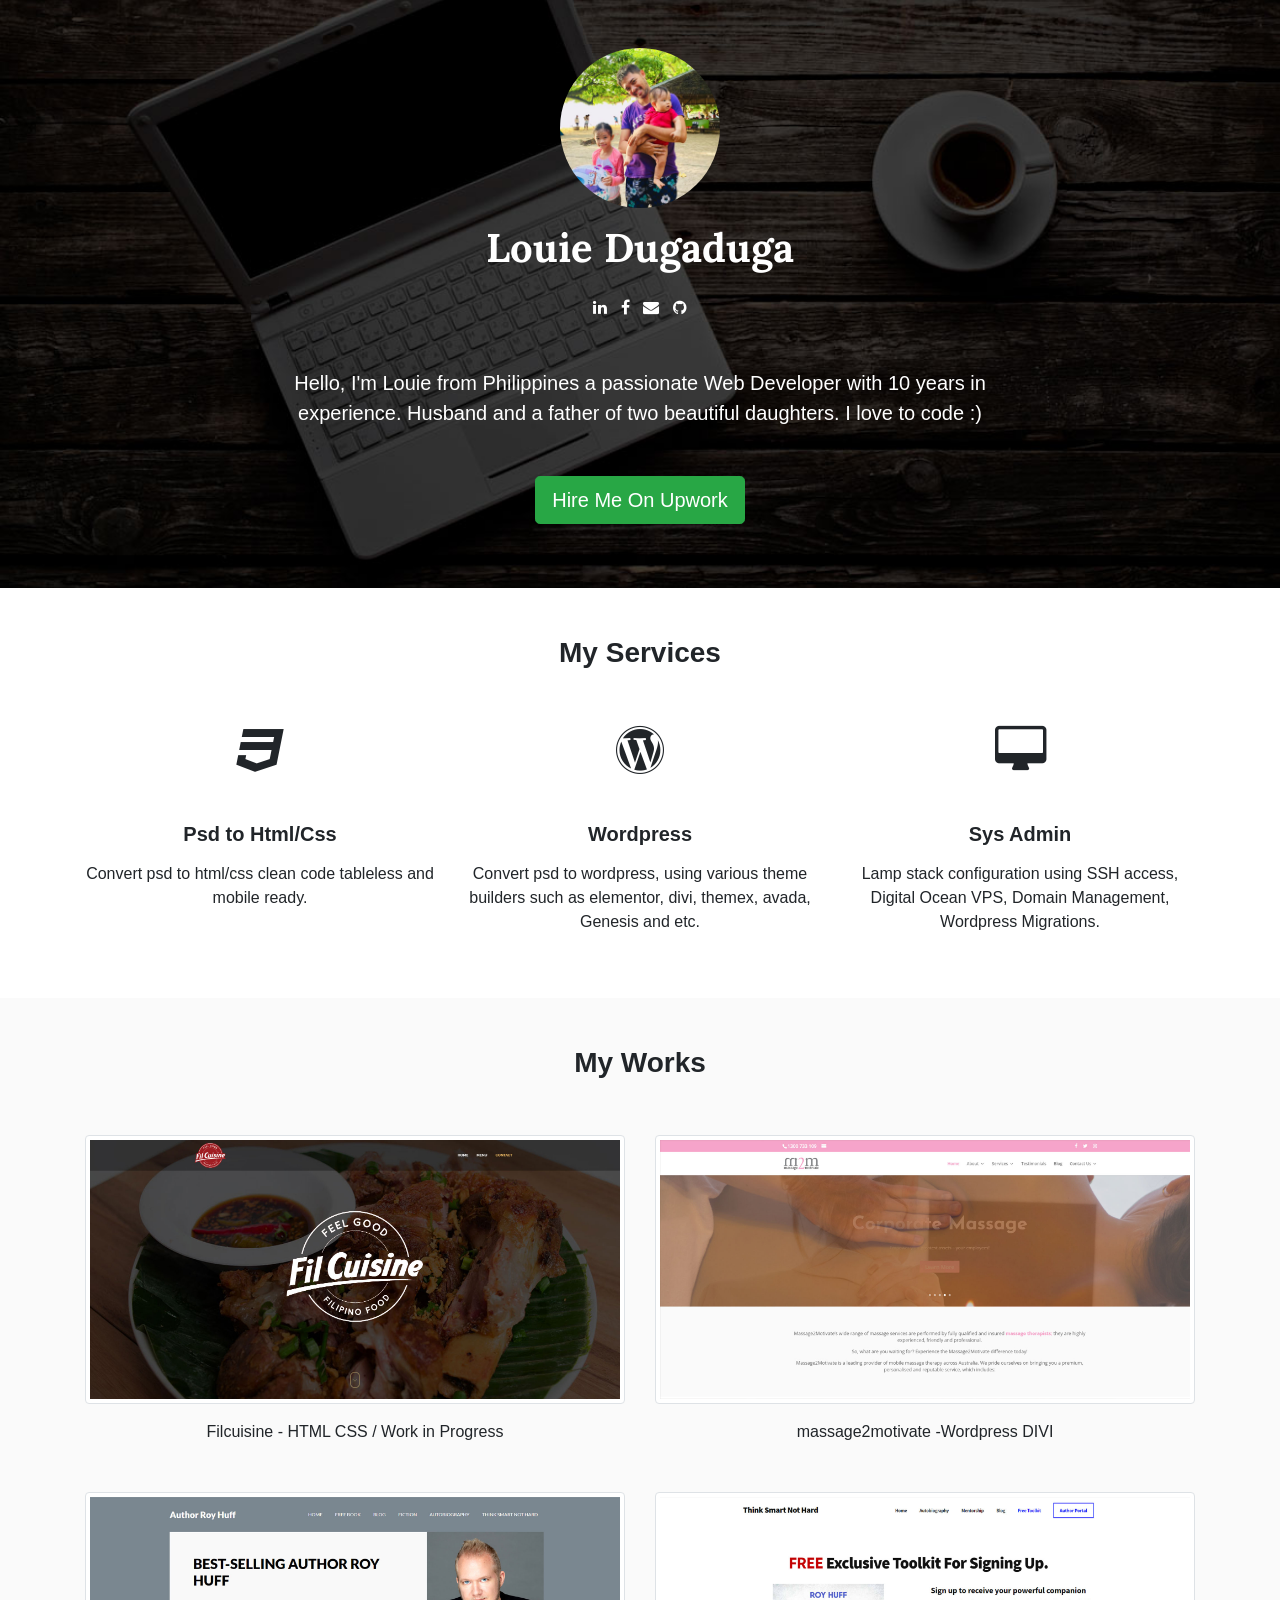
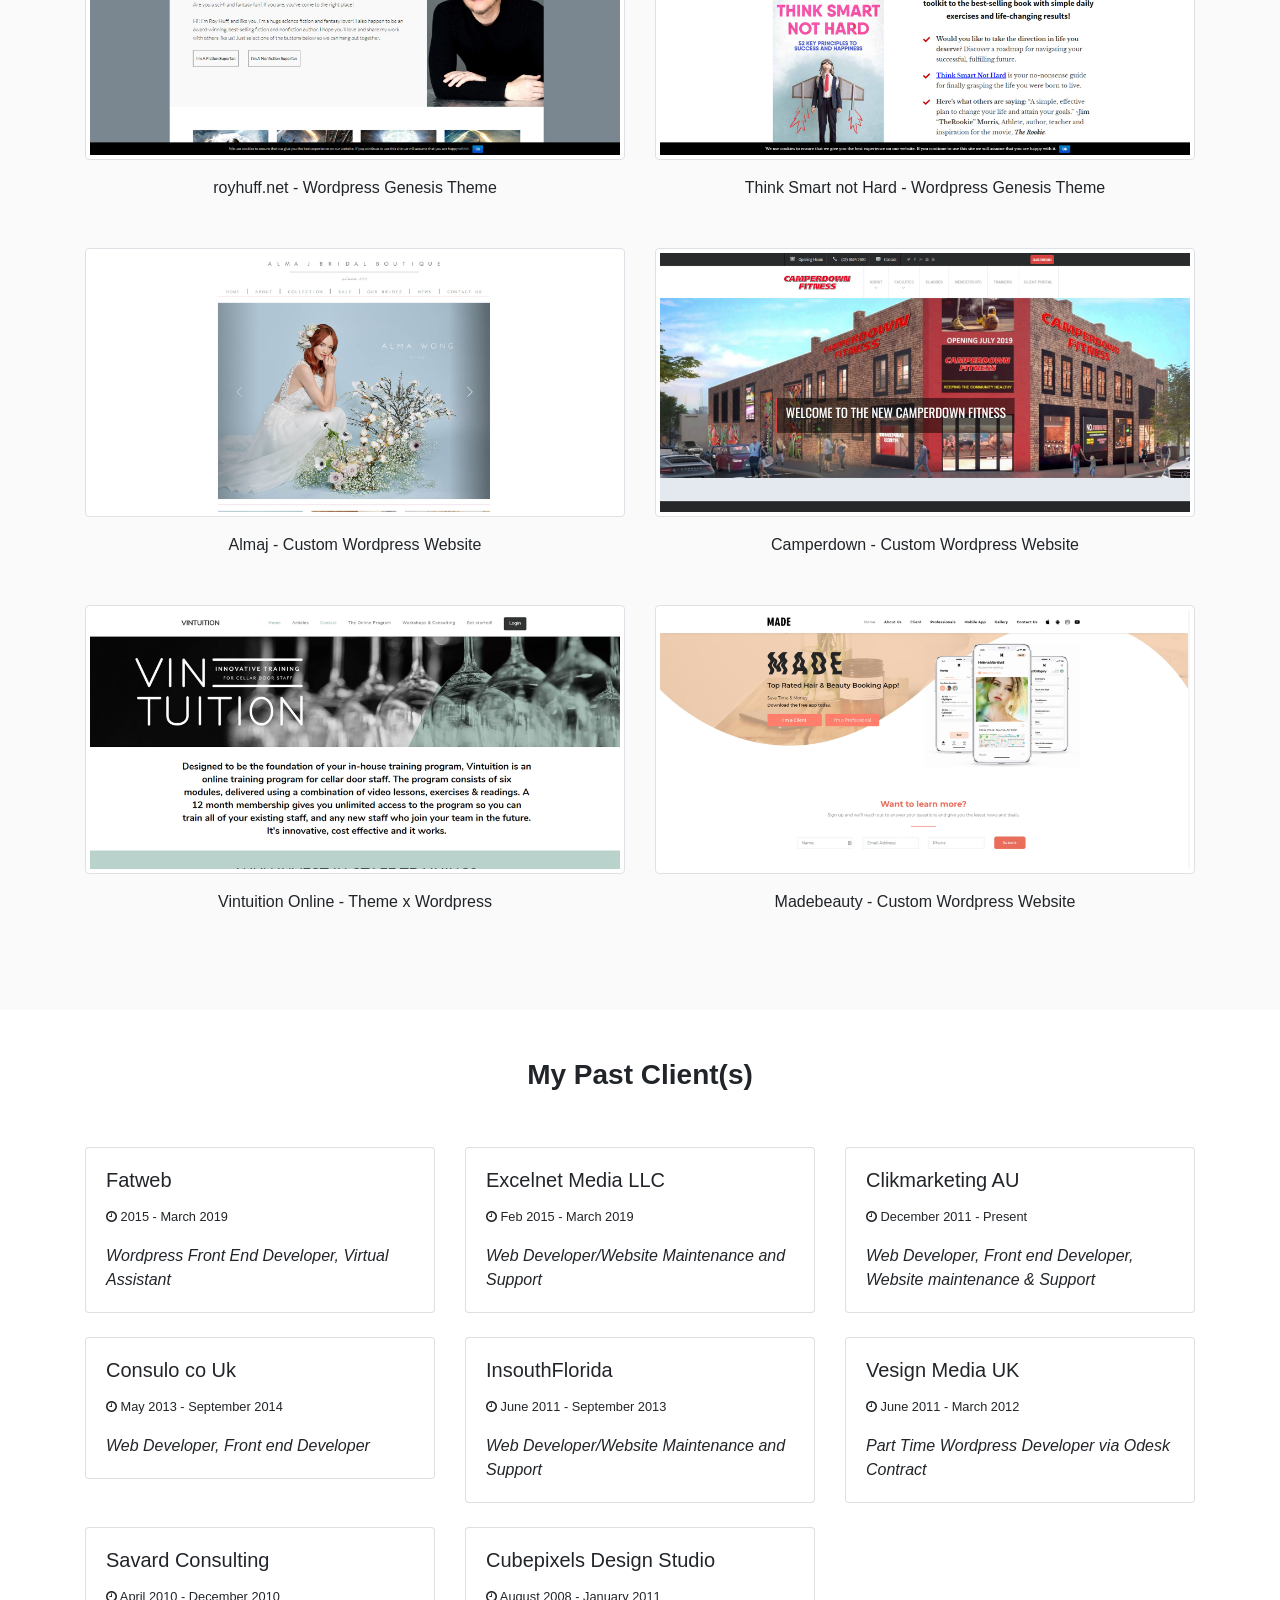
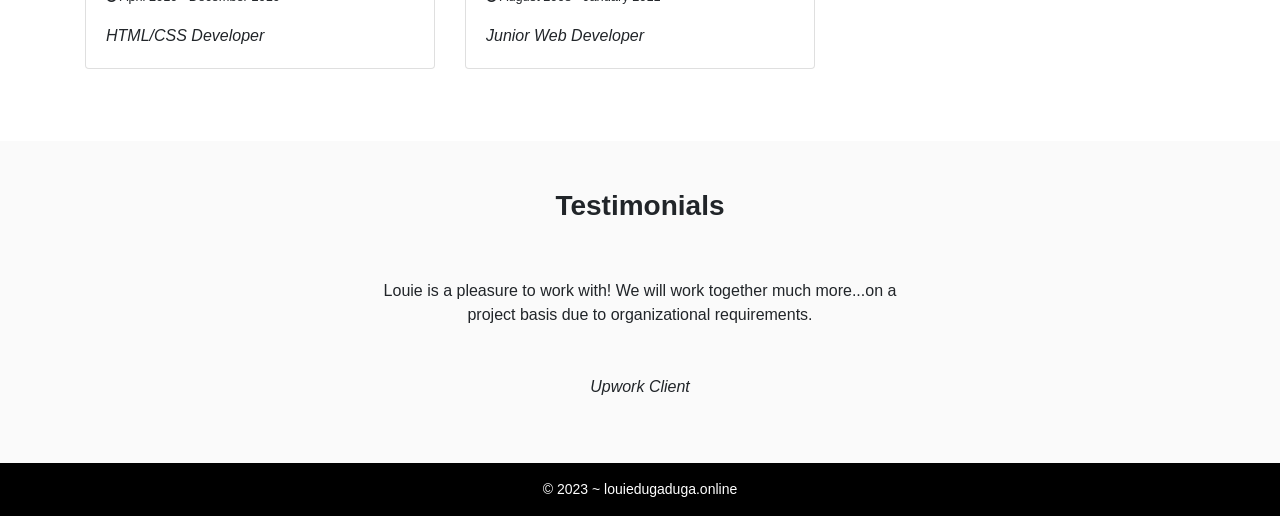
==== index.html @ a5d1d2fe "modify to new domain" ====
<!DOCTYPE html>
<html lang="en">
  <head>
    <!-- Google tag (gtag.js) -->
<script async src="https://www.googletagmanager.com/gtag/js?id=G-VMQP5VEE18"></script>
<script>
  window.dataLayer = window.dataLayer || [];
  function gtag(){dataLayer.push(arguments);}
  gtag('js', new Date());

  gtag('config', 'G-VMQP5VEE18');
</script>


    <!-- Required meta tags -->
    <meta charset="utf-8" />
    <meta
      name="viewport"
      content="width=device-width, initial-scale=1, shrink-to-fit=no"
    />
    <link rel="shortcut icon" href="img/favicon.png" type="image/x-icon">
    <link
      href="https://fonts.googleapis.com/css?family=Lora|Raleway&display=swap"
      rel="stylesheet"
    />

    <link
      href="https://stackpath.bootstrapcdn.com/font-awesome/4.7.0/css/font-awesome.min.css"
      rel="stylesheet"
      integrity="sha384-wvfXpqpZZVQGK6TAh5PVlGOfQNHSoD2xbE+QkPxCAFlNEevoEH3Sl0sibVcOQVnN"
      crossorigin="anonymous"
    />
    <!-- Bootstrap CSS -->
    <link
      rel="stylesheet"
      href="https://stackpath.bootstrapcdn.com/bootstrap/4.3.1/css/bootstrap.min.css"
      integrity="sha384-ggOyR0iXCbMQv3Xipma34MD+dH/1fQ784/j6cY/iJTQUOhcWr7x9JvoRxT2MZw1T"
      crossorigin="anonymous"
    />
    <link rel="stylesheet" href="style.css">
    <title>Louie Dugaduga ~ Front End Web Developer</title>
  </head>

  <body>
    <section id="header" class="pt-5 pb-5">
      <div class="container">
        <p class="text-center">
          <img
            src="img/me-ako.jpg"
            class="rounded-circle"
            style="width:160px"
            alt=""
          />
        </p>
        <h1 class="text-center"><b>Louie Dugaduga</b></h1>
        <p class="text-center mt-4">
          <a
            href="https://www.linkedin.com/in/louie-dugaduga-514a8912/"
            target="_blank"
            ><i class="fa fa-linkedin"></i
          ></a>
          &nbsp;
          <a href="https://www.facebook.com/louiemd1218" target="_blank"
            ><i class="fa fa-facebook"></i
          ></a>
          &nbsp;
          <a href="mailto:hello@louiedugaduga.com"><i class="fa fa-envelope"></i
          ></a>
          &nbsp;
          <a href="https://github.com/ldugaduga/" target="_blank"
            ><i class="fa fa-github"></i
          ></a>
        </p>
        <p class="text-center mt-5 mb-0 col-md-8 ml-auto mr-auto myintro">
          <span
            >Hello, I'm Louie from Philippines a passionate Web Developer with
            10 years in experience. Husband and a father of two beautiful
            daughters. I love to code :)</span
          >
        </p>
        <p class="text-center mt-5">
          <a
            href="https://www.upwork.com/freelancers/~01a9b9d3c52f9eeb7e"
            class="btn btn-success btn-lg"
            >Hire Me On Upwork</a
          >
        </p>
      </div>
    </section>

    <section id="services" class="pt-5 pb-5">
      <div class="container">
        <h3 class="text-center pb-5"><b>My Services</b></h3>
        <div class="row">
          <div class="col-md-4 text-center">
            <p><i class="fa fa-css3 fa-3x"></i></p>
            <h5 class="mb-3 mt-5"><b>Psd to Html/Css</b></h5>
            <p>
              Convert psd to html/css clean code tableless and mobile ready.
            </p>
          </div>
          <div class="col-md-4 text-center">
            <p><i class="fa fa-wordpress fa-3x"></i></p>
            <h5 class="mb-3 mt-5"><b>Wordpress</b></h5>
            <p>
              Convert psd to wordpress, using various theme builders such as
              elementor, divi, themex, avada, Genesis and etc.
            </p>
          </div>
          <div class="col-md-4 text-center">
            <p><i class="fa fa-desktop fa-3x"></i></p>
            <h5 class="mb-3 mt-5"><b>Sys Admin</b></h5>
            <p>
              Lamp stack configuration using SSH access, Digital Ocean VPS,
              Domain Management, Wordpress Migrations.
            </p>
          </div>
        </div>
      </div>
    </section>

    <section id="work" class="pt-5 pb-5">
      <div class="container">
        <h3 class="text-center pb-5"><b>My Works</b></h3>
        <div class="row">
          <div class="col-md-6">
            <p>
              <img
                src="img/dev.filcuisine.jpg"
                alt=""
                class="img-fluid img-thumbnail"
              />
            </p>
            <p class="text-center">Filcuisine - HTML CSS / Work in Progress</p>
          </div>
          <div class="col-md-6">
            <p>
              <img
                src="img/massage2motivate.com.jpg"
                alt=""
                class="img-fluid img-thumbnail"
              />
            </p>
            <p class="text-center mb-5">massage2motivate -Wordpress DIVI</p>
          </div>
          <div class="col-md-6">
            <p>
              <img
                src="img/royhuff.jpg"
                alt=""
                class="img-fluid img-thumbnail"
              />
            </p>
            <p class="text-center">royhuff.net - Wordpress Genesis Theme</p>
          </div>
          <div class="col-md-6">
            <p>
              <img src="img/tsnh.jpg" alt="" class="img-fluid img-thumbnail" />
            </p>
            <p class="text-center mb-5">
              Think Smart not Hard - Wordpress Genesis Theme
            </p>
          </div>
          <div class="col-md-6">
            <p>
              <img
                src="img/almaj.com.jpg"
                alt=""
                class="img-fluid img-thumbnail"
              />
            </p>
            <p class="text-center">Almaj - Custom Wordpress Website</p>
          </div>
          <div class="col-md-6">
            <p>
              <img
                src="img/camperdown.jpg"
                alt=""
                class="img-fluid img-thumbnail"
              />
            </p>
            <p class="text-center mb-5">
              Camperdown - Custom Wordpress Website
            </p>
          </div>
          <div class="col-md-6">
            <p>
              <img
                src="img/vintuition.jpg"
                alt=""
                class="img-fluid img-thumbnail"
              />
            </p>
            <p class="text-center">Vintuition Online - Theme x Wordpress</p>
          </div>
          <div class="col-md-6">
            <p>
              <img
                src="img/madebeauty.com.jpg"
                alt=""
                class="img-fluid img-thumbnail"
              />
            </p>
            <p class="text-center mb-5">
              Madebeauty - Custom Wordpress Website
            </p>
          </div>

         
        </div>
      </div>
    </section>

    <section id="clients" class="pt-5 pb-5">
      <div class="container">
        <h3 class="text-center pb-5"><b>My Past Client(s)</b></h3>
        <div class="row">
          <div class="col-sm-4 mb-4">
            <div class="card">
              <div class="card-body">
                <h5 class="card-title">Fatweb</h5>
                <p class="card-text">
                  <small><i class="fa fa-clock-o"></i> 2015 - March 2019</small>
                </p>
                <p class="card-text">
                  <em>Wordpress Front End Developer, Virtual Assistant</em>
                </p>
              </div>
            </div>
          </div>
          <div class="col-sm-4 mb-4">
            <div class="card">
              <div class="card-body">
                <h5 class="card-title">Excelnet Media LLC</h5>
                <p class="card-text">
                  <small>
                    <i class="fa fa-clock-o"></i> Feb 2015 - March 2019</small
                  >
                </p>
                <p class="card-text">
                  <em>Web Developer/Website Maintenance and Support</em>
                </p>
              </div>
            </div>
          </div>
          <div class="col-sm-4 mb-4">
            <div class="card">
              <div class="card-body">
                <h5 class="card-title">Clikmarketing AU</h5>
                <p class="card-text">
                  <small>
                    <i class="fa fa-clock-o"></i> December 2011 - Present</small
                  >
                </p>
                <p class="card-text">
                  <em
                    >Web Developer, Front end Developer, Website maintenance &
                    Support</em
                  >
                </p>
              </div>
            </div>
          </div>
        </div>

        <div class="row">
          <div class="col-sm-4 mb-4">
            <div class="card">
              <div class="card-body">
                <h5 class="card-title">Consulo co Uk</h5>
                <p class="card-text">
                  <small
                    ><i class="fa fa-clock-o"></i> May 2013 - September
                    2014</small
                  >
                </p>
                <p class="card-text">
                  <em>Web Developer, Front end Developer</em>
                </p>
              </div>
            </div>
          </div>
          <div class="col-sm-4 mb-4">
            <div class="card">
              <div class="card-body">
                <h5 class="card-title">InsouthFlorida</h5>
                <p class="card-text">
                  <small>
                    <i class="fa fa-clock-o"></i> June 2011 - September
                    2013</small
                  >
                </p>
                <p class="card-text">
                  <em>Web Developer/Website Maintenance and Support</em>
                </p>
              </div>
            </div>
          </div>
          <div class="col-sm-4 mb-4">
            <div class="card">
              <div class="card-body">
                <h5 class="card-title">Vesign Media UK</h5>
                <p class="card-text">
                  <small>
                    <i class="fa fa-clock-o"></i> June 2011 - March 2012</small
                  >
                </p>
                <p class="card-text">
                  <em>Part Time Wordpress Developer via Odesk Contract</em>
                </p>
              </div>
            </div>
          </div>
        </div>

        <div class="row">
          <div class="col-sm-4 mb-4">
            <div class="card">
              <div class="card-body">
                <h5 class="card-title">Savard Consulting</h5>
                <p class="card-text">
                  <small
                    ><i class="fa fa-clock-o"></i> April 2010 - December 2010</small
                  >
                </p>
                <p class="card-text">
                  <em>HTML/CSS Developer</em>
                </p>
              </div>
            </div>
          </div>
          <div class="col-sm-4 mb-4">
            <div class="card">
              <div class="card-body">
                <h5 class="card-title">Cubepixels Design Studio</h5>
                <p class="card-text">
                  <small>
                    <i class="fa fa-clock-o"></i> August 2008 - January 2011</small
                  >
                </p>
                <p class="card-text">
                  <em>Junior Web Developer</em>
                </p>
              </div>
            </div>
          </div>
          
        </div>
      </div>
    </section>

    <section id="testimonies" class="pb-5 pt-5">
      <div class="container">
          <h3 class="text-center pb-5"><b>Testimonials</b></h3>
        <div id="carouselExampleFade" class="carousel slide carousel-fade col-md-6 ml-auto mr-auto" data-ride="carousel">
          <div class="carousel-inner text-center">
            <div class="carousel-item active">
              <p>
                  Louie is a pleasure to work with! We will work together much more...on a project basis due to organizational requirements.

              </p>
              <p class="mt-5"><em>Upwork Client</em></p>
            </div>
            <div class="carousel-item">
                <p>
                    Louie is a fantastic worker! Quick and accurate work. Job went as smooth as butter! Looking forward to working with him again should the need arise.

  
                </p>
                <p class="mt-5"><em>Upwork Client</em></p>
            </div>
            <div class="carousel-item">
                <p>
                    Amazing work! He quickly responds and gets the job done quick going above and beyond. I have hired him multiple times and he is now my go-to when it comes to Wordpress & solving Wordpress issues.
                </p>
                <p class="mt-5"><em>Upwork Client</em></p>
            </div>

            <div class="carousel-item">
                <p>
                    I've hired Louie a few times now and he is always able to help, communicates well, and works quickly. Thanks for all of your great work!

                </p>
                <p class="mt-5"><em>Upwork Client</em></p>
            </div>

            <div class="carousel-item">
                <p>
                    Very skilled in Wordpress and troubleshooting. Quickly delivers, amazing work! Will be hiring again!


                </p>
                <p class="mt-5"><em>Upwork Client</em></p>
            </div>
          </div>
          
        </div>
      </div>
    </section>

    <div id="footer" class="pt-3 pb-3">
      <p class="text-center mb-0">
        &copy; 2023 ~ louiedugaduga.online
      </p>
    </div>

    <!-- Optional JavaScript -->
    <!-- jQuery first, then Popper.js, then Bootstrap JS -->
    <script
      src="https://code.jquery.com/jquery-3.3.1.slim.min.js"
      integrity="sha384-q8i/X+965DzO0rT7abK41JStQIAqVgRVzpbzo5smXKp4YfRvH+8abtTE1Pi6jizo"
      crossorigin="anonymous"
    ></script>
    <script
      src="https://cdnjs.cloudflare.com/ajax/libs/popper.js/1.14.7/umd/popper.min.js"
      integrity="sha384-UO2eT0CpHqdSJQ6hJty5KVphtPhzWj9WO1clHTMGa3JDZwrnQq4sF86dIHNDz0W1"
      crossorigin="anonymous"
    ></script>
    <script
      src="https://stackpath.bootstrapcdn.com/bootstrap/4.3.1/js/bootstrap.min.js"
      integrity="sha384-JjSmVgyd0p3pXB1rRibZUAYoIIy6OrQ6VrjIEaFf/nJGzIxFDsf4x0xIM+B07jRM"
      crossorigin="anonymous"
    ></script>
  </body>
</html>
---- style.css ----
h1,
h2 {
  font-family: "Lora", serif;
}

#header {
  background: url(img/1.jpg);
  background-size: cover;
  background-position: center;
}
.myintro {
  font-size: 20px;
}

#header h1,
#header p,
#header a {
  color: #fff;
}

#services {
  background: #fff;
}

#work {
  background: #fafafa;
}

#testimonies {
  background: #fafafa;
}


#footer {
  background: #000;
}

#footer p {
  color:#fff;
  font-size: 14px;
}
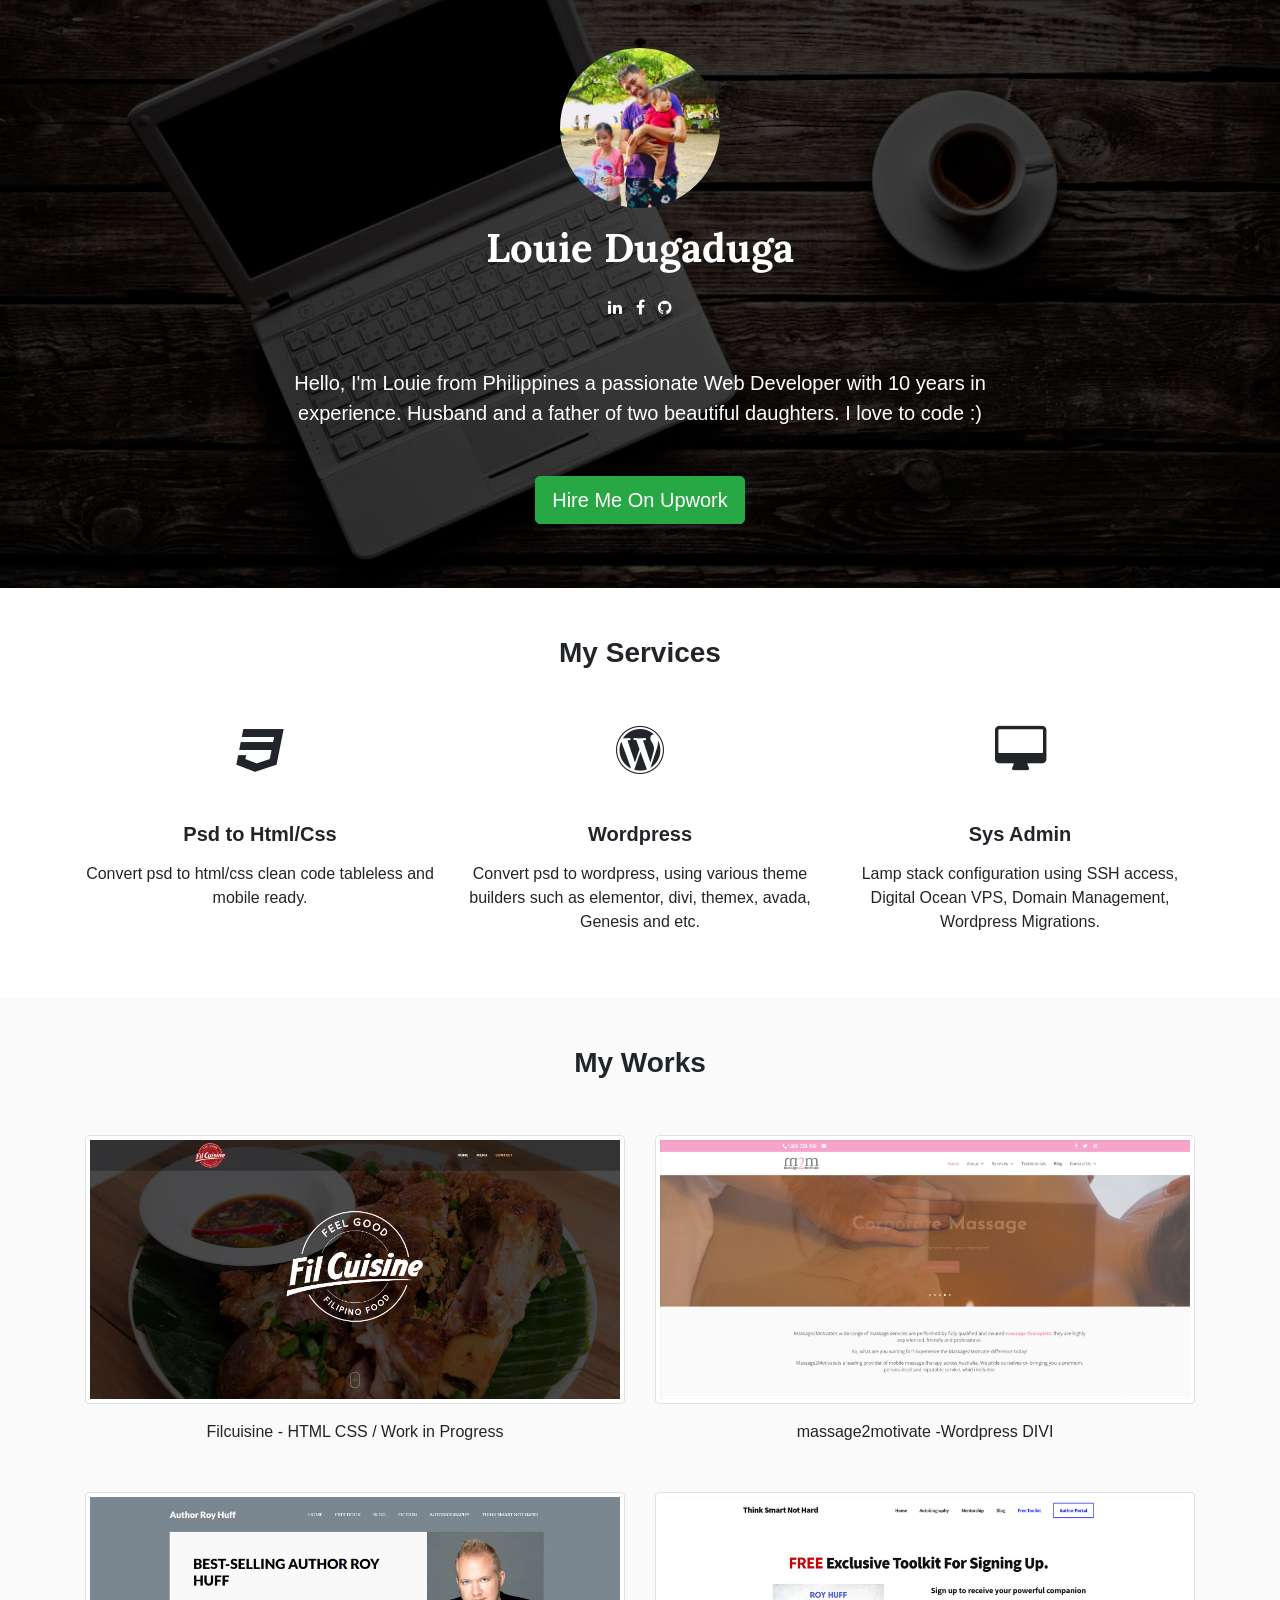
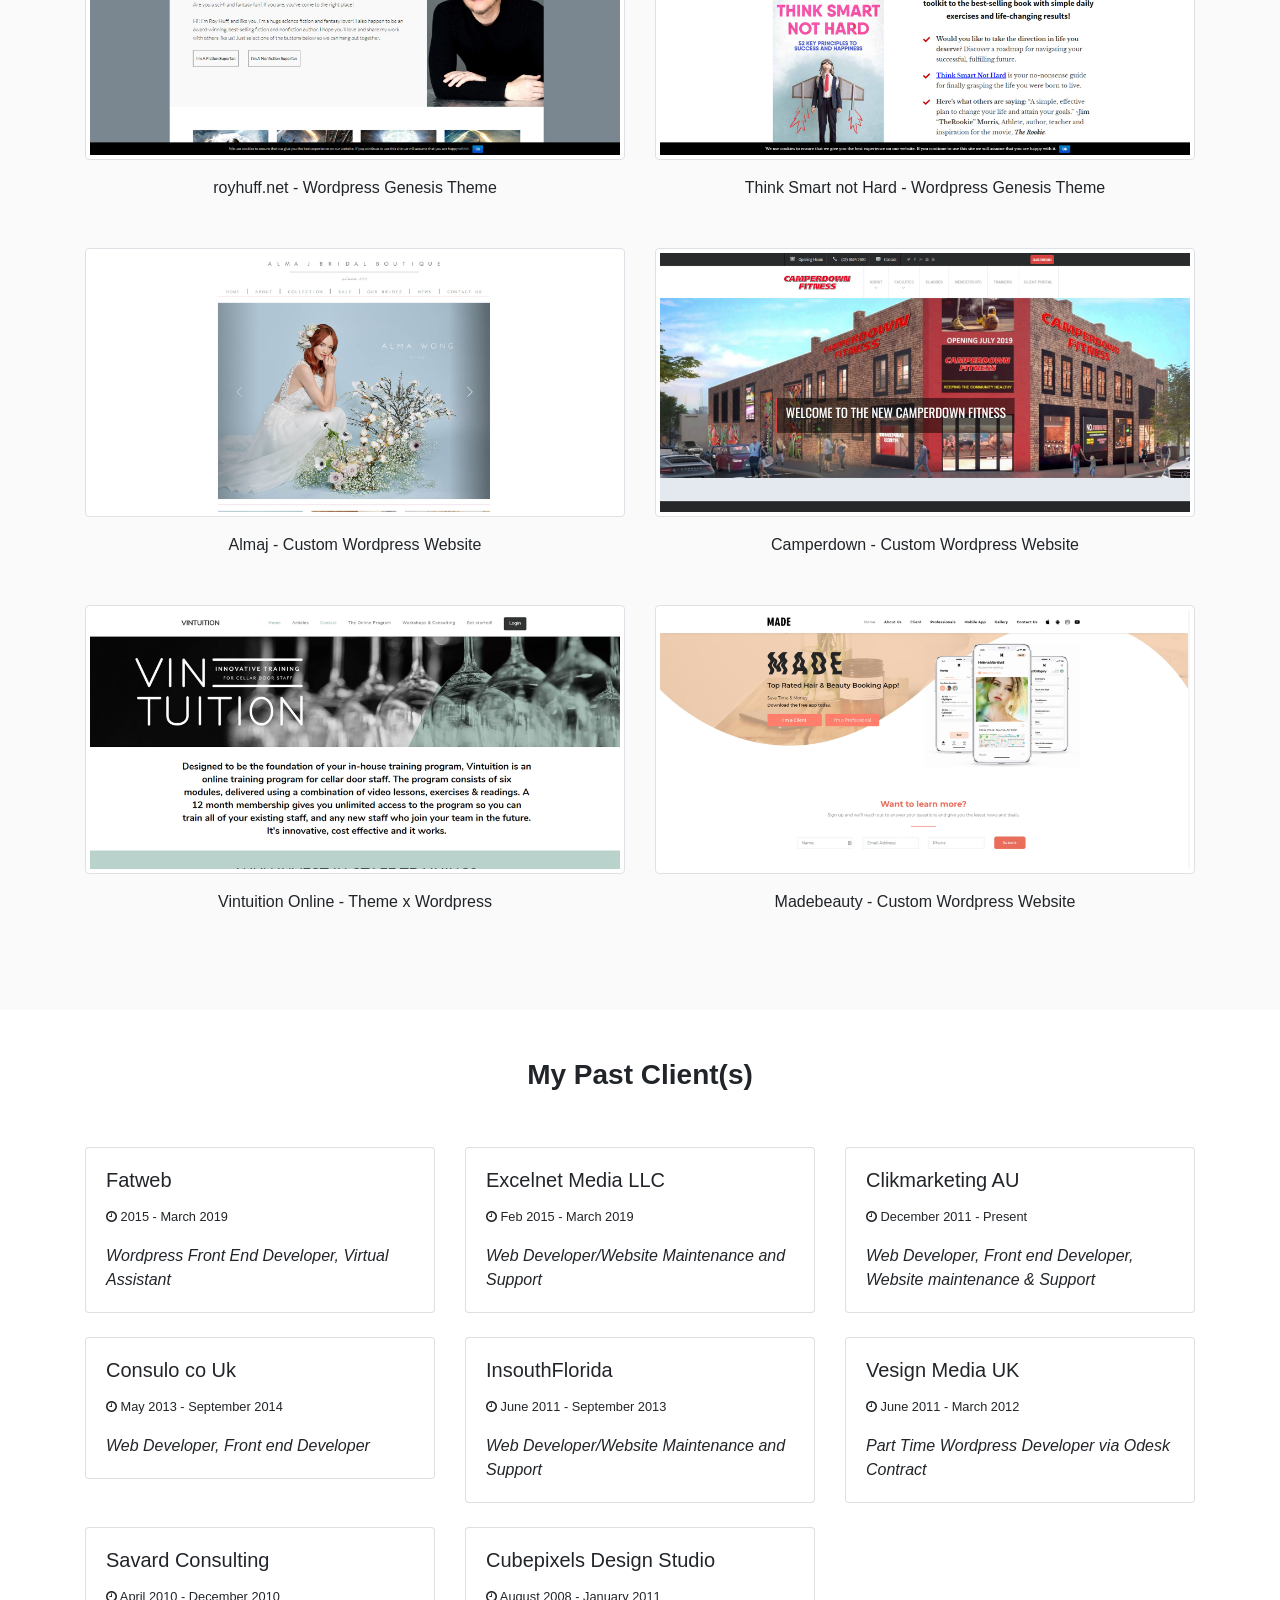
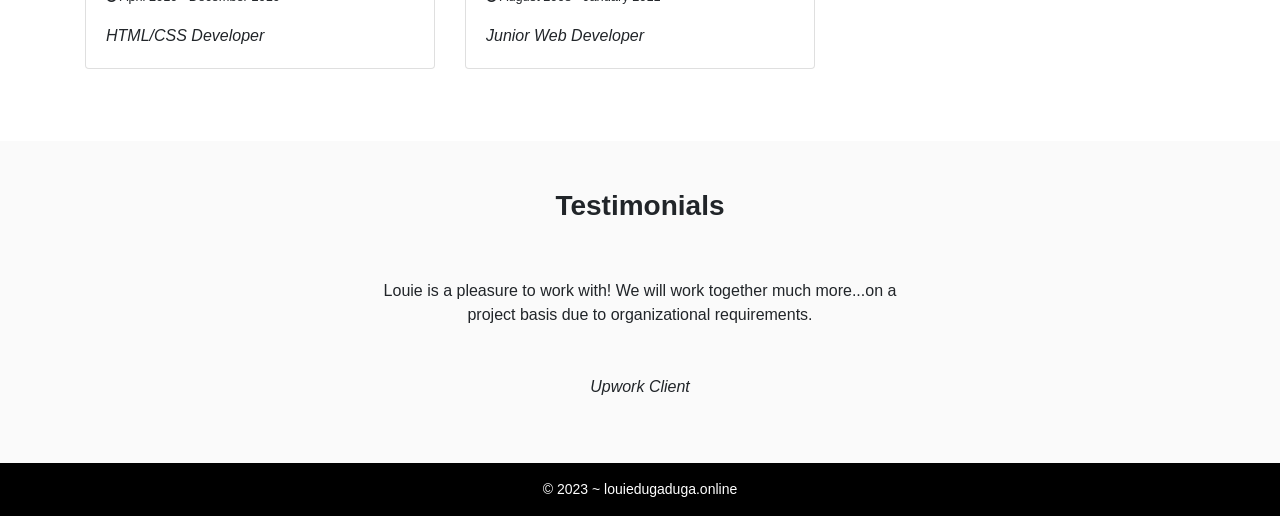
==== commit e9dcdc7d: "remove email" ====
--- a/index.html
+++ b/index.html
@@ -64,9 +64,6 @@
             ><i class="fa fa-facebook"></i
           ></a>
           &nbsp;
-          <a href="mailto:hello@louiedugaduga.com"><i class="fa fa-envelope"></i
-          ></a>
-          &nbsp;
           <a href="https://github.com/ldugaduga/" target="_blank"
             ><i class="fa fa-github"></i
           ></a>
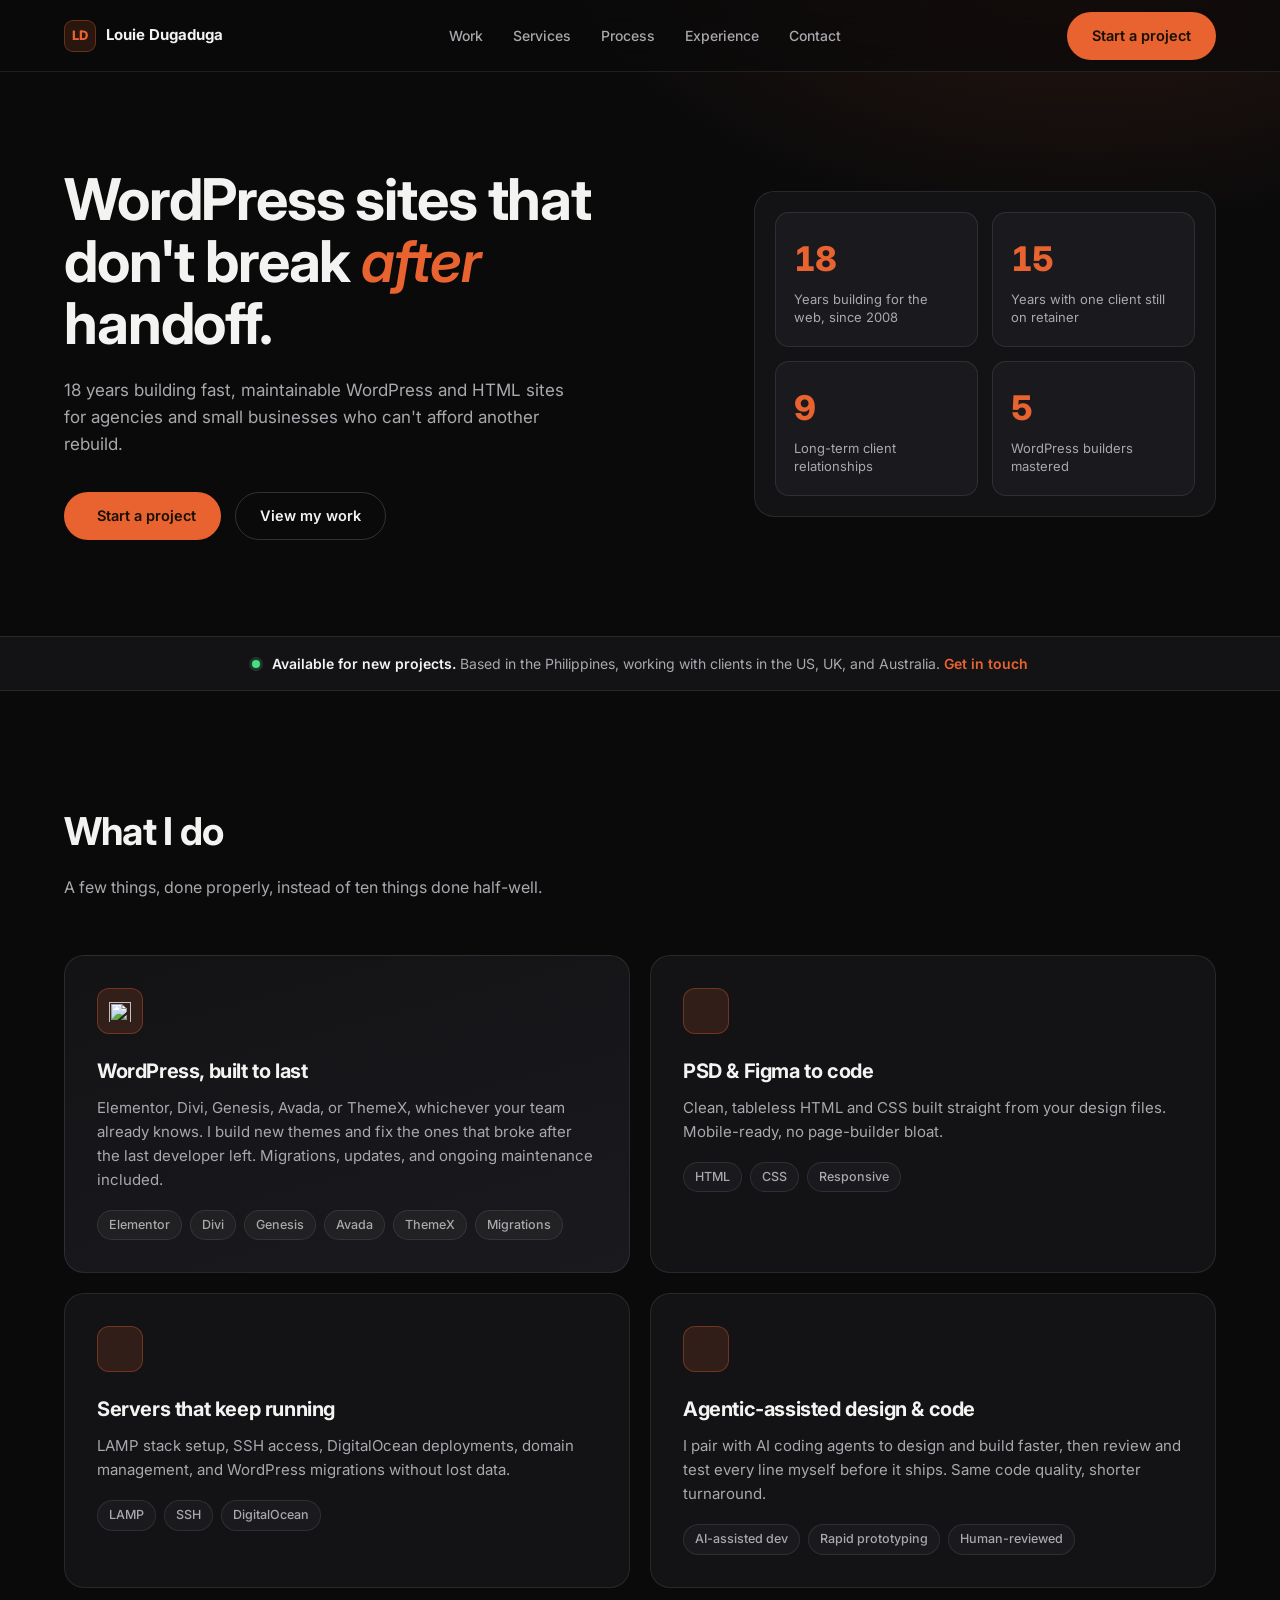
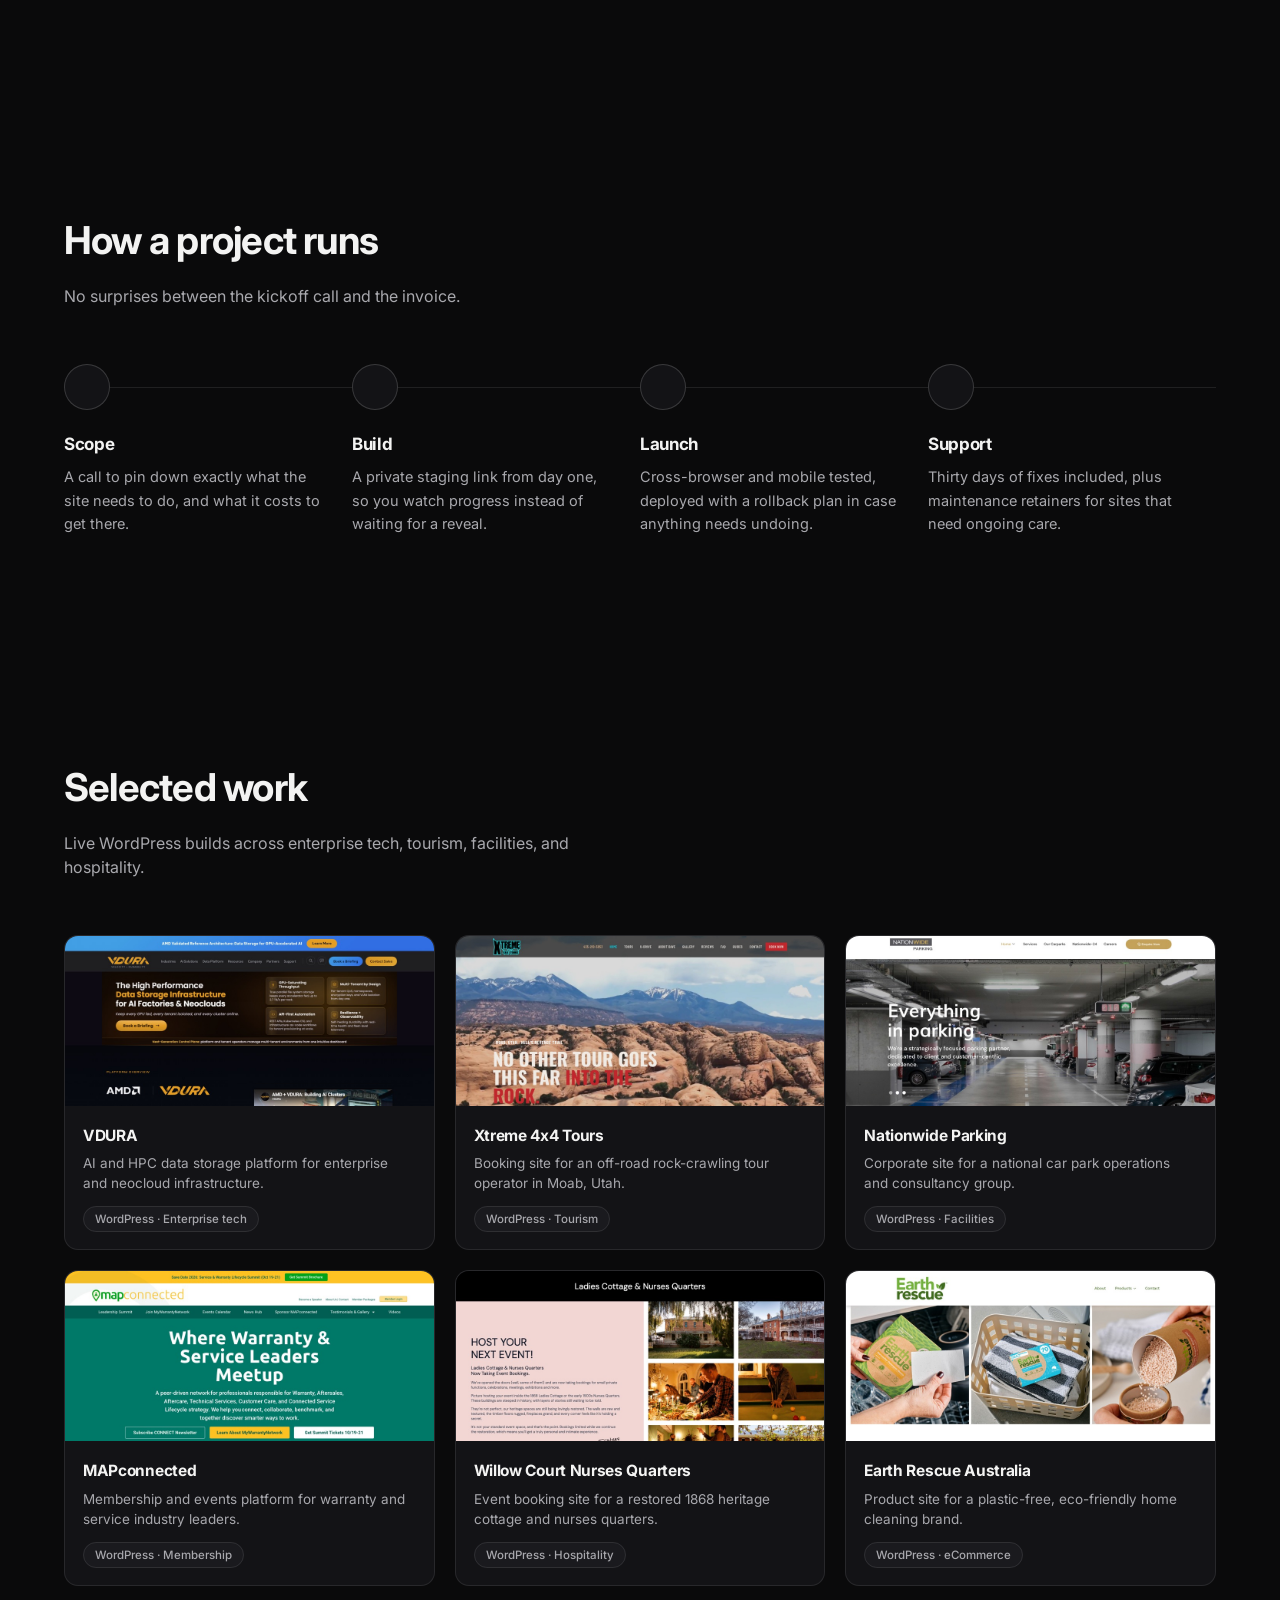
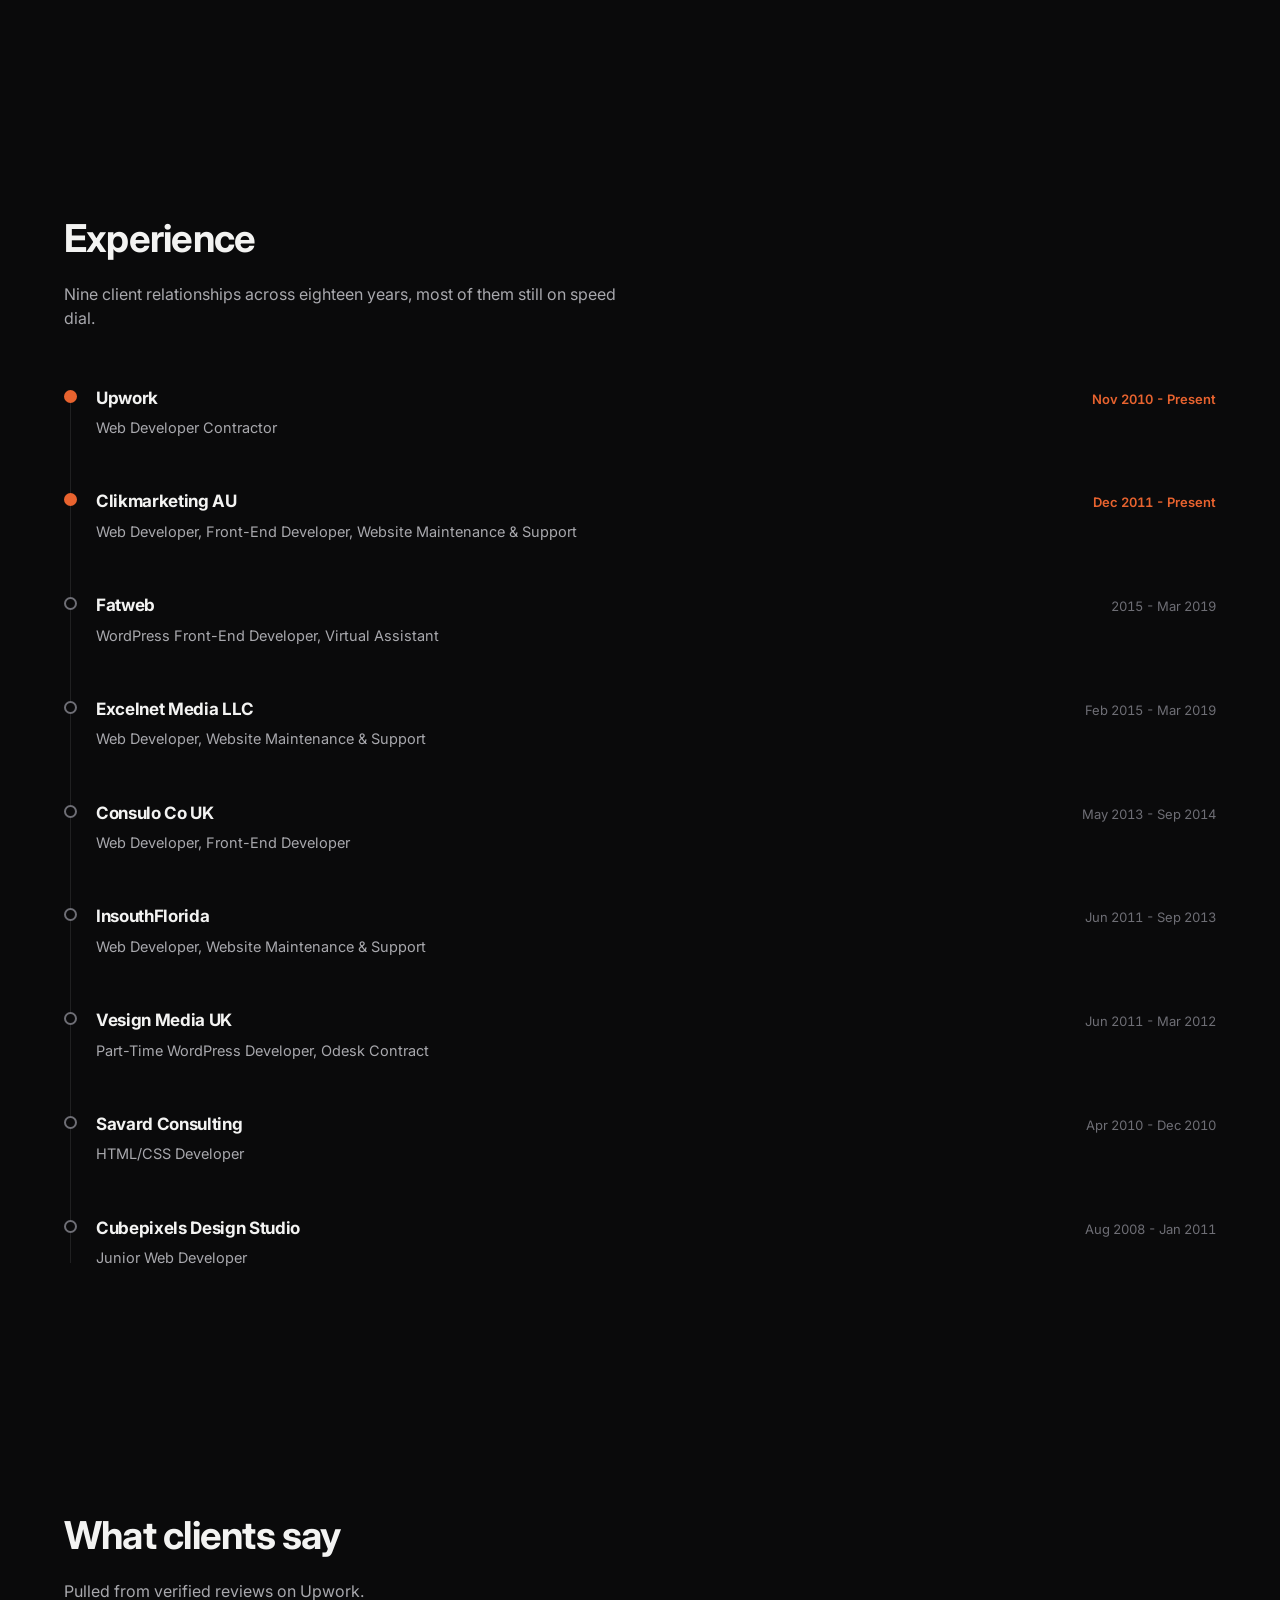
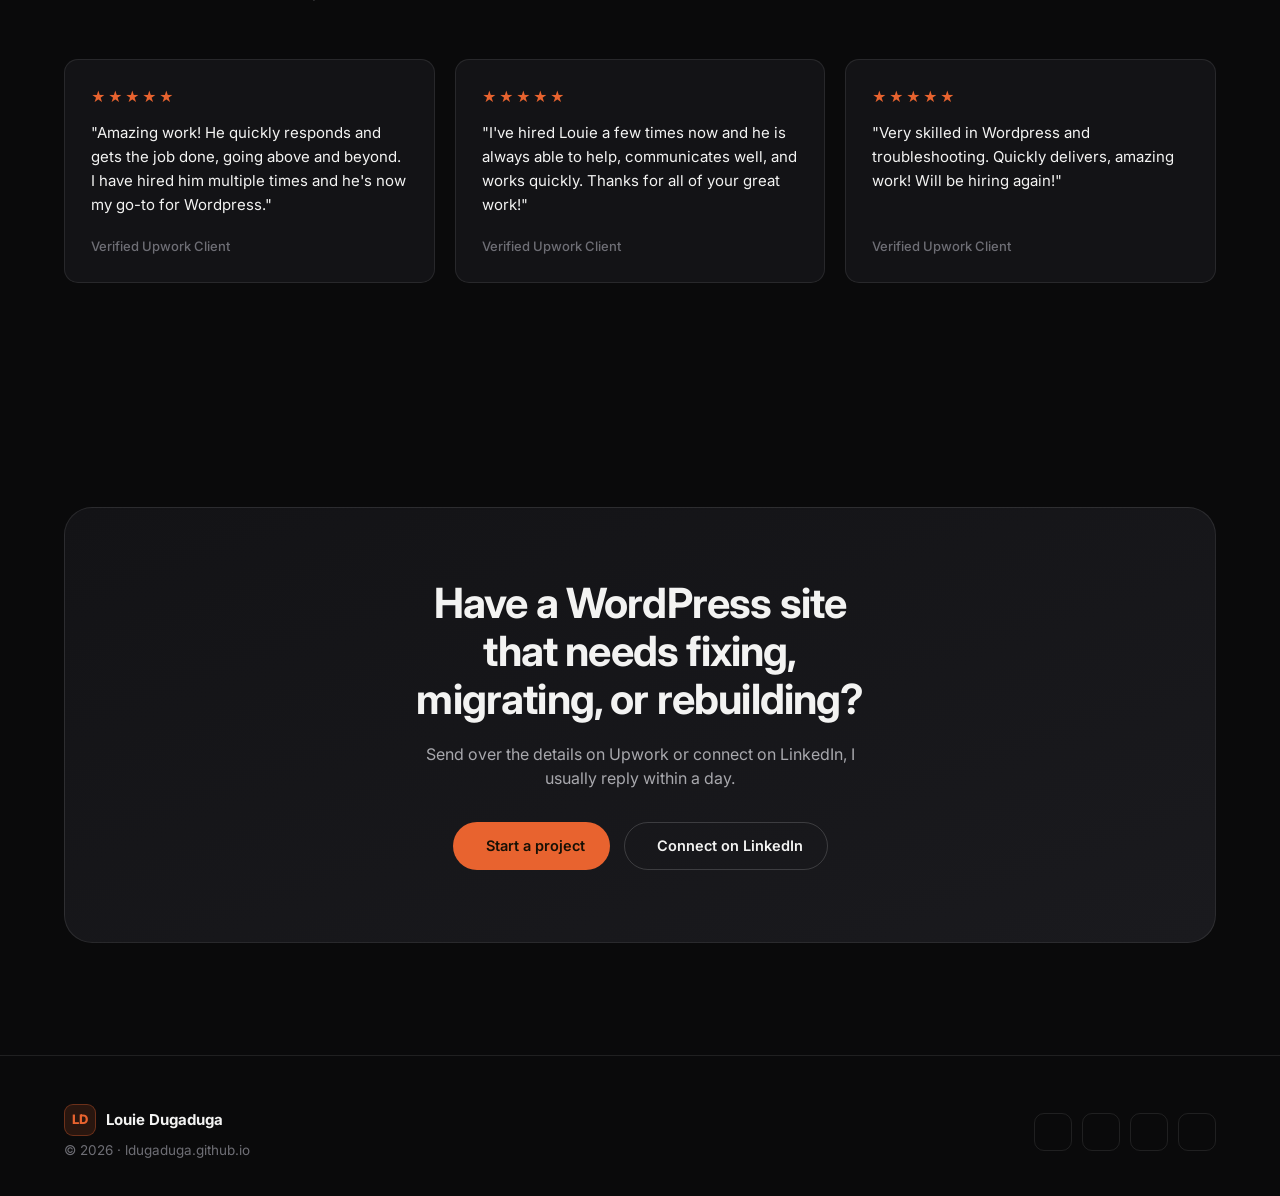
==== commit 68e2751e: "updated 2026" ====
--- a/index.html
+++ b/index.html
@@ -1,7 +1,12 @@
 <!DOCTYPE html>
 <html lang="en">
-  <head>
-    <!-- Google tag (gtag.js) -->
+<head>
+<meta charset="UTF-8">
+<meta name="viewport" content="width=device-width, initial-scale=1.0">
+<title>Louie Dugaduga - WordPress &amp; Frontend Developer</title>
+<meta name="description" content="18 years building fast, maintainable WordPress and HTML sites for agencies and small businesses. WordPress development, design-to-code, and server administration.">
+
+<!-- Google tag (gtag.js) -->
 <script async src="https://www.googletagmanager.com/gtag/js?id=G-VMQP5VEE18"></script>
 <script>
   window.dataLayer = window.dataLayer || [];
@@ -11,412 +16,970 @@
   gtag('config', 'G-VMQP5VEE18');
 </script>
 
-
-    <!-- Required meta tags -->
-    <meta charset="utf-8" />
-    <meta
-      name="viewport"
-      content="width=device-width, initial-scale=1, shrink-to-fit=no"
-    />
-    <link rel="shortcut icon" href="img/favicon.png" type="image/x-icon">
-    <link
-      href="https://fonts.googleapis.com/css?family=Lora|Raleway&display=swap"
-      rel="stylesheet"
-    />
-
-    <link
-      href="https://stackpath.bootstrapcdn.com/font-awesome/4.7.0/css/font-awesome.min.css"
-      rel="stylesheet"
-      integrity="sha384-wvfXpqpZZVQGK6TAh5PVlGOfQNHSoD2xbE+QkPxCAFlNEevoEH3Sl0sibVcOQVnN"
-      crossorigin="anonymous"
-    />
-    <!-- Bootstrap CSS -->
-    <link
-      rel="stylesheet"
-      href="https://stackpath.bootstrapcdn.com/bootstrap/4.3.1/css/bootstrap.min.css"
-      integrity="sha384-ggOyR0iXCbMQv3Xipma34MD+dH/1fQ784/j6cY/iJTQUOhcWr7x9JvoRxT2MZw1T"
-      crossorigin="anonymous"
-    />
-    <link rel="stylesheet" href="style.css">
-    <title>Louie Dugaduga ~ Front End Web Developer</title>
-  </head>
-
-  <body>
-    <section id="header" class="pt-5 pb-5">
-      <div class="container">
-        <p class="text-center">
-          <img
-            src="img/me-ako.jpg"
-            class="rounded-circle"
-            style="width:160px"
-            alt=""
-          />
-        </p>
-        <h1 class="text-center"><b>Louie Dugaduga</b></h1>
-        <p class="text-center mt-4">
-          <a
-            href="https://www.linkedin.com/in/louie-dugaduga-514a8912/"
-            target="_blank"
-            ><i class="fa fa-linkedin"></i
-          ></a>
-          &nbsp;
-          <a href="https://www.facebook.com/louiemd1218" target="_blank"
-            ><i class="fa fa-facebook"></i
-          ></a>
-          &nbsp;
-          <a href="https://github.com/ldugaduga/" target="_blank"
-            ><i class="fa fa-github"></i
-          ></a>
-        </p>
-        <p class="text-center mt-5 mb-0 col-md-8 ml-auto mr-auto myintro">
-          <span
-            >Hello, I'm Louie from Philippines a passionate Web Developer with
-            10 years in experience. Husband and a father of two beautiful
-            daughters. I love to code :)</span
-          >
-        </p>
-        <p class="text-center mt-5">
-          <a
-            href="https://www.upwork.com/freelancers/~01a9b9d3c52f9eeb7e"
-            class="btn btn-success btn-lg"
-            >Hire Me On Upwork</a
-          >
-        </p>
-      </div>
-    </section>
-
-    <section id="services" class="pt-5 pb-5">
-      <div class="container">
-        <h3 class="text-center pb-5"><b>My Services</b></h3>
-        <div class="row">
-          <div class="col-md-4 text-center">
-            <p><i class="fa fa-css3 fa-3x"></i></p>
-            <h5 class="mb-3 mt-5"><b>Psd to Html/Css</b></h5>
-            <p>
-              Convert psd to html/css clean code tableless and mobile ready.
-            </p>
-          </div>
-          <div class="col-md-4 text-center">
-            <p><i class="fa fa-wordpress fa-3x"></i></p>
-            <h5 class="mb-3 mt-5"><b>Wordpress</b></h5>
-            <p>
-              Convert psd to wordpress, using various theme builders such as
-              elementor, divi, themex, avada, Genesis and etc.
-            </p>
-          </div>
-          <div class="col-md-4 text-center">
-            <p><i class="fa fa-desktop fa-3x"></i></p>
-            <h5 class="mb-3 mt-5"><b>Sys Admin</b></h5>
-            <p>
-              Lamp stack configuration using SSH access, Digital Ocean VPS,
-              Domain Management, Wordpress Migrations.
-            </p>
-          </div>
-        </div>
-      </div>
-    </section>
-
-    <section id="work" class="pt-5 pb-5">
-      <div class="container">
-        <h3 class="text-center pb-5"><b>My Works</b></h3>
-        <div class="row">
-          <div class="col-md-6">
-            <p>
-              <img
-                src="img/dev.filcuisine.jpg"
-                alt=""
-                class="img-fluid img-thumbnail"
-              />
-            </p>
-            <p class="text-center">Filcuisine - HTML CSS / Work in Progress</p>
-          </div>
-          <div class="col-md-6">
-            <p>
-              <img
-                src="img/massage2motivate.com.jpg"
-                alt=""
-                class="img-fluid img-thumbnail"
-              />
-            </p>
-            <p class="text-center mb-5">massage2motivate -Wordpress DIVI</p>
-          </div>
-          <div class="col-md-6">
-            <p>
-              <img
-                src="img/royhuff.jpg"
-                alt=""
-                class="img-fluid img-thumbnail"
-              />
-            </p>
-            <p class="text-center">royhuff.net - Wordpress Genesis Theme</p>
-          </div>
-          <div class="col-md-6">
-            <p>
-              <img src="img/tsnh.jpg" alt="" class="img-fluid img-thumbnail" />
-            </p>
-            <p class="text-center mb-5">
-              Think Smart not Hard - Wordpress Genesis Theme
-            </p>
-          </div>
-          <div class="col-md-6">
-            <p>
-              <img
-                src="img/almaj.com.jpg"
-                alt=""
-                class="img-fluid img-thumbnail"
-              />
-            </p>
-            <p class="text-center">Almaj - Custom Wordpress Website</p>
-          </div>
-          <div class="col-md-6">
-            <p>
-              <img
-                src="img/camperdown.jpg"
-                alt=""
-                class="img-fluid img-thumbnail"
-              />
-            </p>
-            <p class="text-center mb-5">
-              Camperdown - Custom Wordpress Website
-            </p>
-          </div>
-          <div class="col-md-6">
-            <p>
-              <img
-                src="img/vintuition.jpg"
-                alt=""
-                class="img-fluid img-thumbnail"
-              />
-            </p>
-            <p class="text-center">Vintuition Online - Theme x Wordpress</p>
-          </div>
-          <div class="col-md-6">
-            <p>
-              <img
-                src="img/madebeauty.com.jpg"
-                alt=""
-                class="img-fluid img-thumbnail"
-              />
-            </p>
-            <p class="text-center mb-5">
-              Madebeauty - Custom Wordpress Website
-            </p>
-          </div>
-
-         
-        </div>
-      </div>
-    </section>
-
-    <section id="clients" class="pt-5 pb-5">
-      <div class="container">
-        <h3 class="text-center pb-5"><b>My Past Client(s)</b></h3>
-        <div class="row">
-          <div class="col-sm-4 mb-4">
-            <div class="card">
-              <div class="card-body">
-                <h5 class="card-title">Fatweb</h5>
-                <p class="card-text">
-                  <small><i class="fa fa-clock-o"></i> 2015 - March 2019</small>
-                </p>
-                <p class="card-text">
-                  <em>Wordpress Front End Developer, Virtual Assistant</em>
-                </p>
-              </div>
-            </div>
-          </div>
-          <div class="col-sm-4 mb-4">
-            <div class="card">
-              <div class="card-body">
-                <h5 class="card-title">Excelnet Media LLC</h5>
-                <p class="card-text">
-                  <small>
-                    <i class="fa fa-clock-o"></i> Feb 2015 - March 2019</small
-                  >
-                </p>
-                <p class="card-text">
-                  <em>Web Developer/Website Maintenance and Support</em>
-                </p>
-              </div>
-            </div>
-          </div>
-          <div class="col-sm-4 mb-4">
-            <div class="card">
-              <div class="card-body">
-                <h5 class="card-title">Clikmarketing AU</h5>
-                <p class="card-text">
-                  <small>
-                    <i class="fa fa-clock-o"></i> December 2011 - Present</small
-                  >
-                </p>
-                <p class="card-text">
-                  <em
-                    >Web Developer, Front end Developer, Website maintenance &
-                    Support</em
-                  >
-                </p>
-              </div>
-            </div>
-          </div>
-        </div>
-
-        <div class="row">
-          <div class="col-sm-4 mb-4">
-            <div class="card">
-              <div class="card-body">
-                <h5 class="card-title">Consulo co Uk</h5>
-                <p class="card-text">
-                  <small
-                    ><i class="fa fa-clock-o"></i> May 2013 - September
-                    2014</small
-                  >
-                </p>
-                <p class="card-text">
-                  <em>Web Developer, Front end Developer</em>
-                </p>
-              </div>
-            </div>
-          </div>
-          <div class="col-sm-4 mb-4">
-            <div class="card">
-              <div class="card-body">
-                <h5 class="card-title">InsouthFlorida</h5>
-                <p class="card-text">
-                  <small>
-                    <i class="fa fa-clock-o"></i> June 2011 - September
-                    2013</small
-                  >
-                </p>
-                <p class="card-text">
-                  <em>Web Developer/Website Maintenance and Support</em>
-                </p>
-              </div>
-            </div>
-          </div>
-          <div class="col-sm-4 mb-4">
-            <div class="card">
-              <div class="card-body">
-                <h5 class="card-title">Vesign Media UK</h5>
-                <p class="card-text">
-                  <small>
-                    <i class="fa fa-clock-o"></i> June 2011 - March 2012</small
-                  >
-                </p>
-                <p class="card-text">
-                  <em>Part Time Wordpress Developer via Odesk Contract</em>
-                </p>
-              </div>
-            </div>
-          </div>
-        </div>
-
-        <div class="row">
-          <div class="col-sm-4 mb-4">
-            <div class="card">
-              <div class="card-body">
-                <h5 class="card-title">Savard Consulting</h5>
-                <p class="card-text">
-                  <small
-                    ><i class="fa fa-clock-o"></i> April 2010 - December 2010</small
-                  >
-                </p>
-                <p class="card-text">
-                  <em>HTML/CSS Developer</em>
-                </p>
-              </div>
-            </div>
-          </div>
-          <div class="col-sm-4 mb-4">
-            <div class="card">
-              <div class="card-body">
-                <h5 class="card-title">Cubepixels Design Studio</h5>
-                <p class="card-text">
-                  <small>
-                    <i class="fa fa-clock-o"></i> August 2008 - January 2011</small
-                  >
-                </p>
-                <p class="card-text">
-                  <em>Junior Web Developer</em>
-                </p>
-              </div>
-            </div>
-          </div>
-          
-        </div>
-      </div>
-    </section>
-
-    <section id="testimonies" class="pb-5 pt-5">
-      <div class="container">
-          <h3 class="text-center pb-5"><b>Testimonials</b></h3>
-        <div id="carouselExampleFade" class="carousel slide carousel-fade col-md-6 ml-auto mr-auto" data-ride="carousel">
-          <div class="carousel-inner text-center">
-            <div class="carousel-item active">
-              <p>
-                  Louie is a pleasure to work with! We will work together much more...on a project basis due to organizational requirements.
-
-              </p>
-              <p class="mt-5"><em>Upwork Client</em></p>
-            </div>
-            <div class="carousel-item">
-                <p>
-                    Louie is a fantastic worker! Quick and accurate work. Job went as smooth as butter! Looking forward to working with him again should the need arise.
-
-  
-                </p>
-                <p class="mt-5"><em>Upwork Client</em></p>
-            </div>
-            <div class="carousel-item">
-                <p>
-                    Amazing work! He quickly responds and gets the job done quick going above and beyond. I have hired him multiple times and he is now my go-to when it comes to Wordpress & solving Wordpress issues.
-                </p>
-                <p class="mt-5"><em>Upwork Client</em></p>
-            </div>
-
-            <div class="carousel-item">
-                <p>
-                    I've hired Louie a few times now and he is always able to help, communicates well, and works quickly. Thanks for all of your great work!
-
-                </p>
-                <p class="mt-5"><em>Upwork Client</em></p>
-            </div>
-
-            <div class="carousel-item">
-                <p>
-                    Very skilled in Wordpress and troubleshooting. Quickly delivers, amazing work! Will be hiring again!
-
-
-                </p>
-                <p class="mt-5"><em>Upwork Client</em></p>
-            </div>
-          </div>
-          
-        </div>
-      </div>
-    </section>
-
-    <div id="footer" class="pt-3 pb-3">
-      <p class="text-center mb-0">
-        &copy; 2023 ~ louiedugaduga.online
-      </p>
-    </div>
-
-    <!-- Optional JavaScript -->
-    <!-- jQuery first, then Popper.js, then Bootstrap JS -->
-    <script
-      src="https://code.jquery.com/jquery-3.3.1.slim.min.js"
-      integrity="sha384-q8i/X+965DzO0rT7abK41JStQIAqVgRVzpbzo5smXKp4YfRvH+8abtTE1Pi6jizo"
-      crossorigin="anonymous"
-    ></script>
-    <script
-      src="https://cdnjs.cloudflare.com/ajax/libs/popper.js/1.14.7/umd/popper.min.js"
-      integrity="sha384-UO2eT0CpHqdSJQ6hJty5KVphtPhzWj9WO1clHTMGa3JDZwrnQq4sF86dIHNDz0W1"
-      crossorigin="anonymous"
-    ></script>
-    <script
-      src="https://stackpath.bootstrapcdn.com/bootstrap/4.3.1/js/bootstrap.min.js"
-      integrity="sha384-JjSmVgyd0p3pXB1rRibZUAYoIIy6OrQ6VrjIEaFf/nJGzIxFDsf4x0xIM+B07jRM"
-      crossorigin="anonymous"
-    ></script>
-  </body>
+<link rel="preconnect" href="https://fonts.googleapis.com">
+<link rel="preconnect" href="https://fonts.gstatic.com" crossorigin>
+<link href="https://fonts.googleapis.com/css2?family=Inter:ital,opsz,wght@0,14..32,400;0,14..32,500;0,14..32,600;0,14..32,700;0,14..32,800;1,14..32,500;1,14..32,600&display=swap" rel="stylesheet">
+<link rel="stylesheet" href="https://cdn.jsdelivr.net/npm/@phosphor-icons/web@2.1.1/src/regular/style.css">
+
+<style>
+  :root{
+    --bg:#0a0a0b;
+    --surface:#131316;
+    --surface-2:#1a1a1e;
+    --border:rgba(255,255,255,0.09);
+    --border-strong:rgba(255,255,255,0.16);
+    --text-primary:#f3f3f2;
+    --text-secondary:#a8a8ad;
+    --text-tertiary:#6e6e75;
+    --accent:#e8632f;
+    --accent-soft:rgba(232,99,47,0.14);
+    --accent-line:rgba(232,99,47,0.35);
+    --radius-s:8px;
+    --radius-m:14px;
+    --radius-l:20px;
+    --maxw:1200px;
+  }
+
+  *{box-sizing:border-box;}
+  html{scroll-behavior:smooth;}
+  @media (prefers-reduced-motion: reduce){ html{scroll-behavior:auto;} }
+
+  body{
+    margin:0;
+    background:var(--bg);
+    color:var(--text-primary);
+    font-family:'Inter',system-ui,-apple-system,sans-serif;
+    font-size:16px;
+    line-height:1.5;
+    -webkit-font-smoothing:antialiased;
+  }
+
+  img{max-width:100%;display:block;}
+  a{color:inherit;text-decoration:none;}
+  ul{margin:0;padding:0;list-style:none;}
+  section{position:relative;}
+
+  .wrap{
+    max-width:var(--maxw);
+    margin:0 auto;
+    padding:0 24px;
+  }
+
+  h1,h2,h3{
+    font-weight:700;
+    letter-spacing:-0.02em;
+    margin:0;
+  }
+
+  em{
+    font-style:italic;
+    color:var(--accent);
+    font-weight:600;
+  }
+  em.uline-y, em.uline-g, em.uline-j{ padding-bottom:2px; }
+
+  .eyebrow{
+    font-size:12.5px;
+    font-weight:600;
+    letter-spacing:0.03em;
+    color:var(--text-tertiary);
+    margin:0 0 14px;
+  }
+
+  .btn{
+    display:inline-flex;
+    align-items:center;
+    justify-content:center;
+    gap:8px;
+    height:48px;
+    padding:0 24px;
+    border-radius:999px;
+    font-weight:600;
+    font-size:14.5px;
+    white-space:nowrap;
+    border:1px solid transparent;
+    transition:transform .18s cubic-bezier(.16,1,.3,1), background .18s ease, border-color .18s ease;
+    cursor:pointer;
+  }
+  .btn:active{ transform:scale(0.97); }
+  .btn-primary{
+    background:var(--accent);
+    color:#161005;
+  }
+  .btn-primary:hover{ background:#f27441; }
+  .btn-secondary{
+    background:transparent;
+    border-color:var(--border-strong);
+    color:var(--text-primary);
+  }
+  .btn-secondary:hover{ border-color:var(--accent); color:var(--accent); }
+  .btn-ghost{
+    background:var(--surface-2);
+    border-color:var(--border);
+    color:var(--text-primary);
+    height:44px;
+    padding:0 20px;
+    font-size:14px;
+  }
+  .btn-ghost:hover{ border-color:var(--accent); }
+
+  /* ---------- NAV ---------- */
+  header.nav{
+    position:fixed;
+    top:0; left:0; right:0;
+    z-index:100;
+    height:72px;
+    display:flex;
+    align-items:center;
+    background:rgba(10,10,11,0.72);
+    backdrop-filter:blur(14px) saturate(140%);
+    -webkit-backdrop-filter:blur(14px) saturate(140%);
+    border-bottom:1px solid var(--border);
+  }
+  .nav-inner{
+    width:100%;
+    display:flex;
+    align-items:center;
+    justify-content:space-between;
+    gap:24px;
+  }
+  .logo{
+    display:flex;
+    align-items:center;
+    gap:10px;
+    font-weight:700;
+    font-size:15px;
+  }
+  .logo-mark{
+    width:32px;height:32px;
+    border-radius:9px;
+    background:var(--accent-soft);
+    border:1px solid var(--accent-line);
+    color:var(--accent);
+    display:flex;align-items:center;justify-content:center;
+    font-size:13px;font-weight:800;
+  }
+  nav.links{
+    display:flex;
+    align-items:center;
+    gap:30px;
+  }
+  nav.links a{
+    font-size:14px;
+    font-weight:500;
+    color:var(--text-secondary);
+    transition:color .15s ease;
+  }
+  nav.links a:hover{ color:var(--text-primary); }
+  .nav-cta{ display:flex; align-items:center; gap:16px; }
+  .nav-toggle{
+    display:none;
+    width:40px;height:40px;
+    border-radius:10px;
+    border:1px solid var(--border);
+    background:var(--surface);
+    color:var(--text-primary);
+    align-items:center;justify-content:center;
+    font-size:20px;
+  }
+
+  @media (max-width:860px){
+    nav.links{ display:none; }
+    .nav-toggle{ display:flex; }
+  }
+  @media (max-width:480px){
+    .nav-cta .btn-primary{ display:none; }
+    .logo{ font-size:0; gap:0; }
+    .logo .logo-mark{ font-size:13px; }
+  }
+
+  .mobile-menu{
+    position:fixed;
+    top:72px; left:0; right:0;
+    background:var(--bg);
+    border-bottom:1px solid var(--border);
+    padding:12px 24px 24px;
+    display:none;
+    flex-direction:column;
+    gap:4px;
+    z-index:99;
+  }
+  .mobile-menu.open{ display:flex; }
+  .mobile-menu a{
+    padding:14px 4px;
+    font-size:16px;
+    font-weight:500;
+    color:var(--text-secondary);
+    border-bottom:1px solid var(--border);
+  }
+  .mobile-menu .btn{ margin-top:14px; width:100%; }
+
+  /* ---------- HERO ---------- */
+  .hero{
+    padding:168px 0 96px;
+    background:
+      radial-gradient(ellipse 900px 500px at 85% -10%, rgba(232,99,47,0.14), transparent 60%);
+  }
+  .hero .wrap{
+    display:grid;
+    grid-template-columns:1.15fr 0.85fr;
+    gap:64px;
+    align-items:center;
+  }
+  .hero h1{
+    font-size:clamp(2.4rem, 4.6vw, 3.6rem);
+    line-height:1.08;
+  }
+  .hero p.sub{
+    margin:22px 0 34px;
+    max-width:46ch;
+    font-size:17px;
+    color:var(--text-secondary);
+    line-height:1.6;
+  }
+  .hero-ctas{ display:flex; gap:14px; flex-wrap:wrap; }
+
+  .stat-panel{
+    background:var(--surface);
+    border:1px solid var(--border);
+    border-radius:var(--radius-l);
+    padding:20px;
+    display:grid;
+    grid-template-columns:1fr 1fr;
+    gap:14px;
+  }
+  .stat-card{
+    background:var(--surface-2);
+    border:1px solid var(--border);
+    border-radius:var(--radius-m);
+    padding:20px 18px;
+  }
+  .stat-card .num{
+    font-size:34px;
+    font-weight:800;
+    color:var(--accent);
+    letter-spacing:-0.02em;
+    font-variant-numeric:tabular-nums;
+  }
+  .stat-card .label{
+    margin-top:6px;
+    font-size:13px;
+    color:var(--text-secondary);
+    line-height:1.4;
+  }
+
+  @media (max-width:900px){
+    .hero .wrap{ grid-template-columns:1fr; }
+    .hero{ padding-top:130px; }
+  }
+
+  /* ---------- AVAILABILITY STRIP ---------- */
+  .strip{
+    border-top:1px solid var(--border);
+    border-bottom:1px solid var(--border);
+    background:var(--surface);
+  }
+  .strip .wrap{
+    padding:16px 24px;
+    display:flex;
+    align-items:center;
+    justify-content:center;
+    gap:12px;
+    flex-wrap:wrap;
+    text-align:center;
+  }
+  .dot-live{
+    width:8px;height:8px;border-radius:50%;
+    background:#4ade80;
+    box-shadow:0 0 0 3px rgba(74,222,128,0.18);
+    flex-shrink:0;
+  }
+  .strip p{ margin:0; font-size:14px; color:var(--text-secondary); }
+  .strip strong{ color:var(--text-primary); font-weight:600; }
+  .strip a{ color:var(--accent); font-weight:600; }
+  .strip a:hover{ text-decoration:underline; }
+
+  /* ---------- SECTION SHELL ---------- */
+  .section{ padding:112px 0; }
+  .section-head{ max-width:640px; margin-bottom:56px; }
+  .section-head h2{ font-size:clamp(1.8rem,3vw,2.4rem); }
+  .section-head p{ margin-top:14px; color:var(--text-secondary); font-size:16px; max-width:56ch; }
+
+  /* ---------- SERVICES (bento) ---------- */
+  .services-grid{
+    display:grid;
+    grid-template-columns:repeat(2,1fr);
+    gap:20px;
+  }
+  .svc-card{
+    background:var(--surface);
+    border:1px solid var(--border);
+    border-radius:var(--radius-l);
+    padding:32px;
+    transition:border-color .2s ease, transform .2s cubic-bezier(.16,1,.3,1);
+  }
+  .svc-card:hover{ border-color:var(--border-strong); transform:translateY(-3px); }
+  .svc-featured{ background:linear-gradient(165deg, var(--surface) 0%, var(--surface-2) 100%); }
+  .svc-icon{
+    width:46px;height:46px;
+    border-radius:12px;
+    background:var(--accent-soft);
+    border:1px solid var(--accent-line);
+    color:var(--accent);
+    display:flex;align-items:center;justify-content:center;
+    font-size:22px;
+    margin-bottom:22px;
+  }
+  .svc-card h3{ font-size:20px; margin-bottom:10px; }
+  .svc-card p{ color:var(--text-secondary); font-size:15px; line-height:1.6; margin:0 0 18px; }
+  .tag-row{ display:flex; flex-wrap:wrap; gap:8px; }
+  .tag{
+    font-size:12.5px;
+    font-weight:500;
+    color:var(--text-secondary);
+    background:var(--surface-2);
+    border:1px solid var(--border);
+    padding:5px 11px;
+    border-radius:999px;
+  }
+  .svc-featured .tag{ background:rgba(255,255,255,0.04); }
+
+  @media (max-width:760px){
+    .services-grid{ grid-template-columns:1fr; }
+    .svc-featured{ grid-row:auto; }
+  }
+
+  /* ---------- PROCESS ---------- */
+  .process-row{
+    display:grid;
+    grid-template-columns:repeat(4,1fr);
+    gap:0;
+    position:relative;
+  }
+  .process-row::before{
+    content:"";
+    position:absolute;
+    top:23px; left:0; right:0;
+    height:1px;
+    background:var(--border);
+  }
+  .proc-item{ padding-right:28px; position:relative; }
+  .proc-dot{
+    width:46px;height:46px;
+    border-radius:50%;
+    background:var(--surface);
+    border:1px solid var(--border-strong);
+    display:flex;align-items:center;justify-content:center;
+    color:var(--accent);
+    font-size:19px;
+    margin-bottom:22px;
+    position:relative;
+    z-index:1;
+  }
+  .proc-item h3{ font-size:17px; margin-bottom:8px; }
+  .proc-item p{ font-size:14.5px; color:var(--text-secondary); line-height:1.6; margin:0; }
+
+  @media (max-width:820px){
+    .process-row{ grid-template-columns:1fr; gap:36px; }
+    .process-row::before{ display:none; }
+    .proc-item{ padding-right:0; }
+  }
+
+  /* ---------- WORK GRID ---------- */
+  .work-grid{
+    display:grid;
+    grid-template-columns:repeat(4,1fr);
+    gap:20px;
+  }
+  .work-grid-3{ grid-template-columns:repeat(3,1fr); }
+  .work-card{
+    display:block;
+    border:1px solid var(--border);
+    border-radius:var(--radius-m);
+    overflow:hidden;
+    background:var(--surface);
+    transition:transform .2s cubic-bezier(.16,1,.3,1), border-color .2s ease;
+  }
+  .work-card:hover{ transform:translateY(-4px); border-color:var(--border-strong); }
+  .work-thumb{
+    height:170px;
+    position:relative;
+    overflow:hidden;
+    background:var(--surface-2);
+  }
+  .work-thumb img{
+    width:100%;
+    height:100%;
+    object-fit:cover;
+    object-position:top center;
+    transition:transform .4s cubic-bezier(.16,1,.3,1);
+  }
+  .work-card:hover .work-thumb img{ transform:scale(1.04); }
+  .work-body{ padding:18px 18px 20px; }
+  .work-body h3{ font-size:15.5px; margin-bottom:6px; }
+  .work-body p{ font-size:13.5px; color:var(--text-secondary); line-height:1.5; margin:0 0 12px; }
+  .work-body .tag{ font-size:11.5px; }
+  .work-badge{
+    font-size:11px;
+    font-weight:600;
+    color:#4ade80;
+    background:rgba(74,222,128,0.12);
+    border:1px solid rgba(74,222,128,0.28);
+    padding:3px 9px;
+    border-radius:999px;
+    display:inline-block;
+  }
+
+  @media (max-width:980px){ .work-grid{ grid-template-columns:repeat(2,1fr); } }
+  @media (max-width:560px){ .work-grid{ grid-template-columns:1fr; } }
+
+  /* ---------- TIMELINE ---------- */
+  .timeline{ position:relative; padding-left:32px; }
+  .timeline::before{
+    content:"";
+    position:absolute;
+    left:6px; top:6px; bottom:6px;
+    width:1px;
+    background:var(--border);
+  }
+  .tl-item{
+    position:relative;
+    padding-bottom:36px;
+  }
+  .tl-item:last-child{ padding-bottom:0; }
+  .tl-dot{
+    position:absolute;
+    left:-32px; top:4px;
+    width:13px;height:13px;
+    border-radius:50%;
+    background:var(--bg);
+    border:2px solid var(--text-tertiary);
+  }
+  .tl-item.current .tl-dot{ border-color:var(--accent); background:var(--accent); }
+  .tl-head{
+    display:flex;
+    align-items:baseline;
+    justify-content:space-between;
+    gap:16px;
+    flex-wrap:wrap;
+  }
+  .tl-head h3{ font-size:17px; }
+  .tl-date{
+    font-size:13px;
+    color:var(--text-tertiary);
+    font-variant-numeric:tabular-nums;
+    white-space:nowrap;
+  }
+  .tl-item.current .tl-date{ color:var(--accent); font-weight:600; }
+  .tl-role{ margin-top:6px; font-size:14.5px; color:var(--text-secondary); }
+
+  /* ---------- TESTIMONIALS ---------- */
+  .quote-grid{
+    display:grid;
+    grid-template-columns:repeat(3,1fr);
+    gap:20px;
+  }
+  .quote-card{
+    background:var(--surface);
+    border:1px solid var(--border);
+    border-radius:var(--radius-m);
+    padding:26px;
+    display:flex;
+    flex-direction:column;
+    justify-content:space-between;
+  }
+  .quote-card .stars{ color:var(--accent); font-size:14px; letter-spacing:2px; margin-bottom:14px; }
+  .quote-card p.body{
+    font-size:15px;
+    line-height:1.6;
+    color:var(--text-primary);
+    margin:0 0 20px;
+  }
+  .quote-attr{ font-size:13px; color:var(--text-tertiary); font-weight:500; }
+
+  @media (max-width:900px){ .quote-grid{ grid-template-columns:1fr; } }
+
+  /* ---------- FINAL CTA ---------- */
+  .cta-banner{
+    max-width:var(--maxw);
+    margin:0 auto;
+    background:linear-gradient(160deg, var(--surface) 0%, var(--surface-2) 100%);
+    border:1px solid var(--border);
+    border-radius:28px;
+    padding:72px 40px;
+    text-align:center;
+  }
+  .cta-banner h2{
+    font-size:clamp(1.8rem,3.4vw,2.6rem);
+    max-width:18ch;
+    margin:0 auto;
+    line-height:1.15;
+  }
+  .cta-banner p{
+    margin:18px auto 32px;
+    color:var(--text-secondary);
+    max-width:48ch;
+    font-size:16px;
+  }
+  .cta-actions{ display:flex; gap:14px; justify-content:center; flex-wrap:wrap; }
+
+  /* ---------- FOOTER ---------- */
+  footer{ border-top:1px solid var(--border); padding:48px 0 36px; }
+  .footer-inner{
+    display:flex;
+    justify-content:space-between;
+    align-items:center;
+    flex-wrap:wrap;
+    gap:20px;
+  }
+  .footer-left p{ margin:4px 0 0; font-size:13.5px; color:var(--text-tertiary); }
+  .footer-left p a:hover{ color:var(--accent); text-decoration:underline; }
+  .social-row{ display:flex; gap:10px; }
+  .social-row a{
+    width:38px;height:38px;
+    border-radius:10px;
+    border:1px solid var(--border);
+    display:flex;align-items:center;justify-content:center;
+    font-size:17px;
+    color:var(--text-secondary);
+    transition:border-color .15s ease, color .15s ease;
+  }
+  .social-row a:hover{ border-color:var(--accent); color:var(--accent); }
+
+  /* ---------- REVEAL ---------- */
+  .reveal{
+    opacity:0;
+    transform:translateY(20px);
+    transition:opacity .6s cubic-bezier(.16,1,.3,1), transform .6s cubic-bezier(.16,1,.3,1);
+  }
+  .reveal.in{ opacity:1; transform:translateY(0); }
+  @media (prefers-reduced-motion: reduce){
+    .reveal{ opacity:1; transform:none; transition:none; }
+  }
+
+  @media (max-width:640px){
+    .section{ padding:76px 0; }
+    .hero{ padding:120px 0 64px; }
+  }
+</style>
+</head>
+<body>
+
+<header class="nav">
+  <div class="wrap nav-inner">
+    <a href="#top" class="logo">
+      <span class="logo-mark">LD</span>
+      Louie Dugaduga
+    </a>
+    <nav class="links">
+      <a href="#work">Work</a>
+      <a href="#services">Services</a>
+      <a href="#process">Process</a>
+      <a href="#experience">Experience</a>
+      <a href="#contact">Contact</a>
+    </nav>
+    <div class="nav-cta">
+      <a class="btn btn-primary" href="https://www.upwork.com/freelancers/~01a9b9d3c52f9eeb7e" target="_blank" rel="noopener">Start a project</a>
+      <button class="nav-toggle" id="navToggle" aria-label="Open menu"><i class="ph ph-list"></i></button>
+    </div>
+  </div>
+  <div class="mobile-menu" id="mobileMenu">
+    <a href="#work">Work</a>
+    <a href="#services">Services</a>
+    <a href="#process">Process</a>
+    <a href="#experience">Experience</a>
+    <a href="#contact">Contact</a>
+    <a class="btn btn-primary" href="https://www.upwork.com/freelancers/~01a9b9d3c52f9eeb7e" target="_blank" rel="noopener">Start a project</a>
+  </div>
+</header>
+
+<main id="top">
+
+  <!-- HERO -->
+  <section class="hero">
+    <div class="wrap">
+      <div class="reveal in">
+        <h1>WordPress sites that don't break <em>after</em> handoff.</h1>
+        <p class="sub">18 years building fast, maintainable WordPress and HTML sites for agencies and small businesses who can't afford another rebuild.</p>
+        <div class="hero-ctas">
+          <a class="btn btn-primary" href="https://www.upwork.com/freelancers/~01a9b9d3c52f9eeb7e" target="_blank" rel="noopener">
+            <i class="ph ph-briefcase"></i> Start a project
+          </a>
+          <a class="btn btn-secondary" href="#work">View my work</a>
+        </div>
+      </div>
+      <div class="stat-panel reveal in">
+        <div class="stat-card">
+          <div class="num">18</div>
+          <div class="label">Years building for the web, since 2008</div>
+        </div>
+        <div class="stat-card">
+          <div class="num">15</div>
+          <div class="label">Years with one client still on retainer</div>
+        </div>
+        <div class="stat-card">
+          <div class="num">9</div>
+          <div class="label">Long-term client relationships</div>
+        </div>
+        <div class="stat-card">
+          <div class="num">5</div>
+          <div class="label">WordPress builders mastered</div>
+        </div>
+      </div>
+    </div>
+  </section>
+
+  <!-- AVAILABILITY STRIP -->
+  <div class="strip">
+    <div class="wrap">
+      <span class="dot-live"></span>
+      <p><strong>Available for new projects.</strong> Based in the Philippines, working with clients in the US, UK, and Australia. <a href="#contact">Get in touch</a></p>
+    </div>
+  </div>
+
+  <!-- SERVICES -->
+  <section class="section" id="services">
+    <div class="wrap">
+      <div class="section-head reveal">
+        <h2>What I do</h2>
+        <p>A few things, done properly, instead of ten things done half-well.</p>
+      </div>
+      <div class="services-grid">
+        <div class="svc-card svc-featured reveal">
+          <div class="svc-icon"><img src="https://cdn.simpleicons.org/wordpress/e8632f" alt="" width="22" height="22" loading="lazy"></div>
+          <h3>WordPress, built to last</h3>
+          <p>Elementor, Divi, Genesis, Avada, or ThemeX, whichever your team already knows. I build new themes and fix the ones that broke after the last developer left. Migrations, updates, and ongoing maintenance included.</p>
+          <div class="tag-row">
+            <span class="tag">Elementor</span>
+            <span class="tag">Divi</span>
+            <span class="tag">Genesis</span>
+            <span class="tag">Avada</span>
+            <span class="tag">ThemeX</span>
+            <span class="tag">Migrations</span>
+          </div>
+        </div>
+        <div class="svc-card reveal">
+          <div class="svc-icon"><i class="ph ph-code"></i></div>
+          <h3>PSD &amp; Figma to code</h3>
+          <p>Clean, tableless HTML and CSS built straight from your design files. Mobile-ready, no page-builder bloat.</p>
+          <div class="tag-row">
+            <span class="tag">HTML</span>
+            <span class="tag">CSS</span>
+            <span class="tag">Responsive</span>
+          </div>
+        </div>
+        <div class="svc-card reveal">
+          <div class="svc-icon"><i class="ph ph-terminal-window"></i></div>
+          <h3>Servers that keep running</h3>
+          <p>LAMP stack setup, SSH access, DigitalOcean deployments, domain management, and WordPress migrations without lost data.</p>
+          <div class="tag-row">
+            <span class="tag">LAMP</span>
+            <span class="tag">SSH</span>
+            <span class="tag">DigitalOcean</span>
+          </div>
+        </div>
+        <div class="svc-card reveal">
+          <div class="svc-icon"><i class="ph ph-robot"></i></div>
+          <h3>Agentic-assisted design &amp; code</h3>
+          <p>I pair with AI coding agents to design and build faster, then review and test every line myself before it ships. Same code quality, shorter turnaround.</p>
+          <div class="tag-row">
+            <span class="tag">AI-assisted dev</span>
+            <span class="tag">Rapid prototyping</span>
+            <span class="tag">Human-reviewed</span>
+          </div>
+        </div>
+      </div>
+    </div>
+  </section>
+
+  <!-- PROCESS -->
+  <section class="section" id="process">
+    <div class="wrap">
+      <div class="section-head reveal">
+        <h2>How a project runs</h2>
+        <p>No surprises between the kickoff call and the invoice.</p>
+      </div>
+      <div class="process-row">
+        <div class="proc-item reveal">
+          <div class="proc-dot"><i class="ph ph-chats-circle"></i></div>
+          <h3>Scope</h3>
+          <p>A call to pin down exactly what the site needs to do, and what it costs to get there.</p>
+        </div>
+        <div class="proc-item reveal">
+          <div class="proc-dot"><i class="ph ph-hammer"></i></div>
+          <h3>Build</h3>
+          <p>A private staging link from day one, so you watch progress instead of waiting for a reveal.</p>
+        </div>
+        <div class="proc-item reveal">
+          <div class="proc-dot"><i class="ph ph-rocket-launch"></i></div>
+          <h3>Launch</h3>
+          <p>Cross-browser and mobile tested, deployed with a rollback plan in case anything needs undoing.</p>
+        </div>
+        <div class="proc-item reveal">
+          <div class="proc-dot"><i class="ph ph-lifebuoy"></i></div>
+          <h3>Support</h3>
+          <p>Thirty days of fixes included, plus maintenance retainers for sites that need ongoing care.</p>
+        </div>
+      </div>
+    </div>
+  </section>
+
+  <!-- WORK -->
+  <section class="section" id="work">
+    <div class="wrap">
+      <div class="section-head reveal">
+        <h2>Selected work</h2>
+        <p>Live WordPress builds across enterprise tech, tourism, facilities, and hospitality.</p>
+      </div>
+      <div class="work-grid work-grid-3">
+        <a class="work-card reveal" href="https://vdura.com" target="_blank" rel="noopener">
+          <div class="work-thumb">
+            <img src="assets/work/vdura.jpg" alt="VDURA website homepage" loading="lazy">
+          </div>
+          <div class="work-body">
+            <h3>VDURA</h3>
+            <p>AI and HPC data storage platform for enterprise and neocloud infrastructure.</p>
+            <span class="tag">WordPress · Enterprise tech</span>
+          </div>
+        </a>
+        <a class="work-card reveal" href="https://www.xtreme4x4tours.com/" target="_blank" rel="noopener">
+          <div class="work-thumb">
+            <img src="assets/work/xtreme4x4.jpg" alt="Xtreme 4x4 Tours website homepage" loading="lazy">
+          </div>
+          <div class="work-body">
+            <h3>Xtreme 4x4 Tours</h3>
+            <p>Booking site for an off-road rock-crawling tour operator in Moab, Utah.</p>
+            <span class="tag">WordPress · Tourism</span>
+          </div>
+        </a>
+        <a class="work-card reveal" href="https://nationwideparking.com.au/" target="_blank" rel="noopener">
+          <div class="work-thumb">
+            <img src="assets/work/nationwideparking.jpg" alt="Nationwide Parking website homepage" loading="lazy">
+          </div>
+          <div class="work-body">
+            <h3>Nationwide Parking</h3>
+            <p>Corporate site for a national car park operations and consultancy group.</p>
+            <span class="tag">WordPress · Facilities</span>
+          </div>
+        </a>
+        <a class="work-card reveal" href="https://www.mapconnected.com/" target="_blank" rel="noopener">
+          <div class="work-thumb">
+            <img src="assets/work/mapconnected.jpg" alt="MAPconnected website homepage" loading="lazy">
+          </div>
+          <div class="work-body">
+            <h3>MAPconnected</h3>
+            <p>Membership and events platform for warranty and service industry leaders.</p>
+            <span class="tag">WordPress · Membership</span>
+          </div>
+        </a>
+        <a class="work-card reveal" href="https://www.willowcourtnursesquarters.com.au/" target="_blank" rel="noopener">
+          <div class="work-thumb">
+            <img src="assets/work/willowcourt.jpg" alt="Willow Court Nurses Quarters website homepage" loading="lazy">
+          </div>
+          <div class="work-body">
+            <h3>Willow Court Nurses Quarters</h3>
+            <p>Event booking site for a restored 1868 heritage cottage and nurses quarters.</p>
+            <span class="tag">WordPress · Hospitality</span>
+          </div>
+        </a>
+        <a class="work-card reveal" href="https://earthrescueaus.com/" target="_blank" rel="noopener">
+          <div class="work-thumb">
+            <img src="assets/work/earthrescue.jpg" alt="Earth Rescue Australia website homepage" loading="lazy">
+          </div>
+          <div class="work-body">
+            <h3>Earth Rescue Australia</h3>
+            <p>Product site for a plastic-free, eco-friendly home cleaning brand.</p>
+            <span class="tag">WordPress · eCommerce</span>
+          </div>
+        </a>
+      </div>
+    </div>
+  </section>
+
+  <!-- EXPERIENCE -->
+  <section class="section" id="experience">
+    <div class="wrap">
+      <div class="section-head reveal">
+        <h2>Experience</h2>
+        <p>Nine client relationships across eighteen years, most of them still on speed dial.</p>
+      </div>
+      <div class="timeline reveal">
+        <div class="tl-item current">
+          <span class="tl-dot"></span>
+          <div class="tl-head">
+            <h3>Upwork</h3>
+            <span class="tl-date">Nov 2010 - Present</span>
+          </div>
+          <p class="tl-role">Web Developer Contractor</p>
+        </div>
+        <div class="tl-item current">
+          <span class="tl-dot"></span>
+          <div class="tl-head">
+            <h3>Clikmarketing AU</h3>
+            <span class="tl-date">Dec 2011 - Present</span>
+          </div>
+          <p class="tl-role">Web Developer, Front-End Developer, Website Maintenance &amp; Support</p>
+        </div>
+        <div class="tl-item">
+          <span class="tl-dot"></span>
+          <div class="tl-head">
+            <h3>Fatweb</h3>
+            <span class="tl-date">2015 - Mar 2019</span>
+          </div>
+          <p class="tl-role">WordPress Front-End Developer, Virtual Assistant</p>
+        </div>
+        <div class="tl-item">
+          <span class="tl-dot"></span>
+          <div class="tl-head">
+            <h3>Excelnet Media LLC</h3>
+            <span class="tl-date">Feb 2015 - Mar 2019</span>
+          </div>
+          <p class="tl-role">Web Developer, Website Maintenance &amp; Support</p>
+        </div>
+        <div class="tl-item">
+          <span class="tl-dot"></span>
+          <div class="tl-head">
+            <h3>Consulo Co UK</h3>
+            <span class="tl-date">May 2013 - Sep 2014</span>
+          </div>
+          <p class="tl-role">Web Developer, Front-End Developer</p>
+        </div>
+        <div class="tl-item">
+          <span class="tl-dot"></span>
+          <div class="tl-head">
+            <h3>InsouthFlorida</h3>
+            <span class="tl-date">Jun 2011 - Sep 2013</span>
+          </div>
+          <p class="tl-role">Web Developer, Website Maintenance &amp; Support</p>
+        </div>
+        <div class="tl-item">
+          <span class="tl-dot"></span>
+          <div class="tl-head">
+            <h3>Vesign Media UK</h3>
+            <span class="tl-date">Jun 2011 - Mar 2012</span>
+          </div>
+          <p class="tl-role">Part-Time WordPress Developer, Odesk Contract</p>
+        </div>
+        <div class="tl-item">
+          <span class="tl-dot"></span>
+          <div class="tl-head">
+            <h3>Savard Consulting</h3>
+            <span class="tl-date">Apr 2010 - Dec 2010</span>
+          </div>
+          <p class="tl-role">HTML/CSS Developer</p>
+        </div>
+        <div class="tl-item">
+          <span class="tl-dot"></span>
+          <div class="tl-head">
+            <h3>Cubepixels Design Studio</h3>
+            <span class="tl-date">Aug 2008 - Jan 2011</span>
+          </div>
+          <p class="tl-role">Junior Web Developer</p>
+        </div>
+      </div>
+    </div>
+  </section>
+
+  <!-- TESTIMONIALS -->
+  <section class="section">
+    <div class="wrap">
+      <div class="section-head reveal">
+        <h2>What clients say</h2>
+        <p>Pulled from verified reviews on Upwork.</p>
+      </div>
+      <div class="quote-grid">
+        <div class="quote-card reveal">
+          <div>
+            <div class="stars">★★★★★</div>
+            <p class="body">"Amazing work! He quickly responds and gets the job done, going above and beyond. I have hired him multiple times and he's now my go-to for Wordpress."</p>
+          </div>
+          <div class="quote-attr">Verified Upwork Client</div>
+        </div>
+        <div class="quote-card reveal">
+          <div>
+            <div class="stars">★★★★★</div>
+            <p class="body">"I've hired Louie a few times now and he is always able to help, communicates well, and works quickly. Thanks for all of your great work!"</p>
+          </div>
+          <div class="quote-attr">Verified Upwork Client</div>
+        </div>
+        <div class="quote-card reveal">
+          <div>
+            <div class="stars">★★★★★</div>
+            <p class="body">"Very skilled in Wordpress and troubleshooting. Quickly delivers, amazing work! Will be hiring again!"</p>
+          </div>
+          <div class="quote-attr">Verified Upwork Client</div>
+        </div>
+      </div>
+    </div>
+  </section>
+
+  <!-- FINAL CTA -->
+  <section class="section" id="contact">
+    <div class="wrap">
+      <div class="cta-banner reveal">
+        <h2>Have a WordPress site that needs fixing, migrating, or rebuilding?</h2>
+        <p>Send over the details on Upwork or connect on LinkedIn, I usually reply within a day.</p>
+        <div class="cta-actions">
+          <a class="btn btn-primary" href="https://www.upwork.com/freelancers/~01a9b9d3c52f9eeb7e" target="_blank" rel="noopener">
+            <i class="ph ph-briefcase"></i> Start a project
+          </a>
+          <a class="btn btn-secondary" href="https://www.linkedin.com/in/louie-dugaduga-514a8912/" target="_blank" rel="noopener">
+            <i class="ph ph-linkedin-logo"></i> Connect on LinkedIn
+          </a>
+        </div>
+      </div>
+    </div>
+  </section>
+
+</main>
+
+<footer>
+  <div class="wrap footer-inner">
+    <div class="footer-left">
+      <div class="logo"><span class="logo-mark">LD</span> Louie Dugaduga</div>
+      <p>© 2026 · <a href="https://ldugaduga.github.io/">ldugaduga.github.io</a></p>
+    </div>
+    <div class="social-row">
+      <a href="https://www.upwork.com/freelancers/~01a9b9d3c52f9eeb7e" target="_blank" rel="noopener" aria-label="Upwork"><i class="ph ph-briefcase"></i></a>
+      <a href="https://github.com/ldugaduga/" target="_blank" rel="noopener" aria-label="GitHub"><i class="ph ph-github-logo"></i></a>
+      <a href="https://www.linkedin.com/in/louie-dugaduga-514a8912/" target="_blank" rel="noopener" aria-label="LinkedIn"><i class="ph ph-linkedin-logo"></i></a>
+      <a href="https://www.facebook.com/louiemd1218" target="_blank" rel="noopener" aria-label="Facebook"><i class="ph ph-facebook-logo"></i></a>
+    </div>
+  </div>
+</footer>
+
+<script>
+  (function(){
+    var toggle = document.getElementById('navToggle');
+    var menu = document.getElementById('mobileMenu');
+    toggle.addEventListener('click', function(){
+      menu.classList.toggle('open');
+      var open = menu.classList.contains('open');
+      toggle.innerHTML = open ? '<i class="ph ph-x"></i>' : '<i class="ph ph-list"></i>';
+    });
+    menu.querySelectorAll('a').forEach(function(a){
+      a.addEventListener('click', function(){
+        menu.classList.remove('open');
+        toggle.innerHTML = '<i class="ph ph-list"></i>';
+      });
+    });
+
+    var prefersReduced = window.matchMedia('(prefers-reduced-motion: reduce)').matches;
+    if(!prefersReduced && 'IntersectionObserver' in window){
+      var observer = new IntersectionObserver(function(entries){
+        entries.forEach(function(entry){
+          if(entry.isIntersecting){
+            entry.target.classList.add('in');
+            observer.unobserve(entry.target);
+          }
+        });
+      }, { threshold: 0.15, rootMargin: '0px 0px -60px 0px' });
+      document.querySelectorAll('.reveal').forEach(function(el){ observer.observe(el); });
+    } else {
+      document.querySelectorAll('.reveal').forEach(function(el){ el.classList.add('in'); });
+    }
+  })();
+</script>
+
+</body>
 </html>
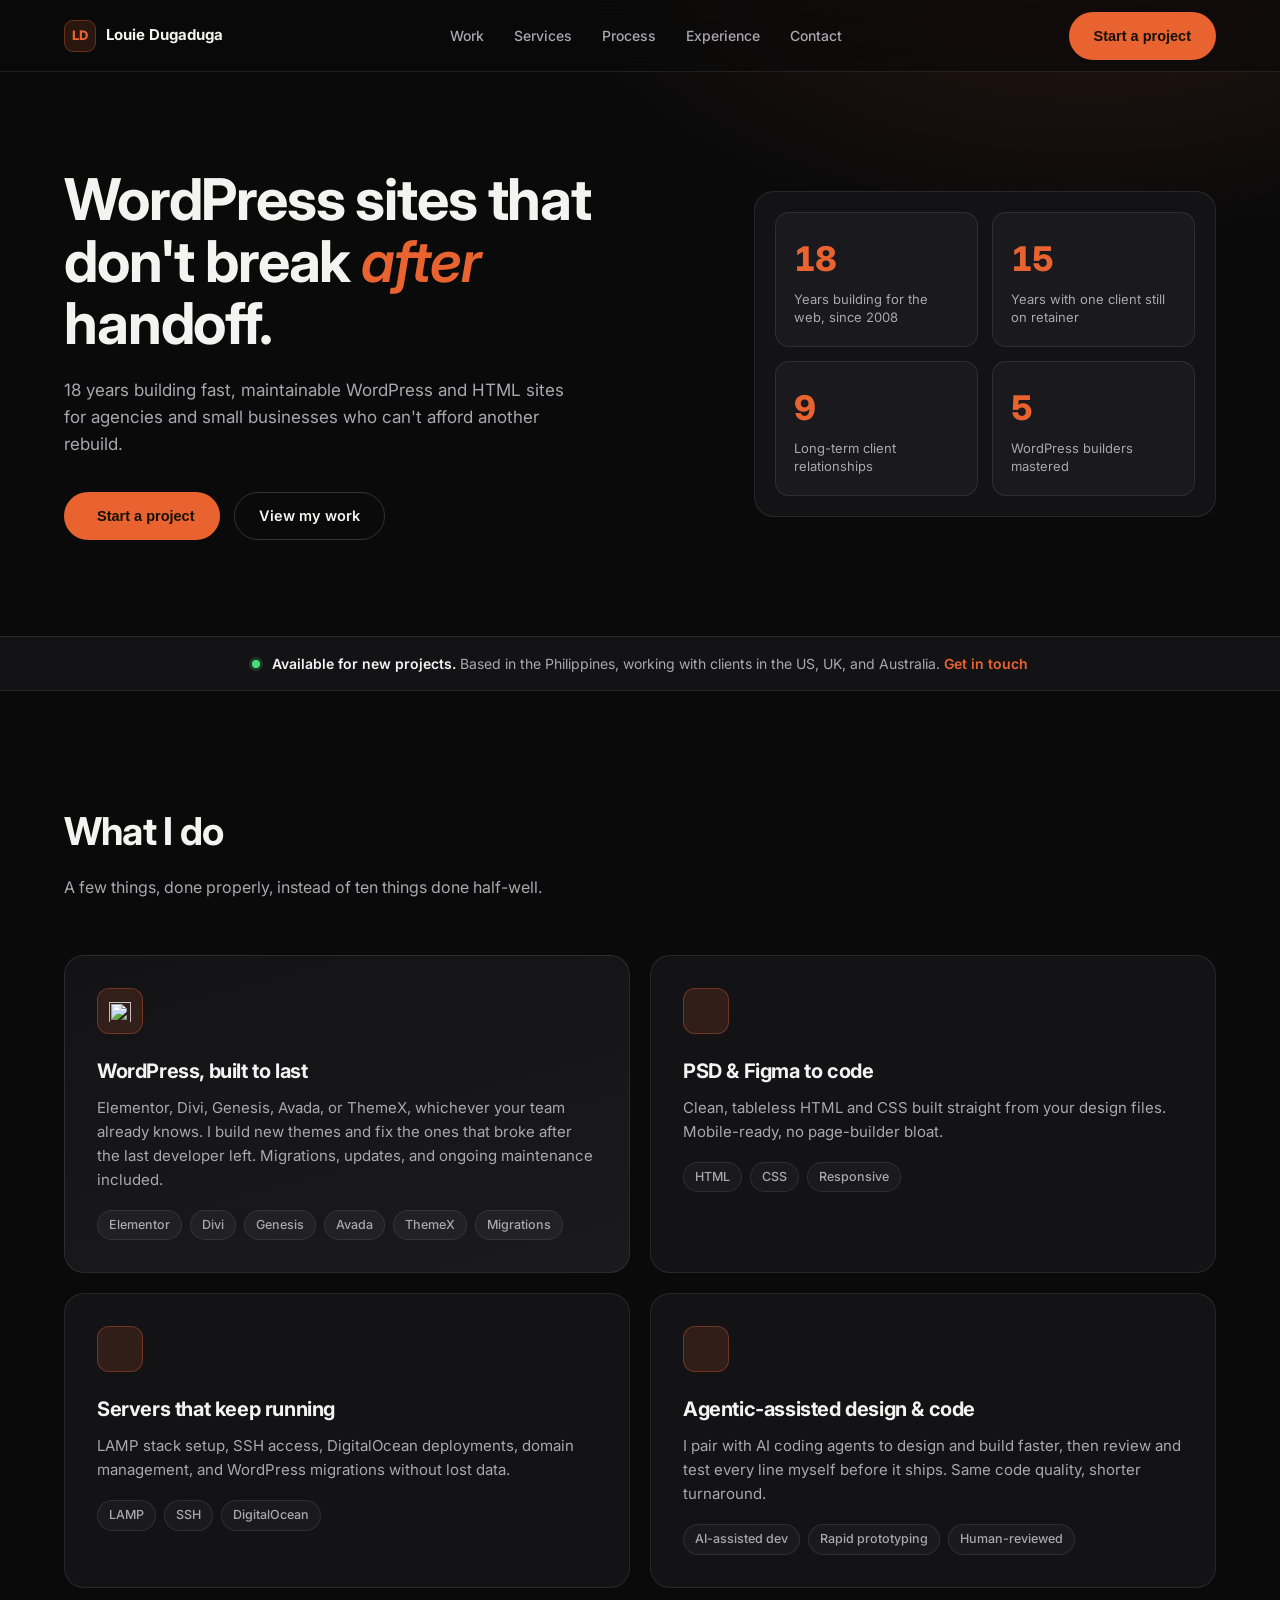
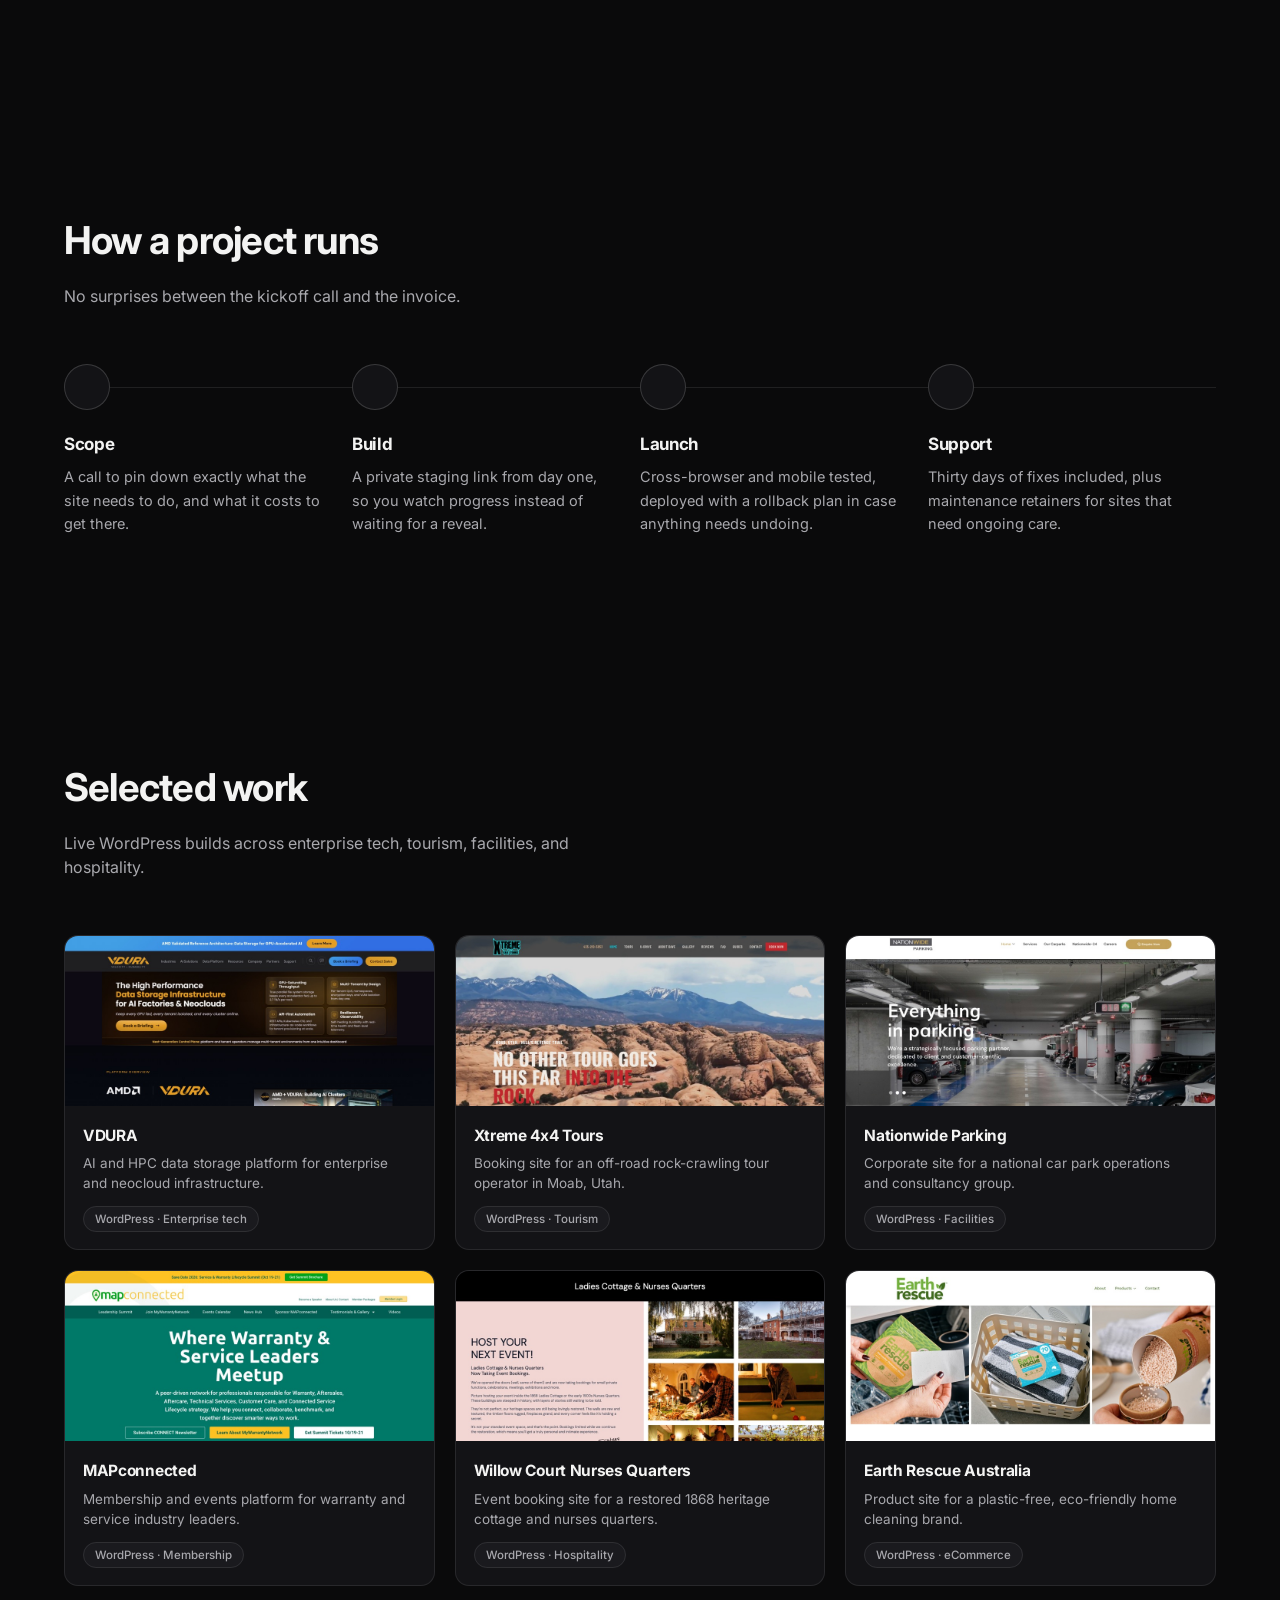
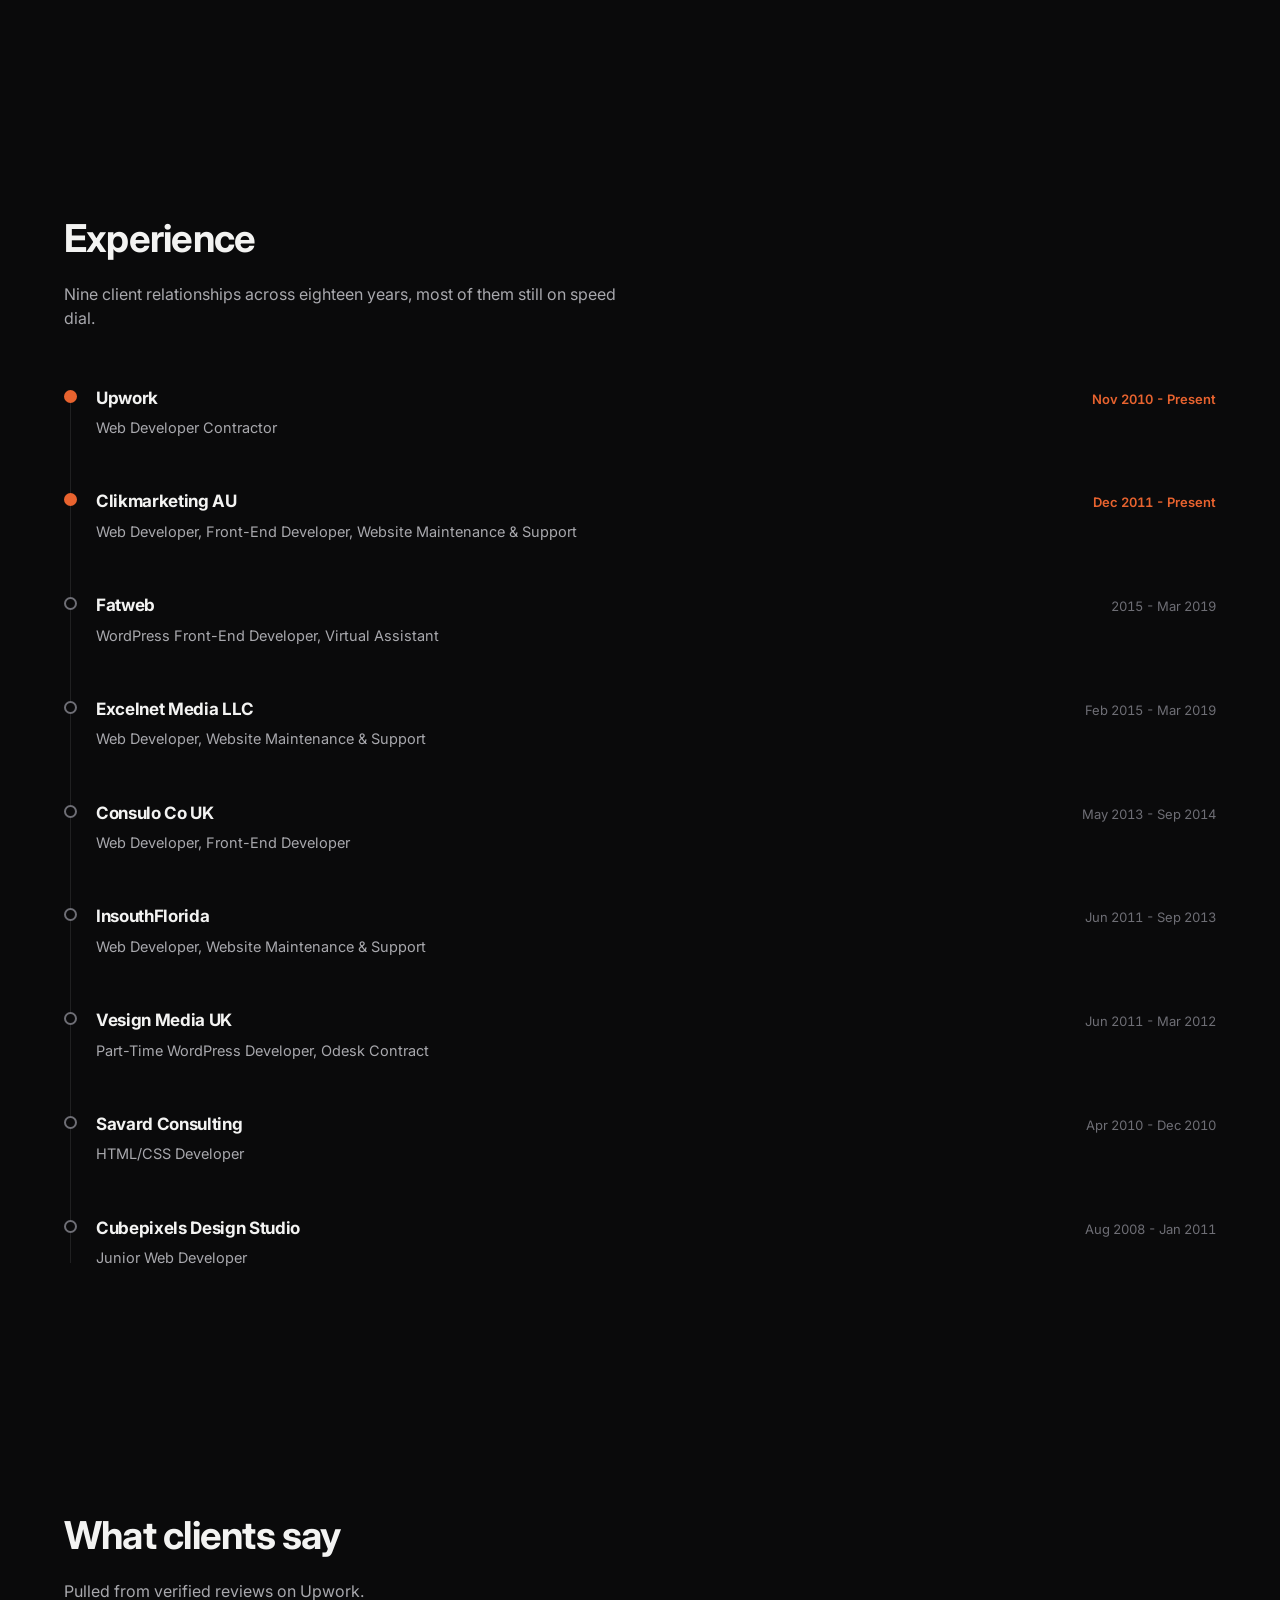
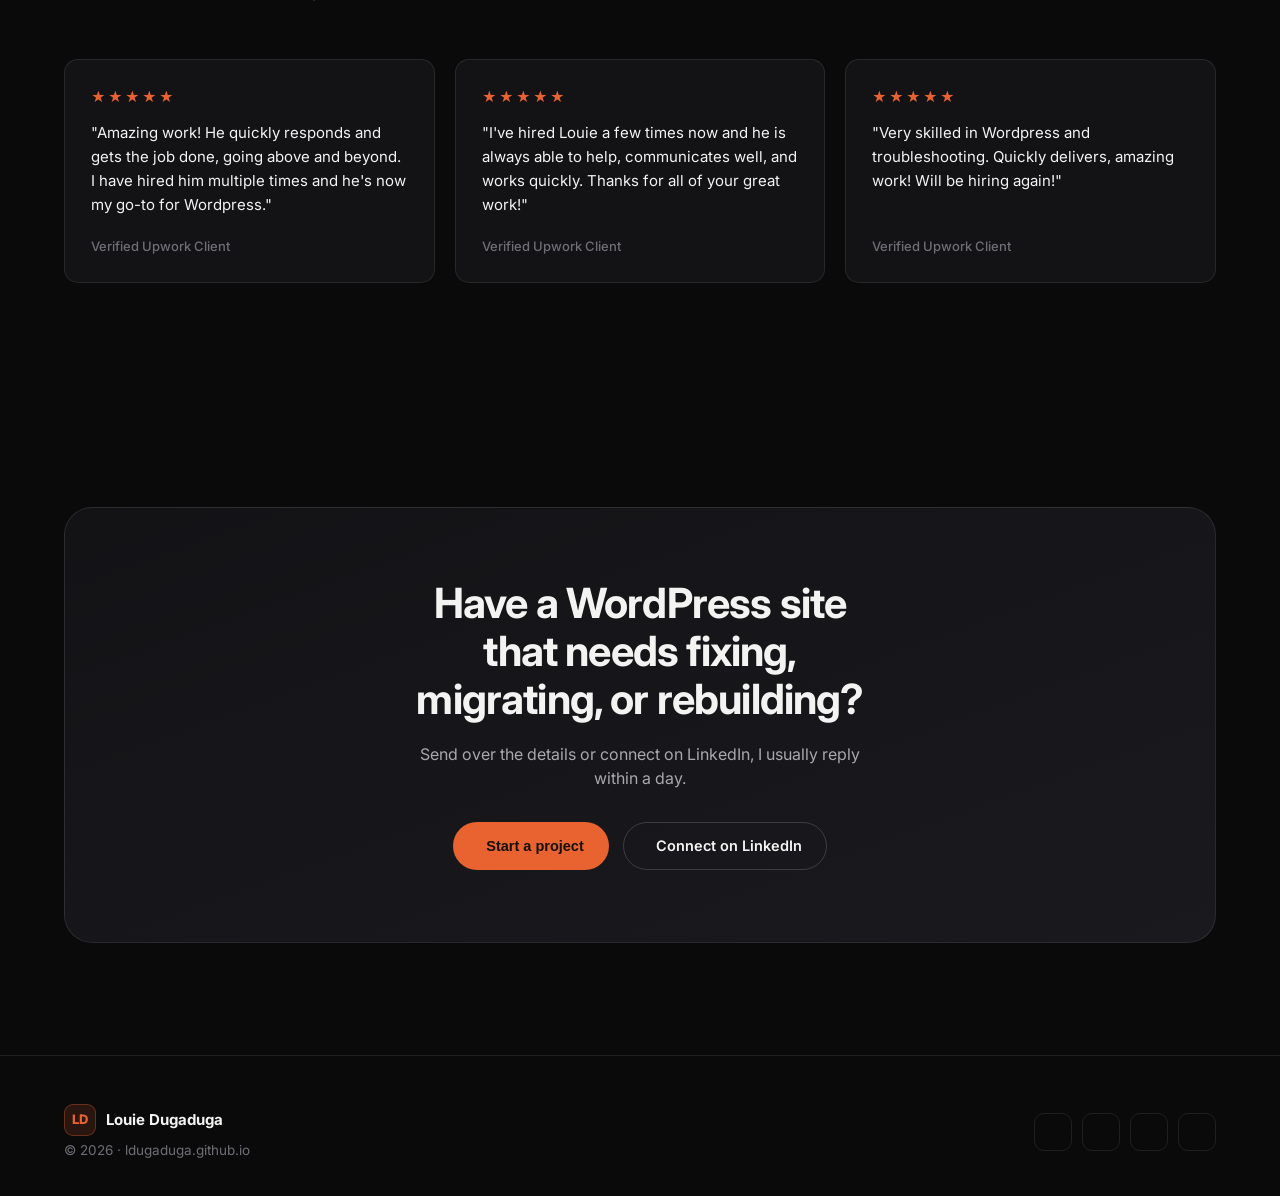
==== commit 3c8ce2e7: "Replace Start a project links with a contact form modal - All four "Start a project" buttons now ope" ====
--- a/index.html
+++ b/index.html
@@ -20,548 +20,8 @@
 <link rel="preconnect" href="https://fonts.gstatic.com" crossorigin>
 <link href="https://fonts.googleapis.com/css2?family=Inter:ital,opsz,wght@0,14..32,400;0,14..32,500;0,14..32,600;0,14..32,700;0,14..32,800;1,14..32,500;1,14..32,600&display=swap" rel="stylesheet">
 <link rel="stylesheet" href="https://cdn.jsdelivr.net/npm/@phosphor-icons/web@2.1.1/src/regular/style.css">
-
-<style>
-  :root{
-    --bg:#0a0a0b;
-    --surface:#131316;
-    --surface-2:#1a1a1e;
-    --border:rgba(255,255,255,0.09);
-    --border-strong:rgba(255,255,255,0.16);
-    --text-primary:#f3f3f2;
-    --text-secondary:#a8a8ad;
-    --text-tertiary:#6e6e75;
-    --accent:#e8632f;
-    --accent-soft:rgba(232,99,47,0.14);
-    --accent-line:rgba(232,99,47,0.35);
-    --radius-s:8px;
-    --radius-m:14px;
-    --radius-l:20px;
-    --maxw:1200px;
-  }
-
-  *{box-sizing:border-box;}
-  html{scroll-behavior:smooth;}
-  @media (prefers-reduced-motion: reduce){ html{scroll-behavior:auto;} }
-
-  body{
-    margin:0;
-    background:var(--bg);
-    color:var(--text-primary);
-    font-family:'Inter',system-ui,-apple-system,sans-serif;
-    font-size:16px;
-    line-height:1.5;
-    -webkit-font-smoothing:antialiased;
-  }
-
-  img{max-width:100%;display:block;}
-  a{color:inherit;text-decoration:none;}
-  ul{margin:0;padding:0;list-style:none;}
-  section{position:relative;}
-
-  .wrap{
-    max-width:var(--maxw);
-    margin:0 auto;
-    padding:0 24px;
-  }
-
-  h1,h2,h3{
-    font-weight:700;
-    letter-spacing:-0.02em;
-    margin:0;
-  }
-
-  em{
-    font-style:italic;
-    color:var(--accent);
-    font-weight:600;
-  }
-  em.uline-y, em.uline-g, em.uline-j{ padding-bottom:2px; }
-
-  .eyebrow{
-    font-size:12.5px;
-    font-weight:600;
-    letter-spacing:0.03em;
-    color:var(--text-tertiary);
-    margin:0 0 14px;
-  }
-
-  .btn{
-    display:inline-flex;
-    align-items:center;
-    justify-content:center;
-    gap:8px;
-    height:48px;
-    padding:0 24px;
-    border-radius:999px;
-    font-weight:600;
-    font-size:14.5px;
-    white-space:nowrap;
-    border:1px solid transparent;
-    transition:transform .18s cubic-bezier(.16,1,.3,1), background .18s ease, border-color .18s ease;
-    cursor:pointer;
-  }
-  .btn:active{ transform:scale(0.97); }
-  .btn-primary{
-    background:var(--accent);
-    color:#161005;
-  }
-  .btn-primary:hover{ background:#f27441; }
-  .btn-secondary{
-    background:transparent;
-    border-color:var(--border-strong);
-    color:var(--text-primary);
-  }
-  .btn-secondary:hover{ border-color:var(--accent); color:var(--accent); }
-  .btn-ghost{
-    background:var(--surface-2);
-    border-color:var(--border);
-    color:var(--text-primary);
-    height:44px;
-    padding:0 20px;
-    font-size:14px;
-  }
-  .btn-ghost:hover{ border-color:var(--accent); }
-
-  /* ---------- NAV ---------- */
-  header.nav{
-    position:fixed;
-    top:0; left:0; right:0;
-    z-index:100;
-    height:72px;
-    display:flex;
-    align-items:center;
-    background:rgba(10,10,11,0.72);
-    backdrop-filter:blur(14px) saturate(140%);
-    -webkit-backdrop-filter:blur(14px) saturate(140%);
-    border-bottom:1px solid var(--border);
-  }
-  .nav-inner{
-    width:100%;
-    display:flex;
-    align-items:center;
-    justify-content:space-between;
-    gap:24px;
-  }
-  .logo{
-    display:flex;
-    align-items:center;
-    gap:10px;
-    font-weight:700;
-    font-size:15px;
-  }
-  .logo-mark{
-    width:32px;height:32px;
-    border-radius:9px;
-    background:var(--accent-soft);
-    border:1px solid var(--accent-line);
-    color:var(--accent);
-    display:flex;align-items:center;justify-content:center;
-    font-size:13px;font-weight:800;
-  }
-  nav.links{
-    display:flex;
-    align-items:center;
-    gap:30px;
-  }
-  nav.links a{
-    font-size:14px;
-    font-weight:500;
-    color:var(--text-secondary);
-    transition:color .15s ease;
-  }
-  nav.links a:hover{ color:var(--text-primary); }
-  .nav-cta{ display:flex; align-items:center; gap:16px; }
-  .nav-toggle{
-    display:none;
-    width:40px;height:40px;
-    border-radius:10px;
-    border:1px solid var(--border);
-    background:var(--surface);
-    color:var(--text-primary);
-    align-items:center;justify-content:center;
-    font-size:20px;
-  }
-
-  @media (max-width:860px){
-    nav.links{ display:none; }
-    .nav-toggle{ display:flex; }
-  }
-  @media (max-width:480px){
-    .nav-cta .btn-primary{ display:none; }
-    .logo{ font-size:0; gap:0; }
-    .logo .logo-mark{ font-size:13px; }
-  }
-
-  .mobile-menu{
-    position:fixed;
-    top:72px; left:0; right:0;
-    background:var(--bg);
-    border-bottom:1px solid var(--border);
-    padding:12px 24px 24px;
-    display:none;
-    flex-direction:column;
-    gap:4px;
-    z-index:99;
-  }
-  .mobile-menu.open{ display:flex; }
-  .mobile-menu a{
-    padding:14px 4px;
-    font-size:16px;
-    font-weight:500;
-    color:var(--text-secondary);
-    border-bottom:1px solid var(--border);
-  }
-  .mobile-menu .btn{ margin-top:14px; width:100%; }
-
-  /* ---------- HERO ---------- */
-  .hero{
-    padding:168px 0 96px;
-    background:
-      radial-gradient(ellipse 900px 500px at 85% -10%, rgba(232,99,47,0.14), transparent 60%);
-  }
-  .hero .wrap{
-    display:grid;
-    grid-template-columns:1.15fr 0.85fr;
-    gap:64px;
-    align-items:center;
-  }
-  .hero h1{
-    font-size:clamp(2.4rem, 4.6vw, 3.6rem);
-    line-height:1.08;
-  }
-  .hero p.sub{
-    margin:22px 0 34px;
-    max-width:46ch;
-    font-size:17px;
-    color:var(--text-secondary);
-    line-height:1.6;
-  }
-  .hero-ctas{ display:flex; gap:14px; flex-wrap:wrap; }
-
-  .stat-panel{
-    background:var(--surface);
-    border:1px solid var(--border);
-    border-radius:var(--radius-l);
-    padding:20px;
-    display:grid;
-    grid-template-columns:1fr 1fr;
-    gap:14px;
-  }
-  .stat-card{
-    background:var(--surface-2);
-    border:1px solid var(--border);
-    border-radius:var(--radius-m);
-    padding:20px 18px;
-  }
-  .stat-card .num{
-    font-size:34px;
-    font-weight:800;
-    color:var(--accent);
-    letter-spacing:-0.02em;
-    font-variant-numeric:tabular-nums;
-  }
-  .stat-card .label{
-    margin-top:6px;
-    font-size:13px;
-    color:var(--text-secondary);
-    line-height:1.4;
-  }
-
-  @media (max-width:900px){
-    .hero .wrap{ grid-template-columns:1fr; }
-    .hero{ padding-top:130px; }
-  }
-
-  /* ---------- AVAILABILITY STRIP ---------- */
-  .strip{
-    border-top:1px solid var(--border);
-    border-bottom:1px solid var(--border);
-    background:var(--surface);
-  }
-  .strip .wrap{
-    padding:16px 24px;
-    display:flex;
-    align-items:center;
-    justify-content:center;
-    gap:12px;
-    flex-wrap:wrap;
-    text-align:center;
-  }
-  .dot-live{
-    width:8px;height:8px;border-radius:50%;
-    background:#4ade80;
-    box-shadow:0 0 0 3px rgba(74,222,128,0.18);
-    flex-shrink:0;
-  }
-  .strip p{ margin:0; font-size:14px; color:var(--text-secondary); }
-  .strip strong{ color:var(--text-primary); font-weight:600; }
-  .strip a{ color:var(--accent); font-weight:600; }
-  .strip a:hover{ text-decoration:underline; }
-
-  /* ---------- SECTION SHELL ---------- */
-  .section{ padding:112px 0; }
-  .section-head{ max-width:640px; margin-bottom:56px; }
-  .section-head h2{ font-size:clamp(1.8rem,3vw,2.4rem); }
-  .section-head p{ margin-top:14px; color:var(--text-secondary); font-size:16px; max-width:56ch; }
-
-  /* ---------- SERVICES (bento) ---------- */
-  .services-grid{
-    display:grid;
-    grid-template-columns:repeat(2,1fr);
-    gap:20px;
-  }
-  .svc-card{
-    background:var(--surface);
-    border:1px solid var(--border);
-    border-radius:var(--radius-l);
-    padding:32px;
-    transition:border-color .2s ease, transform .2s cubic-bezier(.16,1,.3,1);
-  }
-  .svc-card:hover{ border-color:var(--border-strong); transform:translateY(-3px); }
-  .svc-featured{ background:linear-gradient(165deg, var(--surface) 0%, var(--surface-2) 100%); }
-  .svc-icon{
-    width:46px;height:46px;
-    border-radius:12px;
-    background:var(--accent-soft);
-    border:1px solid var(--accent-line);
-    color:var(--accent);
-    display:flex;align-items:center;justify-content:center;
-    font-size:22px;
-    margin-bottom:22px;
-  }
-  .svc-card h3{ font-size:20px; margin-bottom:10px; }
-  .svc-card p{ color:var(--text-secondary); font-size:15px; line-height:1.6; margin:0 0 18px; }
-  .tag-row{ display:flex; flex-wrap:wrap; gap:8px; }
-  .tag{
-    font-size:12.5px;
-    font-weight:500;
-    color:var(--text-secondary);
-    background:var(--surface-2);
-    border:1px solid var(--border);
-    padding:5px 11px;
-    border-radius:999px;
-  }
-  .svc-featured .tag{ background:rgba(255,255,255,0.04); }
-
-  @media (max-width:760px){
-    .services-grid{ grid-template-columns:1fr; }
-    .svc-featured{ grid-row:auto; }
-  }
-
-  /* ---------- PROCESS ---------- */
-  .process-row{
-    display:grid;
-    grid-template-columns:repeat(4,1fr);
-    gap:0;
-    position:relative;
-  }
-  .process-row::before{
-    content:"";
-    position:absolute;
-    top:23px; left:0; right:0;
-    height:1px;
-    background:var(--border);
-  }
-  .proc-item{ padding-right:28px; position:relative; }
-  .proc-dot{
-    width:46px;height:46px;
-    border-radius:50%;
-    background:var(--surface);
-    border:1px solid var(--border-strong);
-    display:flex;align-items:center;justify-content:center;
-    color:var(--accent);
-    font-size:19px;
-    margin-bottom:22px;
-    position:relative;
-    z-index:1;
-  }
-  .proc-item h3{ font-size:17px; margin-bottom:8px; }
-  .proc-item p{ font-size:14.5px; color:var(--text-secondary); line-height:1.6; margin:0; }
-
-  @media (max-width:820px){
-    .process-row{ grid-template-columns:1fr; gap:36px; }
-    .process-row::before{ display:none; }
-    .proc-item{ padding-right:0; }
-  }
-
-  /* ---------- WORK GRID ---------- */
-  .work-grid{
-    display:grid;
-    grid-template-columns:repeat(4,1fr);
-    gap:20px;
-  }
-  .work-grid-3{ grid-template-columns:repeat(3,1fr); }
-  .work-card{
-    display:block;
-    border:1px solid var(--border);
-    border-radius:var(--radius-m);
-    overflow:hidden;
-    background:var(--surface);
-    transition:transform .2s cubic-bezier(.16,1,.3,1), border-color .2s ease;
-  }
-  .work-card:hover{ transform:translateY(-4px); border-color:var(--border-strong); }
-  .work-thumb{
-    height:170px;
-    position:relative;
-    overflow:hidden;
-    background:var(--surface-2);
-  }
-  .work-thumb img{
-    width:100%;
-    height:100%;
-    object-fit:cover;
-    object-position:top center;
-    transition:transform .4s cubic-bezier(.16,1,.3,1);
-  }
-  .work-card:hover .work-thumb img{ transform:scale(1.04); }
-  .work-body{ padding:18px 18px 20px; }
-  .work-body h3{ font-size:15.5px; margin-bottom:6px; }
-  .work-body p{ font-size:13.5px; color:var(--text-secondary); line-height:1.5; margin:0 0 12px; }
-  .work-body .tag{ font-size:11.5px; }
-  .work-badge{
-    font-size:11px;
-    font-weight:600;
-    color:#4ade80;
-    background:rgba(74,222,128,0.12);
-    border:1px solid rgba(74,222,128,0.28);
-    padding:3px 9px;
-    border-radius:999px;
-    display:inline-block;
-  }
-
-  @media (max-width:980px){ .work-grid{ grid-template-columns:repeat(2,1fr); } }
-  @media (max-width:560px){ .work-grid{ grid-template-columns:1fr; } }
-
-  /* ---------- TIMELINE ---------- */
-  .timeline{ position:relative; padding-left:32px; }
-  .timeline::before{
-    content:"";
-    position:absolute;
-    left:6px; top:6px; bottom:6px;
-    width:1px;
-    background:var(--border);
-  }
-  .tl-item{
-    position:relative;
-    padding-bottom:36px;
-  }
-  .tl-item:last-child{ padding-bottom:0; }
-  .tl-dot{
-    position:absolute;
-    left:-32px; top:4px;
-    width:13px;height:13px;
-    border-radius:50%;
-    background:var(--bg);
-    border:2px solid var(--text-tertiary);
-  }
-  .tl-item.current .tl-dot{ border-color:var(--accent); background:var(--accent); }
-  .tl-head{
-    display:flex;
-    align-items:baseline;
-    justify-content:space-between;
-    gap:16px;
-    flex-wrap:wrap;
-  }
-  .tl-head h3{ font-size:17px; }
-  .tl-date{
-    font-size:13px;
-    color:var(--text-tertiary);
-    font-variant-numeric:tabular-nums;
-    white-space:nowrap;
-  }
-  .tl-item.current .tl-date{ color:var(--accent); font-weight:600; }
-  .tl-role{ margin-top:6px; font-size:14.5px; color:var(--text-secondary); }
-
-  /* ---------- TESTIMONIALS ---------- */
-  .quote-grid{
-    display:grid;
-    grid-template-columns:repeat(3,1fr);
-    gap:20px;
-  }
-  .quote-card{
-    background:var(--surface);
-    border:1px solid var(--border);
-    border-radius:var(--radius-m);
-    padding:26px;
-    display:flex;
-    flex-direction:column;
-    justify-content:space-between;
-  }
-  .quote-card .stars{ color:var(--accent); font-size:14px; letter-spacing:2px; margin-bottom:14px; }
-  .quote-card p.body{
-    font-size:15px;
-    line-height:1.6;
-    color:var(--text-primary);
-    margin:0 0 20px;
-  }
-  .quote-attr{ font-size:13px; color:var(--text-tertiary); font-weight:500; }
-
-  @media (max-width:900px){ .quote-grid{ grid-template-columns:1fr; } }
-
-  /* ---------- FINAL CTA ---------- */
-  .cta-banner{
-    max-width:var(--maxw);
-    margin:0 auto;
-    background:linear-gradient(160deg, var(--surface) 0%, var(--surface-2) 100%);
-    border:1px solid var(--border);
-    border-radius:28px;
-    padding:72px 40px;
-    text-align:center;
-  }
-  .cta-banner h2{
-    font-size:clamp(1.8rem,3.4vw,2.6rem);
-    max-width:18ch;
-    margin:0 auto;
-    line-height:1.15;
-  }
-  .cta-banner p{
-    margin:18px auto 32px;
-    color:var(--text-secondary);
-    max-width:48ch;
-    font-size:16px;
-  }
-  .cta-actions{ display:flex; gap:14px; justify-content:center; flex-wrap:wrap; }
-
-  /* ---------- FOOTER ---------- */
-  footer{ border-top:1px solid var(--border); padding:48px 0 36px; }
-  .footer-inner{
-    display:flex;
-    justify-content:space-between;
-    align-items:center;
-    flex-wrap:wrap;
-    gap:20px;
-  }
-  .footer-left p{ margin:4px 0 0; font-size:13.5px; color:var(--text-tertiary); }
-  .footer-left p a:hover{ color:var(--accent); text-decoration:underline; }
-  .social-row{ display:flex; gap:10px; }
-  .social-row a{
-    width:38px;height:38px;
-    border-radius:10px;
-    border:1px solid var(--border);
-    display:flex;align-items:center;justify-content:center;
-    font-size:17px;
-    color:var(--text-secondary);
-    transition:border-color .15s ease, color .15s ease;
-  }
-  .social-row a:hover{ border-color:var(--accent); color:var(--accent); }
-
-  /* ---------- REVEAL ---------- */
-  .reveal{
-    opacity:0;
-    transform:translateY(20px);
-    transition:opacity .6s cubic-bezier(.16,1,.3,1), transform .6s cubic-bezier(.16,1,.3,1);
-  }
-  .reveal.in{ opacity:1; transform:translateY(0); }
-  @media (prefers-reduced-motion: reduce){
-    .reveal{ opacity:1; transform:none; transition:none; }
-  }
-
-  @media (max-width:640px){
-    .section{ padding:76px 0; }
-    .hero{ padding:120px 0 64px; }
-  }
-</style>
+<link rel="stylesheet" href="assets/style.css">
+
 </head>
 <body>
 
@@ -579,7 +39,7 @@
       <a href="#contact">Contact</a>
     </nav>
     <div class="nav-cta">
-      <a class="btn btn-primary" href="https://www.upwork.com/freelancers/~01a9b9d3c52f9eeb7e" target="_blank" rel="noopener">Start a project</a>
+      <button type="button" class="btn btn-primary" data-open-modal>Start a project</button>
       <button class="nav-toggle" id="navToggle" aria-label="Open menu"><i class="ph ph-list"></i></button>
     </div>
   </div>
@@ -589,7 +49,7 @@
     <a href="#process">Process</a>
     <a href="#experience">Experience</a>
     <a href="#contact">Contact</a>
-    <a class="btn btn-primary" href="https://www.upwork.com/freelancers/~01a9b9d3c52f9eeb7e" target="_blank" rel="noopener">Start a project</a>
+    <button type="button" class="btn btn-primary" data-open-modal>Start a project</button>
   </div>
 </header>
 
@@ -602,9 +62,9 @@
         <h1>WordPress sites that don't break <em>after</em> handoff.</h1>
         <p class="sub">18 years building fast, maintainable WordPress and HTML sites for agencies and small businesses who can't afford another rebuild.</p>
         <div class="hero-ctas">
-          <a class="btn btn-primary" href="https://www.upwork.com/freelancers/~01a9b9d3c52f9eeb7e" target="_blank" rel="noopener">
+          <button type="button" class="btn btn-primary" data-open-modal>
             <i class="ph ph-briefcase"></i> Start a project
-          </a>
+          </button>
           <a class="btn btn-secondary" href="#work">View my work</a>
         </div>
       </div>
@@ -918,11 +378,11 @@
     <div class="wrap">
       <div class="cta-banner reveal">
         <h2>Have a WordPress site that needs fixing, migrating, or rebuilding?</h2>
-        <p>Send over the details on Upwork or connect on LinkedIn, I usually reply within a day.</p>
+        <p>Send over the details or connect on LinkedIn, I usually reply within a day.</p>
         <div class="cta-actions">
-          <a class="btn btn-primary" href="https://www.upwork.com/freelancers/~01a9b9d3c52f9eeb7e" target="_blank" rel="noopener">
+          <button type="button" class="btn btn-primary" data-open-modal>
             <i class="ph ph-briefcase"></i> Start a project
-          </a>
+          </button>
           <a class="btn btn-secondary" href="https://www.linkedin.com/in/louie-dugaduga-514a8912/" target="_blank" rel="noopener">
             <i class="ph ph-linkedin-logo"></i> Connect on LinkedIn
           </a>
@@ -947,6 +407,33 @@
     </div>
   </div>
 </footer>
+
+<div class="modal-overlay" id="contactModal" aria-hidden="true">
+  <div class="modal-card" role="dialog" aria-modal="true" aria-labelledby="modalTitle">
+    <button type="button" class="modal-close" id="modalClose" aria-label="Close">
+      <i class="ph ph-x"></i>
+    </button>
+    <h2 id="modalTitle">Start a project</h2>
+    <p class="lead">Tell me a bit about your project and I'll reply by email.</p>
+    <form id="contactForm" action="https://formspree.io/f/xrgrqdol" method="POST">
+      <div class="field">
+        <label for="modalName">Name</label>
+        <input type="text" id="modalName" name="name" required maxlength="100">
+      </div>
+      <div class="field">
+        <label for="modalEmail">Email</label>
+        <input type="email" id="modalEmail" name="email" required>
+      </div>
+      <div class="field">
+        <label for="modalMessage">Message</label>
+        <textarea id="modalMessage" name="message" required maxlength="5000"></textarea>
+      </div>
+      <input type="text" name="_gotcha" class="honeypot" tabindex="-1" autocomplete="off">
+      <button type="submit" class="btn btn-primary">Send message</button>
+      <p class="form-status" id="formStatus"></p>
+    </form>
+  </div>
+</div>
 
 <script>
   (function(){
@@ -957,8 +444,8 @@
       var open = menu.classList.contains('open');
       toggle.innerHTML = open ? '<i class="ph ph-x"></i>' : '<i class="ph ph-list"></i>';
     });
-    menu.querySelectorAll('a').forEach(function(a){
-      a.addEventListener('click', function(){
+    menu.querySelectorAll('a, button').forEach(function(el){
+      el.addEventListener('click', function(){
         menu.classList.remove('open');
         toggle.innerHTML = '<i class="ph ph-list"></i>';
       });
@@ -979,6 +466,65 @@
       document.querySelectorAll('.reveal').forEach(function(el){ el.classList.add('in'); });
     }
   })();
+
+  (function(){
+    var modal = document.getElementById('contactModal');
+    var closeBtn = document.getElementById('modalClose');
+    var form = document.getElementById('contactForm');
+    var status = document.getElementById('formStatus');
+    var lastFocused = null;
+
+    function openModal(e){
+      if(e) e.preventDefault();
+      lastFocused = document.activeElement;
+      modal.classList.add('open');
+      modal.setAttribute('aria-hidden', 'false');
+      document.body.classList.add('modal-open');
+      var firstField = modal.querySelector('input, textarea');
+      if(firstField) firstField.focus();
+    }
+    function closeModal(){
+      modal.classList.remove('open');
+      modal.setAttribute('aria-hidden', 'true');
+      document.body.classList.remove('modal-open');
+      if(lastFocused && lastFocused.focus) lastFocused.focus();
+    }
+
+    document.querySelectorAll('[data-open-modal]').forEach(function(t){
+      t.addEventListener('click', openModal);
+    });
+    closeBtn.addEventListener('click', closeModal);
+    modal.addEventListener('click', function(e){ if(e.target === modal) closeModal(); });
+    document.addEventListener('keydown', function(e){
+      if(e.key === 'Escape' && modal.classList.contains('open')) closeModal();
+    });
+
+    form.addEventListener('submit', function(e){
+      e.preventDefault();
+      status.className = 'form-status';
+      status.textContent = '';
+      fetch(form.action, {
+        method: 'POST',
+        body: new FormData(form),
+        headers: { 'Accept': 'application/json' }
+      }).then(function(res){
+        if(res.ok){
+          status.textContent = "Thanks, that's sent. I'll reply by email shortly.";
+          status.className = 'form-status success';
+          form.reset();
+        } else {
+          return res.json().catch(function(){ return null; }).then(function(data){
+            var msg = data && data.errors ? data.errors.map(function(er){ return er.message; }).join(', ') : null;
+            status.textContent = msg || 'Something went wrong, please try again.';
+            status.className = 'form-status error';
+          });
+        }
+      }).catch(function(){
+        status.textContent = 'Network error, please try again.';
+        status.className = 'form-status error';
+      });
+    });
+  })();
 </script>
 
 </body>
--- a/assets/style.css
+++ b/assets/style.css
@@ -0,0 +1 @@
+:root{--bg:#0a0a0b;--surface:#131316;--surface-2:#1a1a1e;--border:rgba(255,255,255,0.09);--border-strong:rgba(255,255,255,0.16);--text-primary:#f3f3f2;--text-secondary:#a8a8ad;--text-tertiary:#6e6e75;--accent:#e8632f;--accent-soft:rgba(232,99,47,0.14);--accent-line:rgba(232,99,47,0.35);--radius-s:8px;--radius-m:14px;--radius-l:20px;--maxw:1200px}*{box-sizing:border-box}html{scroll-behavior:smooth}@media (prefers-reduced-motion:reduce){html{scroll-behavior:auto}}body{margin:0;background:var(--bg);color:var(--text-primary);font-family:Inter,system-ui,-apple-system,sans-serif;font-size:16px;line-height:1.5;-webkit-font-smoothing:antialiased}img{max-width:100%;display:block}a{color:inherit;text-decoration:none}ul{margin:0;padding:0;list-style:none}section{position:relative}.wrap{max-width:var(--maxw);margin:0 auto;padding:0 24px}h1,h2,h3{font-weight:700;letter-spacing:-.02em;margin:0}em{font-style:italic;color:var(--accent);font-weight:600}em.uline-g,em.uline-j,em.uline-y{padding-bottom:2px}.eyebrow{font-size:12.5px;font-weight:600;letter-spacing:.03em;color:var(--text-tertiary);margin:0 0 14px}.btn{display:inline-flex;align-items:center;justify-content:center;gap:8px;height:48px;padding:0 24px;border-radius:999px;font-weight:600;font-size:14.5px;white-space:nowrap;border:1px solid transparent;transition:transform .18s cubic-bezier(.16,1,.3,1),background .18s ease,border-color .18s ease;cursor:pointer}.btn:active{transform:scale(.97)}.btn-primary{background:var(--accent);color:#161005}.btn-primary:hover{background:#f27441}.btn-secondary{background:0 0;border-color:var(--border-strong);color:var(--text-primary)}.btn-secondary:hover{border-color:var(--accent);color:var(--accent)}.btn-ghost{background:var(--surface-2);border-color:var(--border);color:var(--text-primary);height:44px;padding:0 20px;font-size:14px}.btn-ghost:hover{border-color:var(--accent)}header.nav{position:fixed;top:0;left:0;right:0;z-index:100;height:72px;display:flex;align-items:center;background:rgba(10,10,11,.72);backdrop-filter:blur(14px) saturate(140%);-webkit-backdrop-filter:blur(14px) saturate(140%);border-bottom:1px solid var(--border)}.nav-inner{width:100%;display:flex;align-items:center;justify-content:space-between;gap:24px}.logo{display:flex;align-items:center;gap:10px;font-weight:700;font-size:15px}.logo-mark{width:32px;height:32px;border-radius:9px;background:var(--accent-soft);border:1px solid var(--accent-line);color:var(--accent);display:flex;align-items:center;justify-content:center;font-size:13px;font-weight:800}nav.links{display:flex;align-items:center;gap:30px}nav.links a{font-size:14px;font-weight:500;color:var(--text-secondary);transition:color .15s ease}nav.links a:hover{color:var(--text-primary)}.nav-cta{display:flex;align-items:center;gap:16px}.nav-toggle{display:none;width:40px;height:40px;border-radius:10px;border:1px solid var(--border);background:var(--surface);color:var(--text-primary);align-items:center;justify-content:center;font-size:20px}@media (max-width:860px){nav.links{display:none}.nav-toggle{display:flex}}@media (max-width:480px){.nav-cta .btn-primary{display:none}.logo{font-size:0;gap:0}.logo .logo-mark{font-size:13px}}.mobile-menu{position:fixed;top:72px;left:0;right:0;background:var(--bg);border-bottom:1px solid var(--border);padding:12px 24px 24px;display:none;flex-direction:column;gap:4px;z-index:99}.mobile-menu.open{display:flex}.mobile-menu a{padding:14px 4px;font-size:16px;font-weight:500;color:var(--text-secondary);border-bottom:1px solid var(--border)}.mobile-menu .btn{margin-top:14px;width:100%}.hero{padding:168px 0 96px;background:radial-gradient(ellipse 900px 500px at 85% -10%,rgba(232,99,47,.14),transparent 60%)}.hero .wrap{display:grid;grid-template-columns:1.15fr 0.85fr;gap:64px;align-items:center}.hero h1{font-size:clamp(2.4rem, 4.6vw, 3.6rem);line-height:1.08}.hero p.sub{margin:22px 0 34px;max-width:46ch;font-size:17px;color:var(--text-secondary);line-height:1.6}.hero-ctas{display:flex;gap:14px;flex-wrap:wrap}.stat-panel{background:var(--surface);border:1px solid var(--border);border-radius:var(--radius-l);padding:20px;display:grid;grid-template-columns:1fr 1fr;gap:14px}.stat-card{background:var(--surface-2);border:1px solid var(--border);border-radius:var(--radius-m);padding:20px 18px}.stat-card .num{font-size:34px;font-weight:800;color:var(--accent);letter-spacing:-.02em;font-variant-numeric:tabular-nums}.stat-card .label{margin-top:6px;font-size:13px;color:var(--text-secondary);line-height:1.4}@media (max-width:900px){.hero .wrap{grid-template-columns:1fr}.hero{padding-top:130px}}.strip{border-top:1px solid var(--border);border-bottom:1px solid var(--border);background:var(--surface)}.strip .wrap{padding:16px 24px;display:flex;align-items:center;justify-content:center;gap:12px;flex-wrap:wrap;text-align:center}.dot-live{width:8px;height:8px;border-radius:50%;background:#4ade80;box-shadow:0 0 0 3px rgba(74,222,128,.18);flex-shrink:0}.strip p{margin:0;font-size:14px;color:var(--text-secondary)}.strip strong{color:var(--text-primary);font-weight:600}.strip a{color:var(--accent);font-weight:600}.strip a:hover{text-decoration:underline}.section{padding:112px 0}.section-head{max-width:640px;margin-bottom:56px}.section-head h2{font-size:clamp(1.8rem,3vw,2.4rem)}.section-head p{margin-top:14px;color:var(--text-secondary);font-size:16px;max-width:56ch}.services-grid{display:grid;grid-template-columns:repeat(2,1fr);gap:20px}.svc-card{background:var(--surface);border:1px solid var(--border);border-radius:var(--radius-l);padding:32px;transition:border-color .2s ease,transform .2s cubic-bezier(.16,1,.3,1)}.svc-card:hover{border-color:var(--border-strong);transform:translateY(-3px)}.svc-featured{background:linear-gradient(165deg,var(--surface) 0,var(--surface-2) 100%)}.svc-icon{width:46px;height:46px;border-radius:12px;background:var(--accent-soft);border:1px solid var(--accent-line);color:var(--accent);display:flex;align-items:center;justify-content:center;font-size:22px;margin-bottom:22px}.svc-card h3{font-size:20px;margin-bottom:10px}.svc-card p{color:var(--text-secondary);font-size:15px;line-height:1.6;margin:0 0 18px}.tag-row{display:flex;flex-wrap:wrap;gap:8px}.tag{font-size:12.5px;font-weight:500;color:var(--text-secondary);background:var(--surface-2);border:1px solid var(--border);padding:5px 11px;border-radius:999px}.svc-featured .tag{background:rgba(255,255,255,.04)}@media (max-width:760px){.services-grid{grid-template-columns:1fr}.svc-featured{grid-row:auto}}.process-row{display:grid;grid-template-columns:repeat(4,1fr);gap:0;position:relative}.process-row::before{content:"";position:absolute;top:23px;left:0;right:0;height:1px;background:var(--border)}.proc-item{padding-right:28px;position:relative}.proc-dot{width:46px;height:46px;border-radius:50%;background:var(--surface);border:1px solid var(--border-strong);display:flex;align-items:center;justify-content:center;color:var(--accent);font-size:19px;margin-bottom:22px;position:relative;z-index:1}.proc-item h3{font-size:17px;margin-bottom:8px}.proc-item p{font-size:14.5px;color:var(--text-secondary);line-height:1.6;margin:0}@media (max-width:820px){.process-row{grid-template-columns:1fr;gap:36px}.process-row::before{display:none}.proc-item{padding-right:0}}.work-grid{display:grid;grid-template-columns:repeat(4,1fr);gap:20px}.work-grid-3{grid-template-columns:repeat(3,1fr)}.work-card{display:block;border:1px solid var(--border);border-radius:var(--radius-m);overflow:hidden;background:var(--surface);transition:transform .2s cubic-bezier(.16,1,.3,1),border-color .2s ease}.work-card:hover{transform:translateY(-4px);border-color:var(--border-strong)}.work-thumb{height:170px;position:relative;overflow:hidden;background:var(--surface-2)}.work-thumb img{width:100%;height:100%;object-fit:cover;object-position:top center;transition:transform .4s cubic-bezier(.16,1,.3,1)}.work-card:hover .work-thumb img{transform:scale(1.04)}.work-body{padding:18px 18px 20px}.work-body h3{font-size:15.5px;margin-bottom:6px}.work-body p{font-size:13.5px;color:var(--text-secondary);line-height:1.5;margin:0 0 12px}.work-body .tag{font-size:11.5px}.work-badge{font-size:11px;font-weight:600;color:#4ade80;background:rgba(74,222,128,.12);border:1px solid rgba(74,222,128,.28);padding:3px 9px;border-radius:999px;display:inline-block}@media (max-width:980px){.work-grid{grid-template-columns:repeat(2,1fr)}}@media (max-width:560px){.work-grid{grid-template-columns:1fr}}.timeline{position:relative;padding-left:32px}.timeline::before{content:"";position:absolute;left:6px;top:6px;bottom:6px;width:1px;background:var(--border)}.tl-item{position:relative;padding-bottom:36px}.tl-item:last-child{padding-bottom:0}.tl-dot{position:absolute;left:-32px;top:4px;width:13px;height:13px;border-radius:50%;background:var(--bg);border:2px solid var(--text-tertiary)}.tl-item.current .tl-dot{border-color:var(--accent);background:var(--accent)}.tl-head{display:flex;align-items:baseline;justify-content:space-between;gap:16px;flex-wrap:wrap}.tl-head h3{font-size:17px}.tl-date{font-size:13px;color:var(--text-tertiary);font-variant-numeric:tabular-nums;white-space:nowrap}.tl-item.current .tl-date{color:var(--accent);font-weight:600}.tl-role{margin-top:6px;font-size:14.5px;color:var(--text-secondary)}.quote-grid{display:grid;grid-template-columns:repeat(3,1fr);gap:20px}.quote-card{background:var(--surface);border:1px solid var(--border);border-radius:var(--radius-m);padding:26px;display:flex;flex-direction:column;justify-content:space-between}.quote-card .stars{color:var(--accent);font-size:14px;letter-spacing:2px;margin-bottom:14px}.quote-card p.body{font-size:15px;line-height:1.6;color:var(--text-primary);margin:0 0 20px}.quote-attr{font-size:13px;color:var(--text-tertiary);font-weight:500}@media (max-width:900px){.quote-grid{grid-template-columns:1fr}}.cta-banner{max-width:var(--maxw);margin:0 auto;background:linear-gradient(160deg,var(--surface) 0,var(--surface-2) 100%);border:1px solid var(--border);border-radius:28px;padding:72px 40px;text-align:center}.cta-banner h2{font-size:clamp(1.8rem,3.4vw,2.6rem);max-width:18ch;margin:0 auto;line-height:1.15}.cta-banner p{margin:18px auto 32px;color:var(--text-secondary);max-width:48ch;font-size:16px}.cta-actions{display:flex;gap:14px;justify-content:center;flex-wrap:wrap}footer{border-top:1px solid var(--border);padding:48px 0 36px}.footer-inner{display:flex;justify-content:space-between;align-items:center;flex-wrap:wrap;gap:20px}.footer-left p{margin:4px 0 0;font-size:13.5px;color:var(--text-tertiary)}.footer-left p a:hover{color:var(--accent);text-decoration:underline}.social-row{display:flex;gap:10px}.social-row a{width:38px;height:38px;border-radius:10px;border:1px solid var(--border);display:flex;align-items:center;justify-content:center;font-size:17px;color:var(--text-secondary);transition:border-color .15s ease,color .15s ease}.social-row a:hover{border-color:var(--accent);color:var(--accent)}.reveal{opacity:0;transform:translateY(20px);transition:opacity .6s cubic-bezier(.16,1,.3,1),transform .6s cubic-bezier(.16,1,.3,1)}.reveal.in{opacity:1;transform:translateY(0)}@media (prefers-reduced-motion:reduce){.reveal{opacity:1;transform:none;transition:none}}@media (max-width:640px){.section{padding:76px 0}.hero{padding:120px 0 64px}}body.modal-open{overflow:hidden}.modal-overlay{position:fixed;inset:0;z-index:200;background:rgba(0,0,0,.65);display:none;align-items:center;justify-content:center;padding:24px}.modal-overlay.open{display:flex}.modal-card{position:relative;width:100%;max-width:480px;max-height:90vh;overflow-y:auto;background:var(--surface);border:1px solid var(--border);border-radius:var(--radius-l);padding:40px}.modal-close{position:absolute;top:16px;right:16px;width:36px;height:36px;border-radius:10px;border:1px solid var(--border);background:var(--surface-2);color:var(--text-secondary);display:flex;align-items:center;justify-content:center;font-size:18px;cursor:pointer;transition:border-color .15s ease,color .15s ease}.modal-close:hover{border-color:var(--accent);color:var(--accent)}.modal-card h2{font-size:24px;margin-bottom:8px}.modal-card p.lead{color:var(--text-secondary);font-size:15px;margin:0 0 28px}.field{margin-bottom:18px}.field label{display:block;font-size:13.5px;font-weight:600;color:var(--text-secondary);margin-bottom:6px}.field input,.field textarea{width:100%;background:var(--surface-2);border:1px solid var(--border);border-radius:var(--radius-s);padding:12px 14px;color:var(--text-primary);font-family:inherit;font-size:15px}.field input:focus,.field textarea:focus{outline:0;border-color:var(--accent)}.field textarea{min-height:120px;resize:vertical}.honeypot{position:absolute;left:-9999px}.form-status{margin-top:18px;font-size:14px;display:none}.form-status.success{display:block;color:#4ade80}.form-status.error{display:block;color:#f87171}.modal-card button[type=submit]{width:100%;border:none}@media (max-width:480px){.modal-card{padding:28px}}
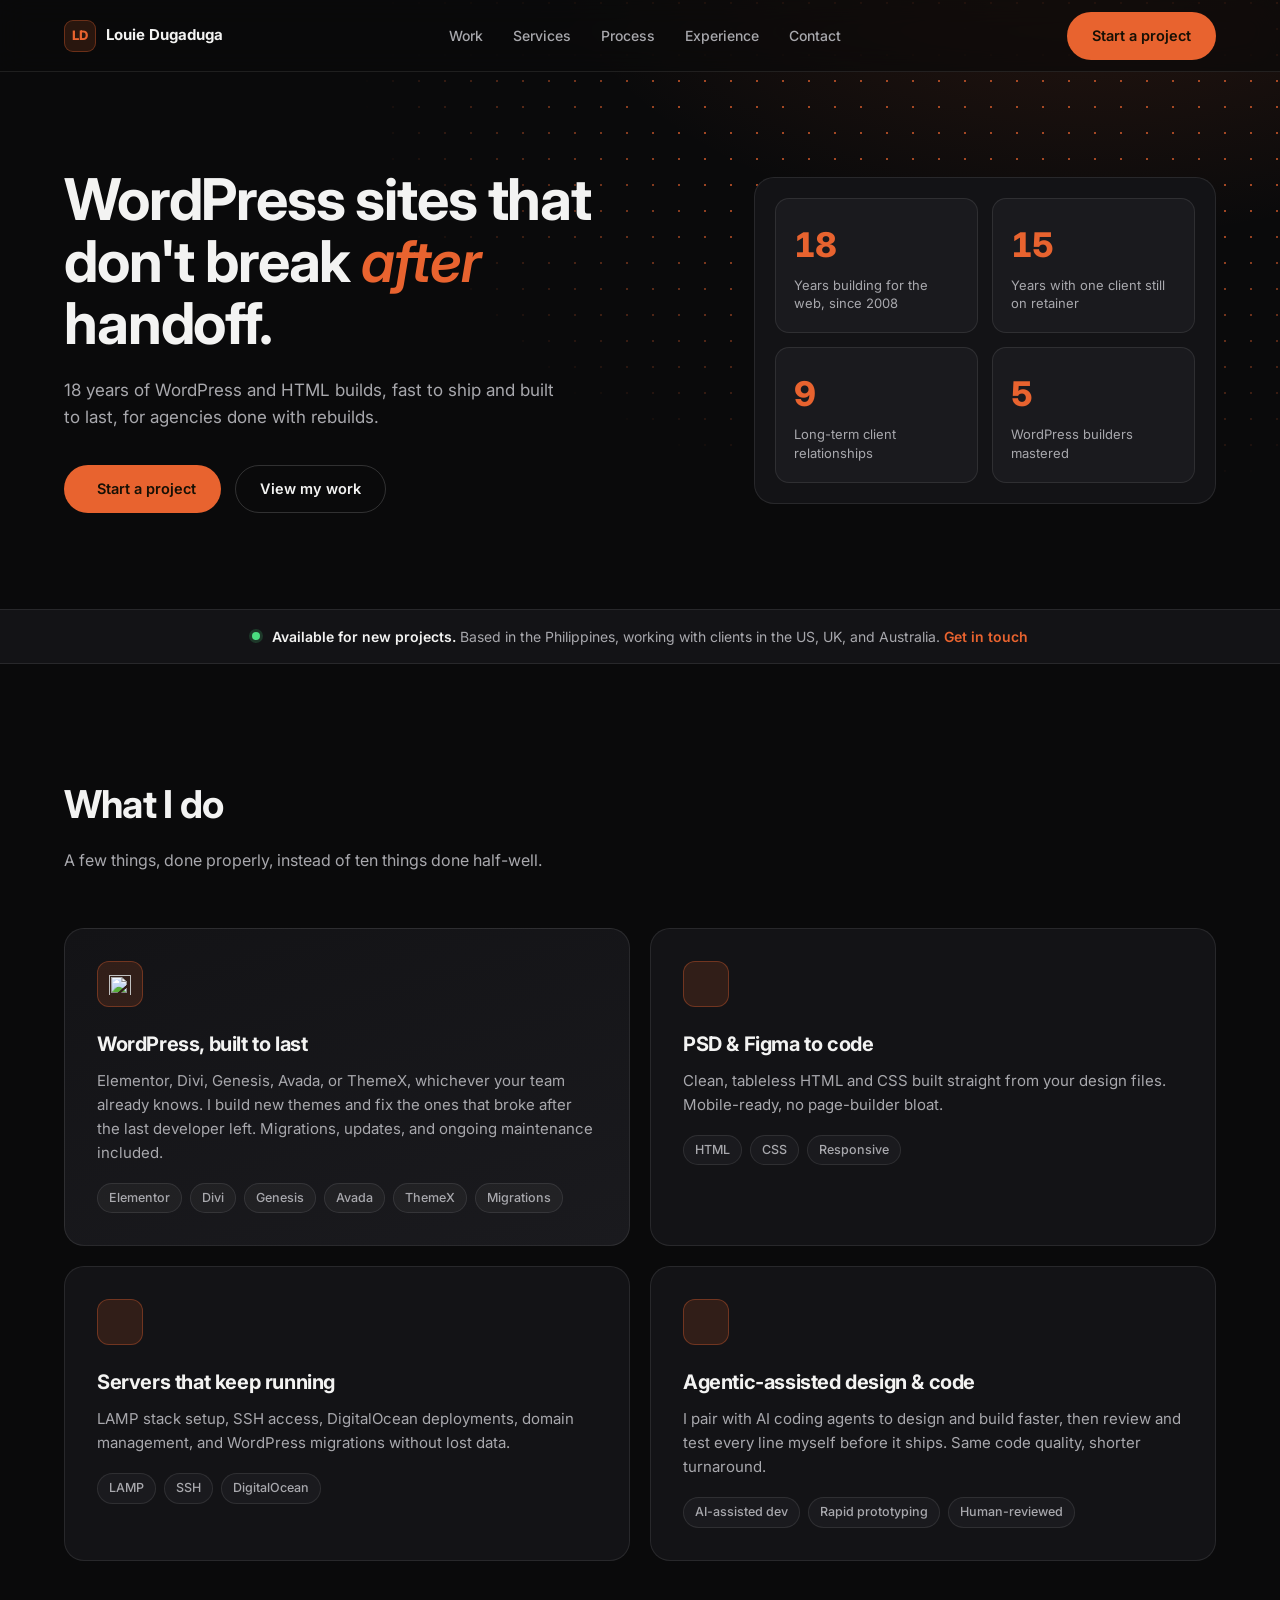
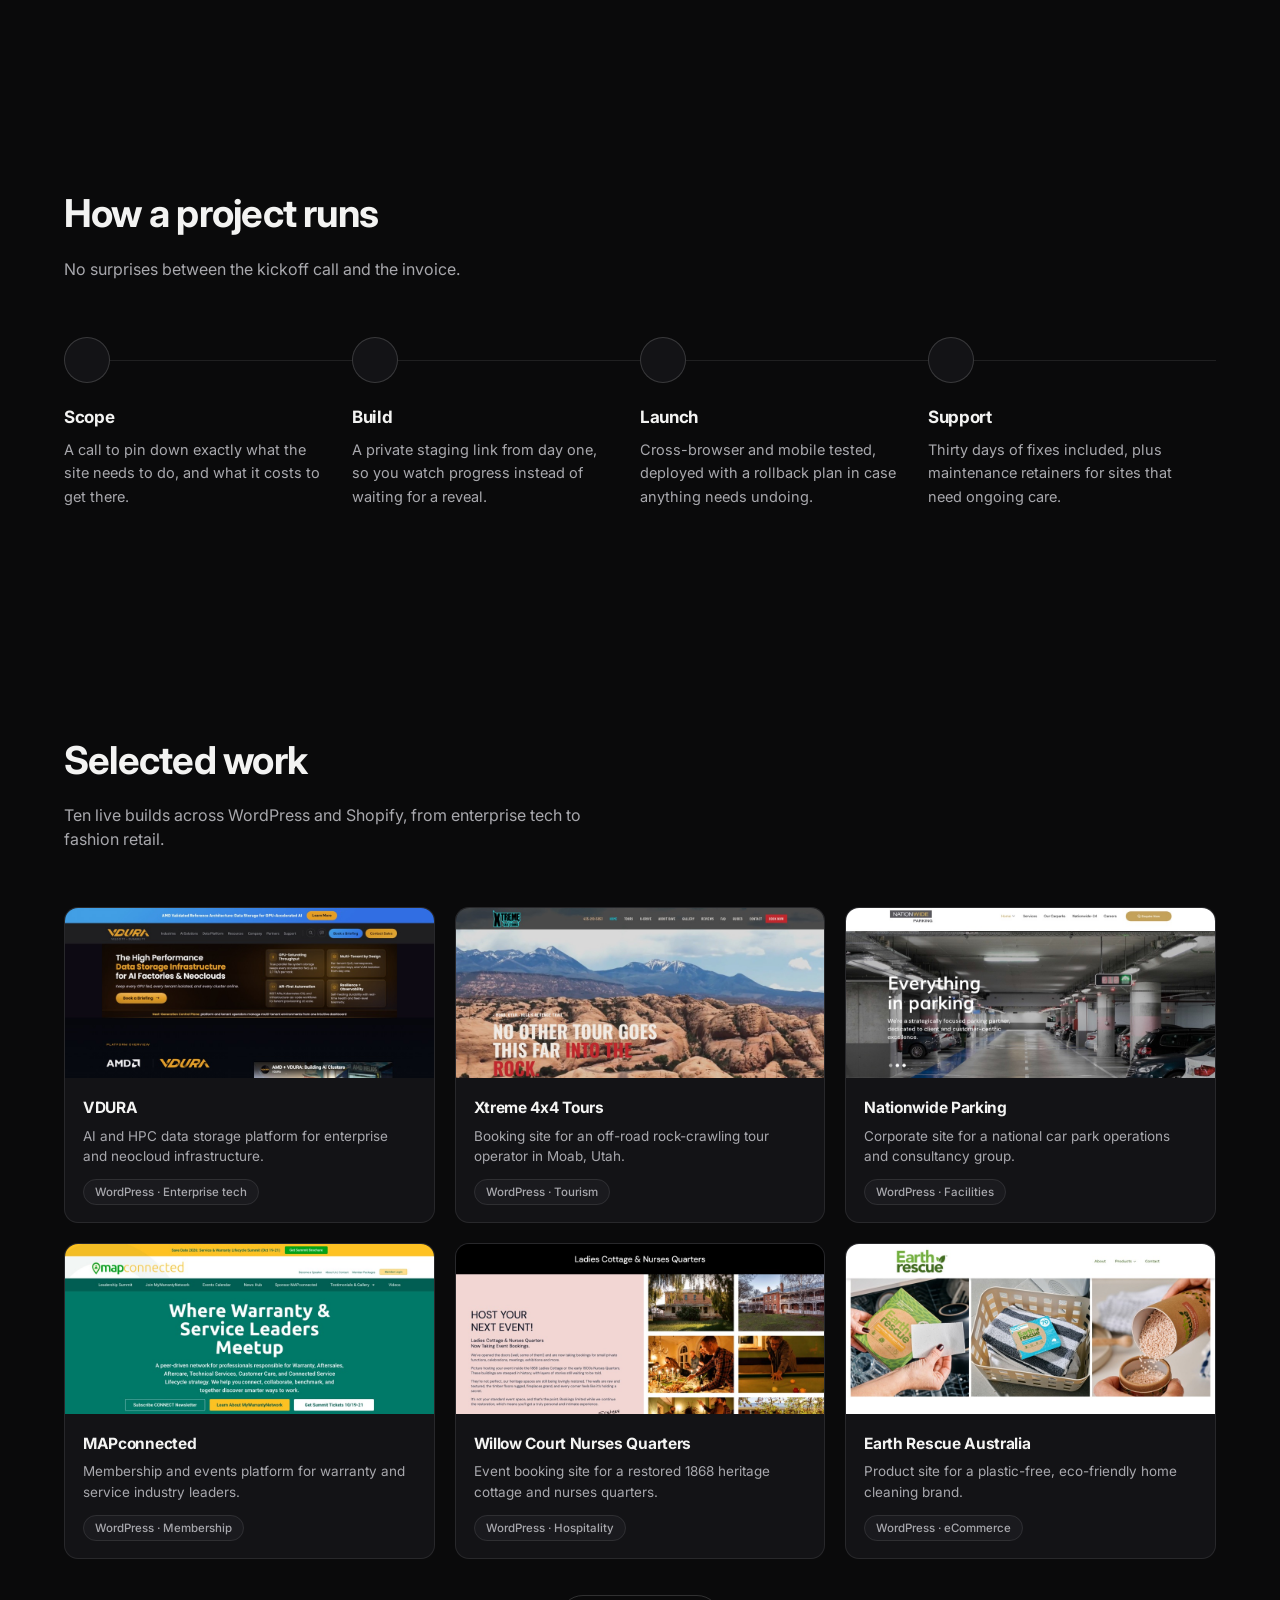
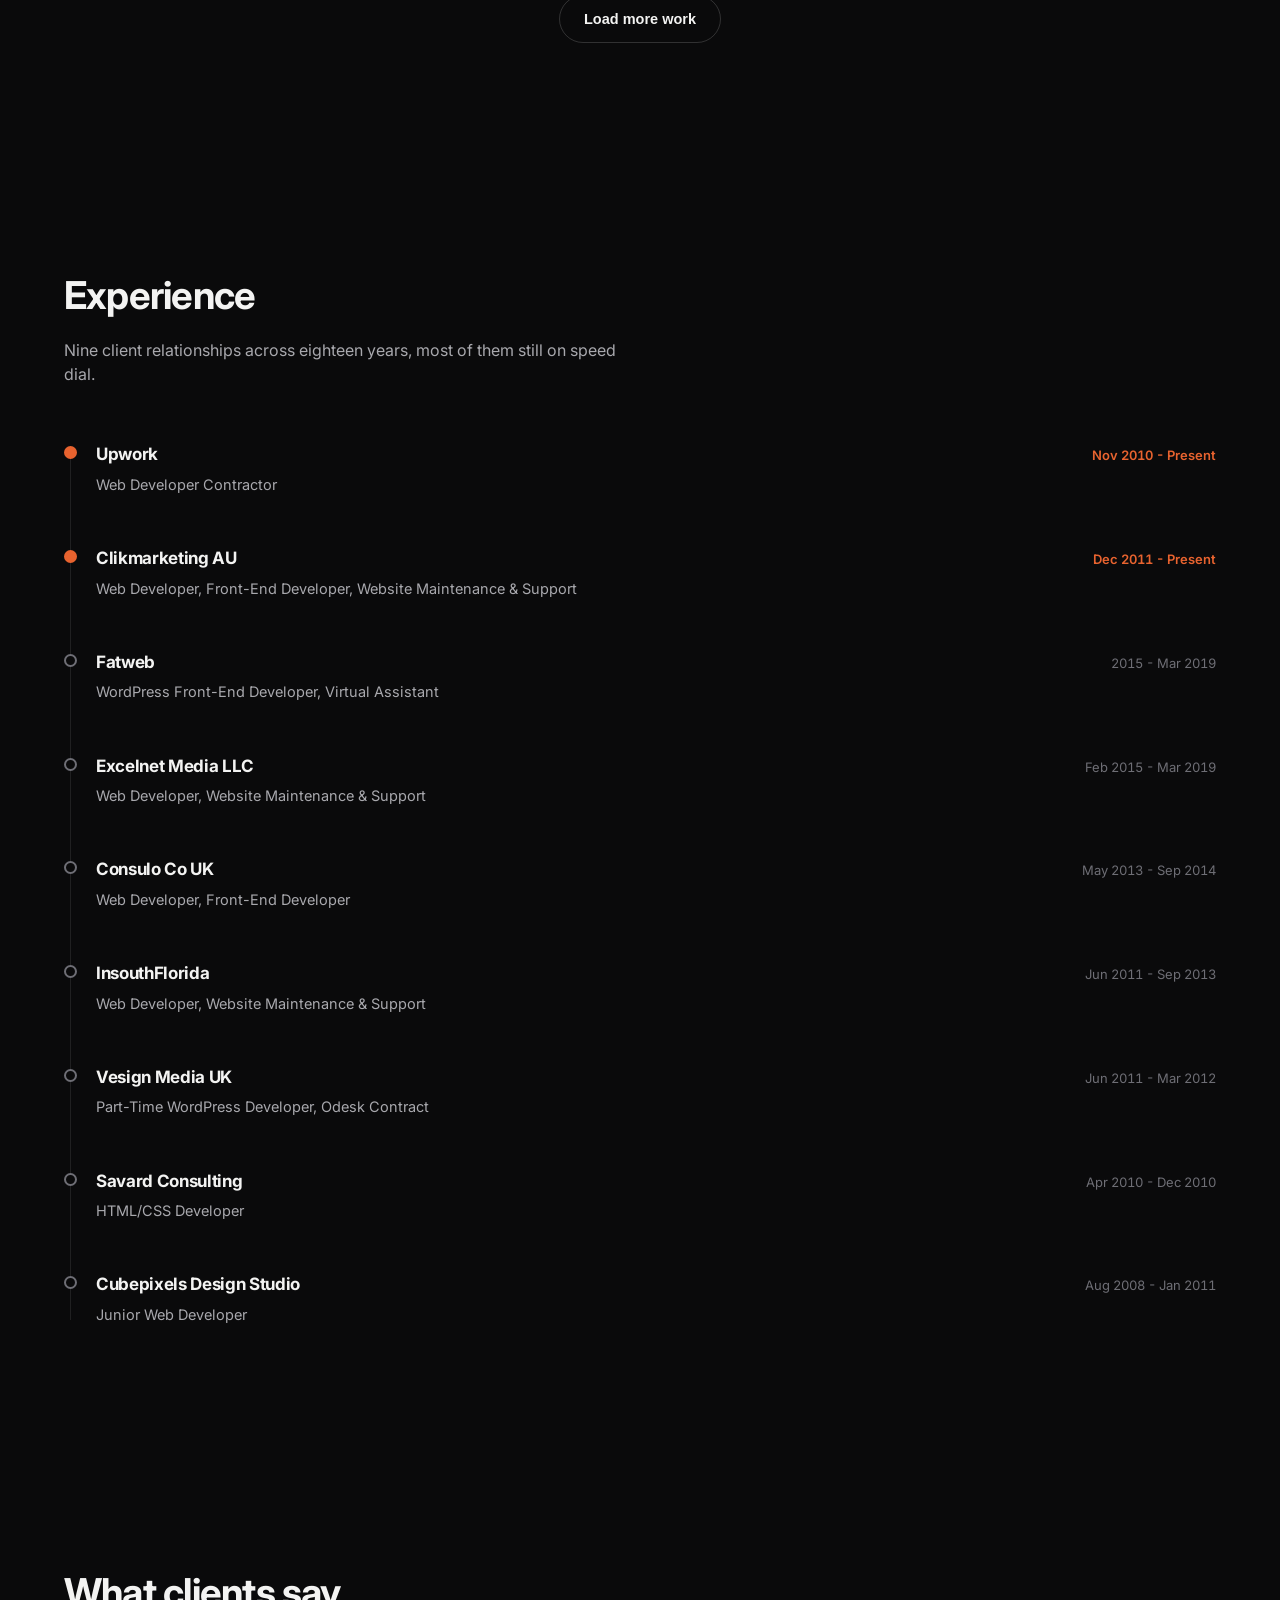
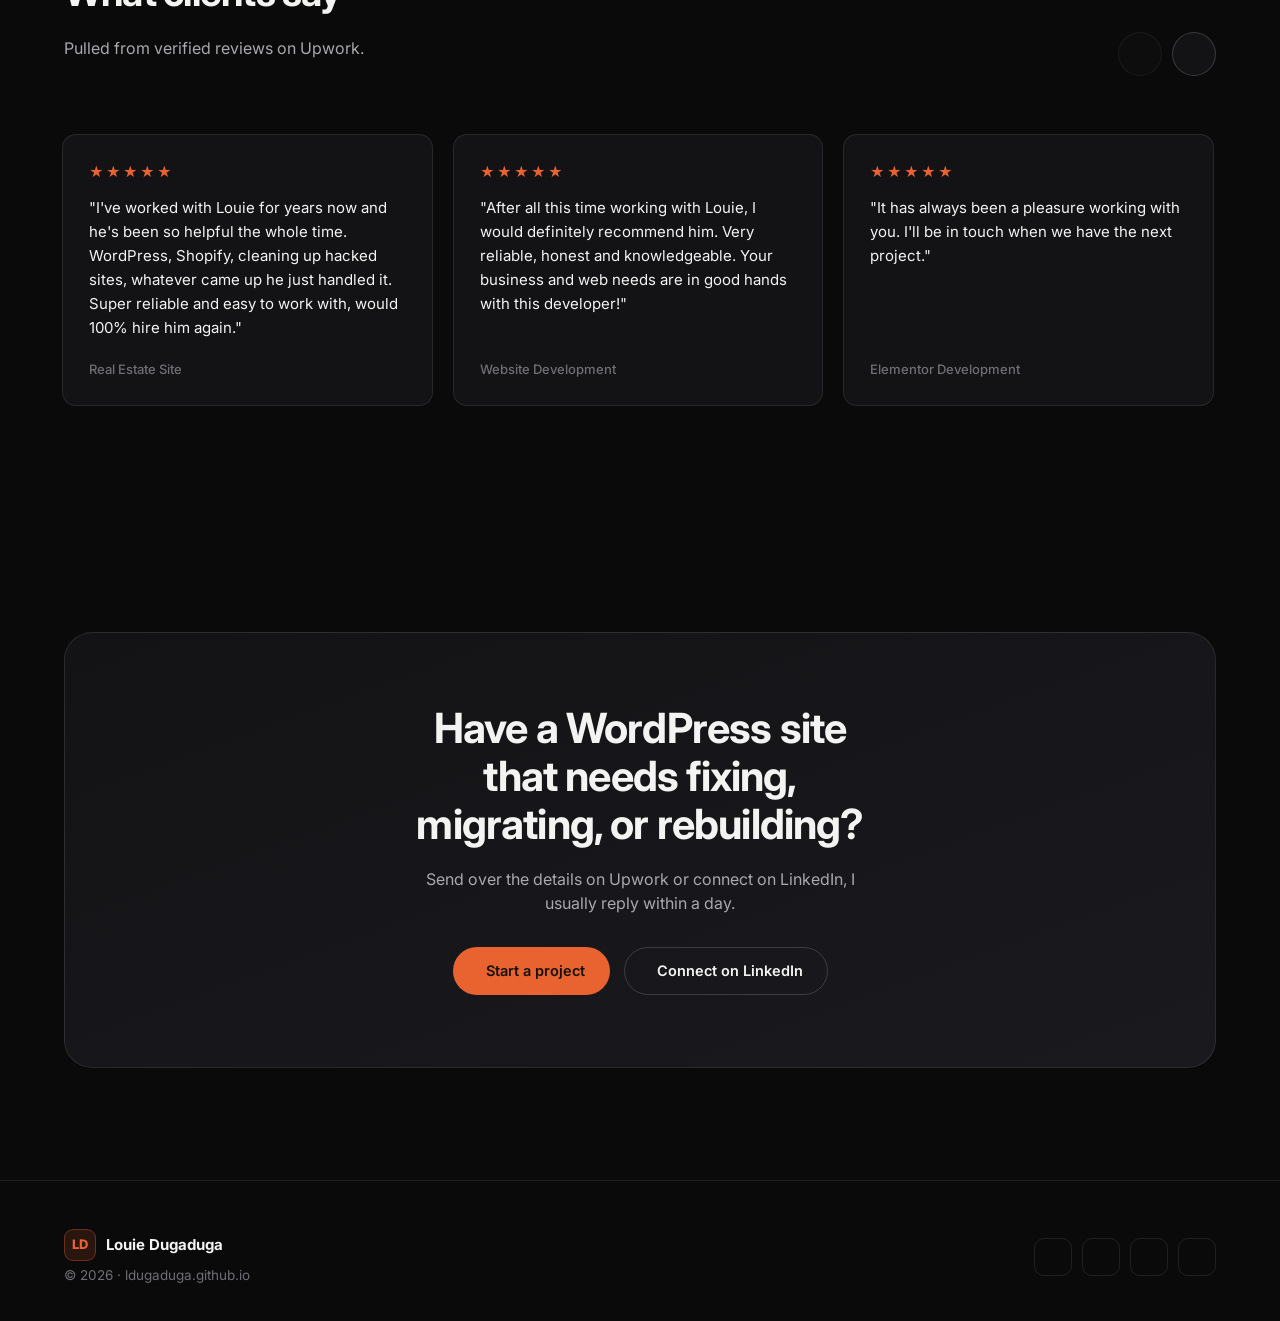
==== commit 20761d8b: "Add favicon, split CSS/JS into assets, expand work and testimonials - Add LD favicon (SVG + PNG fall" ====
--- a/index.html
+++ b/index.html
@@ -6,6 +6,11 @@
 <title>Louie Dugaduga - WordPress &amp; Frontend Developer</title>
 <meta name="description" content="18 years building fast, maintainable WordPress and HTML sites for agencies and small businesses. WordPress development, design-to-code, and server administration.">
 
+<link rel="icon" type="image/svg+xml" href="assets/favicon.svg">
+<link rel="icon" type="image/png" sizes="32x32" href="assets/favicon-32x32.png">
+<link rel="icon" type="image/png" sizes="16x16" href="assets/favicon-16x16.png">
+<link rel="apple-touch-icon" sizes="180x180" href="assets/apple-touch-icon.png">
+
 <!-- Google tag (gtag.js) -->
 <script async src="https://www.googletagmanager.com/gtag/js?id=G-VMQP5VEE18"></script>
 <script>
@@ -20,8 +25,8 @@
 <link rel="preconnect" href="https://fonts.gstatic.com" crossorigin>
 <link href="https://fonts.googleapis.com/css2?family=Inter:ital,opsz,wght@0,14..32,400;0,14..32,500;0,14..32,600;0,14..32,700;0,14..32,800;1,14..32,500;1,14..32,600&display=swap" rel="stylesheet">
 <link rel="stylesheet" href="https://cdn.jsdelivr.net/npm/@phosphor-icons/web@2.1.1/src/regular/style.css">
-<link rel="stylesheet" href="assets/style.css">
-
+
+<link rel="stylesheet" href="assets/css/style.css">
 </head>
 <body>
 
@@ -39,7 +44,7 @@
       <a href="#contact">Contact</a>
     </nav>
     <div class="nav-cta">
-      <button type="button" class="btn btn-primary" data-open-modal>Start a project</button>
+      <a class="btn btn-primary" href="https://www.upwork.com/freelancers/~01a9b9d3c52f9eeb7e" target="_blank" rel="noopener">Start a project</a>
       <button class="nav-toggle" id="navToggle" aria-label="Open menu"><i class="ph ph-list"></i></button>
     </div>
   </div>
@@ -49,7 +54,7 @@
     <a href="#process">Process</a>
     <a href="#experience">Experience</a>
     <a href="#contact">Contact</a>
-    <button type="button" class="btn btn-primary" data-open-modal>Start a project</button>
+    <a class="btn btn-primary" href="https://www.upwork.com/freelancers/~01a9b9d3c52f9eeb7e" target="_blank" rel="noopener">Start a project</a>
   </div>
 </header>
 
@@ -60,29 +65,29 @@
     <div class="wrap">
       <div class="reveal in">
         <h1>WordPress sites that don't break <em>after</em> handoff.</h1>
-        <p class="sub">18 years building fast, maintainable WordPress and HTML sites for agencies and small businesses who can't afford another rebuild.</p>
+        <p class="sub">18 years of WordPress and HTML builds, fast to ship and built to last, for agencies done with rebuilds.</p>
         <div class="hero-ctas">
-          <button type="button" class="btn btn-primary" data-open-modal>
+          <a class="btn btn-primary" href="https://www.upwork.com/freelancers/~01a9b9d3c52f9eeb7e" target="_blank" rel="noopener">
             <i class="ph ph-briefcase"></i> Start a project
-          </button>
+          </a>
           <a class="btn btn-secondary" href="#work">View my work</a>
         </div>
       </div>
       <div class="stat-panel reveal in">
         <div class="stat-card">
-          <div class="num">18</div>
+          <div class="num" data-count="18">0</div>
           <div class="label">Years building for the web, since 2008</div>
         </div>
         <div class="stat-card">
-          <div class="num">15</div>
+          <div class="num" data-count="15">0</div>
           <div class="label">Years with one client still on retainer</div>
         </div>
         <div class="stat-card">
-          <div class="num">9</div>
+          <div class="num" data-count="9">0</div>
           <div class="label">Long-term client relationships</div>
         </div>
         <div class="stat-card">
-          <div class="num">5</div>
+          <div class="num" data-count="5">0</div>
           <div class="label">WordPress builders mastered</div>
         </div>
       </div>
@@ -189,7 +194,7 @@
     <div class="wrap">
       <div class="section-head reveal">
         <h2>Selected work</h2>
-        <p>Live WordPress builds across enterprise tech, tourism, facilities, and hospitality.</p>
+        <p>Ten live builds across WordPress and Shopify, from enterprise tech to fashion retail.</p>
       </div>
       <div class="work-grid work-grid-3">
         <a class="work-card reveal" href="https://vdura.com" target="_blank" rel="noopener">
@@ -252,6 +257,49 @@
             <span class="tag">WordPress · eCommerce</span>
           </div>
         </a>
+        <a class="work-card work-card-extra is-hidden reveal" href="https://tracispermits.com/" target="_blank" rel="noopener">
+          <div class="work-thumb">
+            <img src="assets/work/tracispermits.jpg" alt="Traci's Permits website homepage" loading="lazy">
+          </div>
+          <div class="work-body">
+            <h3>Traci's Permits</h3>
+            <p>Building permit and zoning expediting service for Suffolk County, NY.</p>
+            <span class="tag">WordPress · Professional services</span>
+          </div>
+        </a>
+        <a class="work-card work-card-extra is-hidden reveal" href="https://mastertierjapan.com/" target="_blank" rel="noopener">
+          <div class="work-thumb">
+            <img src="assets/work/mastertierjapan.jpg" alt="Master Tier Japan website homepage" loading="lazy">
+          </div>
+          <div class="work-body">
+            <h3>Master Tier Japan</h3>
+            <p>Digital marketing agency site serving clients across the US and Japan.</p>
+            <span class="tag">WordPress · Marketing agency</span>
+          </div>
+        </a>
+        <a class="work-card work-card-extra is-hidden reveal" href="https://aen1986.com/ja/" target="_blank" rel="noopener">
+          <div class="work-thumb">
+            <img src="assets/work/aen1986.jpg" alt="A.en website homepage" loading="lazy">
+          </div>
+          <div class="work-body">
+            <h3>A.en</h3>
+            <p>Brand operations and consulting partner site for the Japanese market.</p>
+            <span class="tag">WordPress · Consulting</span>
+          </div>
+        </a>
+        <a class="work-card work-card-extra is-hidden reveal" href="https://bobochoses.com/" target="_blank" rel="noopener">
+          <div class="work-thumb">
+            <img src="assets/work/bobochoses.jpg" alt="Bobo Choses website homepage" loading="lazy">
+          </div>
+          <div class="work-body">
+            <h3>Bobo Choses</h3>
+            <p>Dev collaboration on a Shopify storefront for a women's and kids' fashion brand.</p>
+            <span class="tag">Shopify · eCommerce</span>
+          </div>
+        </a>
+      </div>
+      <div class="work-more">
+        <button class="btn btn-secondary" id="workLoadMore" type="button">Load more work</button>
       </div>
     </div>
   </section>
@@ -343,31 +391,88 @@
   <!-- TESTIMONIALS -->
   <section class="section">
     <div class="wrap">
-      <div class="section-head reveal">
-        <h2>What clients say</h2>
-        <p>Pulled from verified reviews on Upwork.</p>
-      </div>
-      <div class="quote-grid">
-        <div class="quote-card reveal">
-          <div>
-            <div class="stars">★★★★★</div>
-            <p class="body">"Amazing work! He quickly responds and gets the job done, going above and beyond. I have hired him multiple times and he's now my go-to for Wordpress."</p>
-          </div>
-          <div class="quote-attr">Verified Upwork Client</div>
-        </div>
-        <div class="quote-card reveal">
-          <div>
-            <div class="stars">★★★★★</div>
-            <p class="body">"I've hired Louie a few times now and he is always able to help, communicates well, and works quickly. Thanks for all of your great work!"</p>
-          </div>
-          <div class="quote-attr">Verified Upwork Client</div>
-        </div>
-        <div class="quote-card reveal">
-          <div>
-            <div class="stars">★★★★★</div>
-            <p class="body">"Very skilled in Wordpress and troubleshooting. Quickly delivers, amazing work! Will be hiring again!"</p>
-          </div>
-          <div class="quote-attr">Verified Upwork Client</div>
+      <div class="section-head testi-head reveal">
+        <div>
+          <h2>What clients say</h2>
+          <p>Pulled from verified reviews on Upwork.</p>
+        </div>
+        <div class="slider-nav">
+          <button class="slider-btn" type="button" data-slide-prev aria-label="Previous testimonials"><i class="ph ph-arrow-left"></i></button>
+          <button class="slider-btn" type="button" data-slide-next aria-label="Next testimonials"><i class="ph ph-arrow-right"></i></button>
+        </div>
+      </div>
+      <div class="testi-slider">
+        <div class="testi-track" data-slide-track>
+          <div class="quote-card testi-slide reveal">
+            <div>
+              <div class="stars">★★★★★</div>
+              <p class="body">"I've worked with Louie for years now and he's been so helpful the whole time. WordPress, Shopify, cleaning up hacked sites, whatever came up he just handled it. Super reliable and easy to work with, would 100% hire him again."</p>
+            </div>
+            <div class="quote-attr">Real Estate Site</div>
+          </div>
+          <div class="quote-card testi-slide reveal">
+            <div>
+              <div class="stars">★★★★★</div>
+              <p class="body">"After all this time working with Louie, I would definitely recommend him. Very reliable, honest and knowledgeable. Your business and web needs are in good hands with this developer!"</p>
+            </div>
+            <div class="quote-attr">Website Development</div>
+          </div>
+          <div class="quote-card testi-slide reveal">
+            <div>
+              <div class="stars">★★★★★</div>
+              <p class="body">"It has always been a pleasure working with you. I'll be in touch when we have the next project."</p>
+            </div>
+            <div class="quote-attr">Elementor Development</div>
+          </div>
+          <div class="quote-card testi-slide reveal">
+            <div>
+              <div class="stars">★★★★★</div>
+              <p class="body">"Louie is a great guy and a competent developer. I will work with him in the future if I have more work to do."</p>
+            </div>
+            <div class="quote-attr">SEO Agency Project</div>
+          </div>
+          <div class="quote-card testi-slide reveal">
+            <div>
+              <div class="stars">★★★★★</div>
+              <p class="body">"Louie was great to work with, responsive and knew what he was doing. A pleasure to work with."</p>
+            </div>
+            <div class="quote-attr">Server Migration</div>
+          </div>
+          <div class="quote-card testi-slide reveal">
+            <div>
+              <div class="stars">★★★★★</div>
+              <p class="body">"Thanks Louie, great work. We will definitely be in touch when we need more help."</p>
+            </div>
+            <div class="quote-attr">Porto Theme Update</div>
+          </div>
+          <div class="quote-card testi-slide reveal">
+            <div>
+              <div class="stars">★★★★★</div>
+              <p class="body">"Louie is fast, detailed and a great communicator. I have worked with him over several years on multiple projects and each one has been a joy. Looking forward to the next one."</p>
+            </div>
+            <div class="quote-attr">Elementor Customisation</div>
+          </div>
+          <div class="quote-card testi-slide reveal">
+            <div>
+              <div class="stars">★★★★★</div>
+              <p class="body">"Great worker will rehire."</p>
+            </div>
+            <div class="quote-attr">Menu Fix</div>
+          </div>
+          <div class="quote-card testi-slide reveal">
+            <div>
+              <div class="stars">★★★★★</div>
+              <p class="body">"Great worker"</p>
+            </div>
+            <div class="quote-attr">Frontend Coding</div>
+          </div>
+          <div class="quote-card testi-slide reveal">
+            <div>
+              <div class="stars">★★★★★</div>
+              <p class="body">"Great work!"</p>
+            </div>
+            <div class="quote-attr">Lead Developer Role</div>
+          </div>
         </div>
       </div>
     </div>
@@ -378,11 +483,11 @@
     <div class="wrap">
       <div class="cta-banner reveal">
         <h2>Have a WordPress site that needs fixing, migrating, or rebuilding?</h2>
-        <p>Send over the details or connect on LinkedIn, I usually reply within a day.</p>
+        <p>Send over the details on Upwork or connect on LinkedIn, I usually reply within a day.</p>
         <div class="cta-actions">
-          <button type="button" class="btn btn-primary" data-open-modal>
+          <a class="btn btn-primary" href="https://www.upwork.com/freelancers/~01a9b9d3c52f9eeb7e" target="_blank" rel="noopener">
             <i class="ph ph-briefcase"></i> Start a project
-          </button>
+          </a>
           <a class="btn btn-secondary" href="https://www.linkedin.com/in/louie-dugaduga-514a8912/" target="_blank" rel="noopener">
             <i class="ph ph-linkedin-logo"></i> Connect on LinkedIn
           </a>
@@ -408,124 +513,7 @@
   </div>
 </footer>
 
-<div class="modal-overlay" id="contactModal" aria-hidden="true">
-  <div class="modal-card" role="dialog" aria-modal="true" aria-labelledby="modalTitle">
-    <button type="button" class="modal-close" id="modalClose" aria-label="Close">
-      <i class="ph ph-x"></i>
-    </button>
-    <h2 id="modalTitle">Start a project</h2>
-    <p class="lead">Tell me a bit about your project and I'll reply by email.</p>
-    <form id="contactForm" action="https://formspree.io/f/xrgrqdol" method="POST">
-      <div class="field">
-        <label for="modalName">Name</label>
-        <input type="text" id="modalName" name="name" required maxlength="100">
-      </div>
-      <div class="field">
-        <label for="modalEmail">Email</label>
-        <input type="email" id="modalEmail" name="email" required>
-      </div>
-      <div class="field">
-        <label for="modalMessage">Message</label>
-        <textarea id="modalMessage" name="message" required maxlength="5000"></textarea>
-      </div>
-      <input type="text" name="_gotcha" class="honeypot" tabindex="-1" autocomplete="off">
-      <button type="submit" class="btn btn-primary">Send message</button>
-      <p class="form-status" id="formStatus"></p>
-    </form>
-  </div>
-</div>
-
-<script>
-  (function(){
-    var toggle = document.getElementById('navToggle');
-    var menu = document.getElementById('mobileMenu');
-    toggle.addEventListener('click', function(){
-      menu.classList.toggle('open');
-      var open = menu.classList.contains('open');
-      toggle.innerHTML = open ? '<i class="ph ph-x"></i>' : '<i class="ph ph-list"></i>';
-    });
-    menu.querySelectorAll('a, button').forEach(function(el){
-      el.addEventListener('click', function(){
-        menu.classList.remove('open');
-        toggle.innerHTML = '<i class="ph ph-list"></i>';
-      });
-    });
-
-    var prefersReduced = window.matchMedia('(prefers-reduced-motion: reduce)').matches;
-    if(!prefersReduced && 'IntersectionObserver' in window){
-      var observer = new IntersectionObserver(function(entries){
-        entries.forEach(function(entry){
-          if(entry.isIntersecting){
-            entry.target.classList.add('in');
-            observer.unobserve(entry.target);
-          }
-        });
-      }, { threshold: 0.15, rootMargin: '0px 0px -60px 0px' });
-      document.querySelectorAll('.reveal').forEach(function(el){ observer.observe(el); });
-    } else {
-      document.querySelectorAll('.reveal').forEach(function(el){ el.classList.add('in'); });
-    }
-  })();
-
-  (function(){
-    var modal = document.getElementById('contactModal');
-    var closeBtn = document.getElementById('modalClose');
-    var form = document.getElementById('contactForm');
-    var status = document.getElementById('formStatus');
-    var lastFocused = null;
-
-    function openModal(e){
-      if(e) e.preventDefault();
-      lastFocused = document.activeElement;
-      modal.classList.add('open');
-      modal.setAttribute('aria-hidden', 'false');
-      document.body.classList.add('modal-open');
-      var firstField = modal.querySelector('input, textarea');
-      if(firstField) firstField.focus();
-    }
-    function closeModal(){
-      modal.classList.remove('open');
-      modal.setAttribute('aria-hidden', 'true');
-      document.body.classList.remove('modal-open');
-      if(lastFocused && lastFocused.focus) lastFocused.focus();
-    }
-
-    document.querySelectorAll('[data-open-modal]').forEach(function(t){
-      t.addEventListener('click', openModal);
-    });
-    closeBtn.addEventListener('click', closeModal);
-    modal.addEventListener('click', function(e){ if(e.target === modal) closeModal(); });
-    document.addEventListener('keydown', function(e){
-      if(e.key === 'Escape' && modal.classList.contains('open')) closeModal();
-    });
-
-    form.addEventListener('submit', function(e){
-      e.preventDefault();
-      status.className = 'form-status';
-      status.textContent = '';
-      fetch(form.action, {
-        method: 'POST',
-        body: new FormData(form),
-        headers: { 'Accept': 'application/json' }
-      }).then(function(res){
-        if(res.ok){
-          status.textContent = "Thanks, that's sent. I'll reply by email shortly.";
-          status.className = 'form-status success';
-          form.reset();
-        } else {
-          return res.json().catch(function(){ return null; }).then(function(data){
-            var msg = data && data.errors ? data.errors.map(function(er){ return er.message; }).join(', ') : null;
-            status.textContent = msg || 'Something went wrong, please try again.';
-            status.className = 'form-status error';
-          });
-        }
-      }).catch(function(){
-        status.textContent = 'Network error, please try again.';
-        status.className = 'form-status error';
-      });
-    });
-  })();
-</script>
+<script src="assets/js/main.js" defer></script>
 
 </body>
 </html>
--- a/assets/css/style.css
+++ b/assets/css/style.css
@@ -0,0 +1,602 @@
+  :root{
+    --bg:#0a0a0b;
+    --surface:#131316;
+    --surface-2:#1a1a1e;
+    --border:rgba(255,255,255,0.09);
+    --border-strong:rgba(255,255,255,0.16);
+    --text-primary:#f3f3f2;
+    --text-secondary:#a8a8ad;
+    --text-tertiary:#6e6e75;
+    --accent:#e8632f;
+    --accent-soft:rgba(232,99,47,0.14);
+    --accent-line:rgba(232,99,47,0.35);
+    --radius-s:8px;
+    --radius-m:14px;
+    --radius-l:20px;
+    --maxw:1200px;
+  }
+
+  *{box-sizing:border-box;}
+  html{scroll-behavior:smooth;}
+  @media (prefers-reduced-motion: reduce){ html{scroll-behavior:auto;} }
+
+  body{
+    margin:0;
+    background:var(--bg);
+    color:var(--text-primary);
+    font-family:'Inter',system-ui,-apple-system,sans-serif;
+    font-size:16px;
+    line-height:1.5;
+    -webkit-font-smoothing:antialiased;
+  }
+
+  img{max-width:100%;display:block;}
+  a{color:inherit;text-decoration:none;}
+  ul{margin:0;padding:0;list-style:none;}
+  section{position:relative;}
+
+  .wrap{
+    max-width:var(--maxw);
+    margin:0 auto;
+    padding:0 24px;
+  }
+
+  h1,h2,h3{
+    font-weight:700;
+    letter-spacing:-0.02em;
+    margin:0;
+  }
+
+  em{
+    font-style:italic;
+    color:var(--accent);
+    font-weight:600;
+  }
+  em.uline-y, em.uline-g, em.uline-j{ padding-bottom:2px; }
+
+  .eyebrow{
+    font-size:12.5px;
+    font-weight:600;
+    letter-spacing:0.03em;
+    color:var(--text-tertiary);
+    margin:0 0 14px;
+  }
+
+  .btn{
+    display:inline-flex;
+    align-items:center;
+    justify-content:center;
+    gap:8px;
+    height:48px;
+    padding:0 24px;
+    border-radius:999px;
+    font-weight:600;
+    font-size:14.5px;
+    white-space:nowrap;
+    border:1px solid transparent;
+    transition:transform .18s cubic-bezier(.16,1,.3,1), background .18s ease, border-color .18s ease;
+    cursor:pointer;
+  }
+  .btn:active{ transform:scale(0.97); }
+  .btn-primary{
+    background:var(--accent);
+    color:#161005;
+  }
+  .btn-primary:hover{ background:#f27441; }
+  .btn-secondary{
+    background:transparent;
+    border-color:var(--border-strong);
+    color:var(--text-primary);
+  }
+  .btn-secondary:hover{ border-color:var(--accent); color:var(--accent); }
+  .btn-ghost{
+    background:var(--surface-2);
+    border-color:var(--border);
+    color:var(--text-primary);
+    height:44px;
+    padding:0 20px;
+    font-size:14px;
+  }
+  .btn-ghost:hover{ border-color:var(--accent); }
+
+  /* ---------- NAV ---------- */
+  header.nav{
+    position:fixed;
+    top:0; left:0; right:0;
+    z-index:100;
+    height:72px;
+    display:flex;
+    align-items:center;
+    background:rgba(10,10,11,0.72);
+    backdrop-filter:blur(14px) saturate(140%);
+    -webkit-backdrop-filter:blur(14px) saturate(140%);
+    border-bottom:1px solid var(--border);
+  }
+  .nav-inner{
+    width:100%;
+    display:flex;
+    align-items:center;
+    justify-content:space-between;
+    gap:24px;
+  }
+  .logo{
+    display:flex;
+    align-items:center;
+    gap:10px;
+    font-weight:700;
+    font-size:15px;
+  }
+  .logo-mark{
+    width:32px;height:32px;
+    border-radius:9px;
+    background:var(--accent-soft);
+    border:1px solid var(--accent-line);
+    color:var(--accent);
+    display:flex;align-items:center;justify-content:center;
+    font-size:13px;font-weight:800;
+  }
+  nav.links{
+    display:flex;
+    align-items:center;
+    gap:30px;
+  }
+  nav.links a{
+    font-size:14px;
+    font-weight:500;
+    color:var(--text-secondary);
+    transition:color .15s ease;
+  }
+  nav.links a:hover{ color:var(--text-primary); }
+  .nav-cta{ display:flex; align-items:center; gap:16px; }
+  .nav-toggle{
+    display:none;
+    width:40px;height:40px;
+    border-radius:10px;
+    border:1px solid var(--border);
+    background:var(--surface);
+    color:var(--text-primary);
+    align-items:center;justify-content:center;
+    font-size:20px;
+  }
+
+  @media (max-width:860px){
+    nav.links{ display:none; }
+    .nav-toggle{ display:flex; }
+  }
+  @media (max-width:480px){
+    .nav-cta .btn-primary{ display:none; }
+    .logo{ font-size:0; gap:0; }
+    .logo .logo-mark{ font-size:13px; }
+  }
+
+  .mobile-menu{
+    position:fixed;
+    top:72px; left:0; right:0;
+    background:var(--bg);
+    border-bottom:1px solid var(--border);
+    padding:12px 24px 24px;
+    display:none;
+    flex-direction:column;
+    gap:4px;
+    z-index:99;
+  }
+  .mobile-menu.open{ display:flex; }
+  .mobile-menu a{
+    padding:14px 4px;
+    font-size:16px;
+    font-weight:500;
+    color:var(--text-secondary);
+    border-bottom:1px solid var(--border);
+  }
+  .mobile-menu .btn{ margin-top:14px; width:100%; }
+
+  /* ---------- HERO ---------- */
+  .hero{
+    position:relative;
+    overflow:hidden;
+    padding:168px 0 96px;
+    background:
+      radial-gradient(ellipse 900px 500px at 85% -10%, rgba(232,99,47,0.14), transparent 60%);
+  }
+  .hero::before{
+    content:"";
+    position:absolute;
+    inset:0;
+    background-image:radial-gradient(rgba(232,99,47,0.85) 1.4px, transparent 1.4px);
+    background-size:26px 26px;
+    background-position:-10px -10px;
+    -webkit-mask-image:radial-gradient(ellipse 820px 580px at 78% 10%, black 40%, transparent 78%);
+    mask-image:radial-gradient(ellipse 820px 580px at 78% 10%, black 40%, transparent 78%);
+    opacity:0.8;
+    pointer-events:none;
+  }
+  .hero .wrap{
+    position:relative;
+    z-index:1;
+    display:grid;
+    grid-template-columns:1.15fr 0.85fr;
+    gap:64px;
+    align-items:center;
+  }
+  .hero h1{
+    font-size:clamp(2.4rem, 4.6vw, 3.6rem);
+    line-height:1.08;
+  }
+  .hero p.sub{
+    margin:22px 0 34px;
+    max-width:46ch;
+    font-size:17px;
+    color:var(--text-secondary);
+    line-height:1.6;
+  }
+  .hero-ctas{ display:flex; gap:14px; flex-wrap:wrap; }
+
+  .stat-panel{
+    background:var(--surface);
+    border:1px solid var(--border);
+    border-radius:var(--radius-l);
+    padding:20px;
+    display:grid;
+    grid-template-columns:1fr 1fr;
+    gap:14px;
+  }
+  .stat-card{
+    background:var(--surface-2);
+    border:1px solid var(--border);
+    border-radius:var(--radius-m);
+    padding:20px 18px;
+  }
+  .stat-card .num{
+    font-size:34px;
+    font-weight:800;
+    color:var(--accent);
+    letter-spacing:-0.02em;
+    font-variant-numeric:tabular-nums;
+  }
+  .stat-card .label{
+    margin-top:6px;
+    font-size:13px;
+    color:var(--text-secondary);
+    line-height:1.4;
+  }
+
+  @media (max-width:900px){
+    .hero .wrap{ grid-template-columns:1fr; }
+    .hero{ padding-top:130px; }
+    .hero::before{
+      -webkit-mask-image:radial-gradient(ellipse 480px 220px at 50% 0%, black 25%, transparent 70%);
+      mask-image:radial-gradient(ellipse 480px 220px at 50% 0%, black 25%, transparent 70%);
+      opacity:0.6;
+    }
+  }
+
+  /* ---------- AVAILABILITY STRIP ---------- */
+  .strip{
+    border-top:1px solid var(--border);
+    border-bottom:1px solid var(--border);
+    background:var(--surface);
+  }
+  .strip .wrap{
+    padding:16px 24px;
+    display:flex;
+    align-items:center;
+    justify-content:center;
+    gap:12px;
+    flex-wrap:wrap;
+    text-align:center;
+  }
+  .dot-live{
+    width:8px;height:8px;border-radius:50%;
+    background:#4ade80;
+    box-shadow:0 0 0 3px rgba(74,222,128,0.18);
+    flex-shrink:0;
+  }
+  .strip p{ margin:0; font-size:14px; color:var(--text-secondary); }
+  .strip strong{ color:var(--text-primary); font-weight:600; }
+  .strip a{ color:var(--accent); font-weight:600; }
+  .strip a:hover{ text-decoration:underline; }
+
+  /* ---------- SECTION SHELL ---------- */
+  .section{ padding:112px 0; }
+  .section-head{ max-width:640px; margin-bottom:56px; }
+  .section-head h2{ font-size:clamp(1.8rem,3vw,2.4rem); }
+  .section-head p{ margin-top:14px; color:var(--text-secondary); font-size:16px; max-width:56ch; }
+
+  /* ---------- SERVICES (bento) ---------- */
+  .services-grid{
+    display:grid;
+    grid-template-columns:repeat(2,1fr);
+    gap:20px;
+  }
+  .svc-card{
+    background:var(--surface);
+    border:1px solid var(--border);
+    border-radius:var(--radius-l);
+    padding:32px;
+    transition:border-color .2s ease, transform .2s cubic-bezier(.16,1,.3,1);
+  }
+  .svc-card:hover{ border-color:var(--border-strong); transform:translateY(-3px); }
+  .svc-featured{ background:linear-gradient(165deg, var(--surface) 0%, var(--surface-2) 100%); }
+  .svc-icon{
+    width:46px;height:46px;
+    border-radius:12px;
+    background:var(--accent-soft);
+    border:1px solid var(--accent-line);
+    color:var(--accent);
+    display:flex;align-items:center;justify-content:center;
+    font-size:22px;
+    margin-bottom:22px;
+  }
+  .svc-card h3{ font-size:20px; margin-bottom:10px; }
+  .svc-card p{ color:var(--text-secondary); font-size:15px; line-height:1.6; margin:0 0 18px; }
+  .tag-row{ display:flex; flex-wrap:wrap; gap:8px; }
+  .tag{
+    font-size:12.5px;
+    font-weight:500;
+    color:var(--text-secondary);
+    background:var(--surface-2);
+    border:1px solid var(--border);
+    padding:5px 11px;
+    border-radius:999px;
+  }
+  .svc-featured .tag{ background:rgba(255,255,255,0.04); }
+
+  @media (max-width:760px){
+    .services-grid{ grid-template-columns:1fr; }
+    .svc-featured{ grid-row:auto; }
+  }
+
+  /* ---------- PROCESS ---------- */
+  .process-row{
+    display:grid;
+    grid-template-columns:repeat(4,1fr);
+    gap:0;
+    position:relative;
+  }
+  .process-row::before{
+    content:"";
+    position:absolute;
+    top:23px; left:0; right:0;
+    height:1px;
+    background:var(--border);
+  }
+  .proc-item{ padding-right:28px; position:relative; }
+  .proc-dot{
+    width:46px;height:46px;
+    border-radius:50%;
+    background:var(--surface);
+    border:1px solid var(--border-strong);
+    display:flex;align-items:center;justify-content:center;
+    color:var(--accent);
+    font-size:19px;
+    margin-bottom:22px;
+    position:relative;
+    z-index:1;
+  }
+  .proc-item h3{ font-size:17px; margin-bottom:8px; }
+  .proc-item p{ font-size:14.5px; color:var(--text-secondary); line-height:1.6; margin:0; }
+
+  @media (max-width:820px){
+    .process-row{ grid-template-columns:1fr; gap:36px; }
+    .process-row::before{ display:none; }
+    .proc-item{ padding-right:0; }
+  }
+
+  /* ---------- WORK GRID ---------- */
+  .work-grid{
+    display:grid;
+    grid-template-columns:repeat(4,1fr);
+    gap:20px;
+  }
+  .work-grid-3{ grid-template-columns:repeat(3,1fr); }
+  .work-grid-2{ grid-template-columns:repeat(2,1fr); }
+  .work-card{
+    display:block;
+    border:1px solid var(--border);
+    border-radius:var(--radius-m);
+    overflow:hidden;
+    background:var(--surface);
+    transition:transform .2s cubic-bezier(.16,1,.3,1), border-color .2s ease;
+  }
+  .work-card:hover{ transform:translateY(-4px); border-color:var(--border-strong); }
+  .work-thumb{
+    height:170px;
+    position:relative;
+    overflow:hidden;
+    background:var(--surface-2);
+  }
+  .work-thumb img{
+    width:100%;
+    height:100%;
+    object-fit:cover;
+    object-position:top center;
+    transition:transform .4s cubic-bezier(.16,1,.3,1);
+  }
+  .work-card:hover .work-thumb img{ transform:scale(1.04); }
+  .work-body{ padding:18px 18px 20px; }
+  .work-body h3{ font-size:15.5px; margin-bottom:6px; }
+  .work-body p{ font-size:13.5px; color:var(--text-secondary); line-height:1.5; margin:0 0 12px; }
+  .work-body .tag{ font-size:11.5px; }
+  .work-badge{
+    font-size:11px;
+    font-weight:600;
+    color:#4ade80;
+    background:rgba(74,222,128,0.12);
+    border:1px solid rgba(74,222,128,0.28);
+    padding:3px 9px;
+    border-radius:999px;
+    display:inline-block;
+  }
+  .work-card-extra.is-hidden{ display:none; }
+  .work-more{ display:flex; justify-content:center; margin-top:36px; }
+
+  @media (max-width:980px){ .work-grid{ grid-template-columns:repeat(2,1fr); } }
+  @media (max-width:560px){ .work-grid{ grid-template-columns:1fr; } }
+
+  /* ---------- TIMELINE ---------- */
+  .timeline{ position:relative; padding-left:32px; }
+  .timeline::before{
+    content:"";
+    position:absolute;
+    left:6px; top:6px; bottom:6px;
+    width:1px;
+    background:var(--border);
+  }
+  .tl-item{
+    position:relative;
+    padding-bottom:36px;
+  }
+  .tl-item:last-child{ padding-bottom:0; }
+  .tl-dot{
+    position:absolute;
+    left:-32px; top:4px;
+    width:13px;height:13px;
+    border-radius:50%;
+    background:var(--bg);
+    border:2px solid var(--text-tertiary);
+  }
+  .tl-item.current .tl-dot{ border-color:var(--accent); background:var(--accent); }
+  .tl-head{
+    display:flex;
+    align-items:baseline;
+    justify-content:space-between;
+    gap:16px;
+    flex-wrap:wrap;
+  }
+  .tl-head h3{ font-size:17px; }
+  .tl-date{
+    font-size:13px;
+    color:var(--text-tertiary);
+    font-variant-numeric:tabular-nums;
+    white-space:nowrap;
+  }
+  .tl-item.current .tl-date{ color:var(--accent); font-weight:600; }
+  .tl-role{ margin-top:6px; font-size:14.5px; color:var(--text-secondary); }
+
+  /* ---------- TESTIMONIALS ---------- */
+  .testi-head{
+    max-width:none;
+    display:flex;
+    justify-content:space-between;
+    align-items:flex-end;
+    gap:24px;
+    flex-wrap:wrap;
+  }
+  .slider-nav{ display:flex; gap:10px; flex-shrink:0; }
+  .slider-btn{
+    width:44px;height:44px;
+    border-radius:50%;
+    border:1px solid var(--border-strong);
+    background:var(--surface);
+    color:var(--text-primary);
+    display:flex;align-items:center;justify-content:center;
+    font-size:17px;
+    cursor:pointer;
+    transition:border-color .15s ease, color .15s ease, background .15s ease;
+  }
+  .slider-btn:hover{ border-color:var(--accent); color:var(--accent); }
+  .slider-btn:disabled{ opacity:0.35; cursor:default; }
+  .slider-btn:disabled:hover{ border-color:var(--border-strong); color:var(--text-primary); }
+
+  .testi-slider{ position:relative; }
+  .testi-track{
+    display:flex;
+    gap:20px;
+    overflow-x:auto;
+    scroll-snap-type:x mandatory;
+    scroll-behavior:smooth;
+    -webkit-overflow-scrolling:touch;
+    scrollbar-width:none;
+    -ms-overflow-style:none;
+    margin:0 -2px;
+    padding:2px;
+  }
+  .testi-track::-webkit-scrollbar{ display:none; }
+
+  .quote-card{
+    background:var(--surface);
+    border:1px solid var(--border);
+    border-radius:var(--radius-m);
+    padding:26px;
+    display:flex;
+    flex-direction:column;
+    justify-content:space-between;
+  }
+  .testi-slide{
+    flex:0 0 calc((100% - 40px) / 3);
+    scroll-snap-align:start;
+  }
+  .quote-card .stars{ color:var(--accent); font-size:14px; letter-spacing:2px; margin-bottom:14px; }
+  .quote-card p.body{
+    font-size:15px;
+    line-height:1.6;
+    color:var(--text-primary);
+    margin:0 0 20px;
+  }
+  .quote-attr{ font-size:13px; color:var(--text-tertiary); font-weight:500; }
+
+  @media (max-width:900px){ .testi-slide{ flex-basis:calc((100% - 20px) / 2); } }
+  @media (max-width:600px){ .testi-slide{ flex-basis:100%; } }
+
+  /* ---------- FINAL CTA ---------- */
+  .cta-banner{
+    max-width:var(--maxw);
+    margin:0 auto;
+    background:linear-gradient(160deg, var(--surface) 0%, var(--surface-2) 100%);
+    border:1px solid var(--border);
+    border-radius:28px;
+    padding:72px 40px;
+    text-align:center;
+  }
+  .cta-banner h2{
+    font-size:clamp(1.8rem,3.4vw,2.6rem);
+    max-width:18ch;
+    margin:0 auto;
+    line-height:1.15;
+  }
+  .cta-banner p{
+    margin:18px auto 32px;
+    color:var(--text-secondary);
+    max-width:48ch;
+    font-size:16px;
+  }
+  .cta-actions{ display:flex; gap:14px; justify-content:center; flex-wrap:wrap; }
+
+  /* ---------- FOOTER ---------- */
+  footer{ border-top:1px solid var(--border); padding:48px 0 36px; }
+  .footer-inner{
+    display:flex;
+    justify-content:space-between;
+    align-items:center;
+    flex-wrap:wrap;
+    gap:20px;
+  }
+  .footer-left p{ margin:4px 0 0; font-size:13.5px; color:var(--text-tertiary); }
+  .footer-left p a:hover{ color:var(--accent); text-decoration:underline; }
+  .social-row{ display:flex; gap:10px; }
+  .social-row a{
+    width:38px;height:38px;
+    border-radius:10px;
+    border:1px solid var(--border);
+    display:flex;align-items:center;justify-content:center;
+    font-size:17px;
+    color:var(--text-secondary);
+    transition:border-color .15s ease, color .15s ease;
+  }
+  .social-row a:hover{ border-color:var(--accent); color:var(--accent); }
+
+  /* ---------- REVEAL ---------- */
+  .reveal{
+    opacity:0;
+    transform:translateY(20px);
+    transition:opacity .6s cubic-bezier(.16,1,.3,1), transform .6s cubic-bezier(.16,1,.3,1);
+  }
+  .reveal.in{ opacity:1; transform:translateY(0); }
+  @media (prefers-reduced-motion: reduce){
+    .reveal{ opacity:1; transform:none; transition:none; }
+  }
+
+  @media (max-width:640px){
+    .section{ padding:76px 0; }
+    .hero{ padding:120px 0 64px; }
+  }
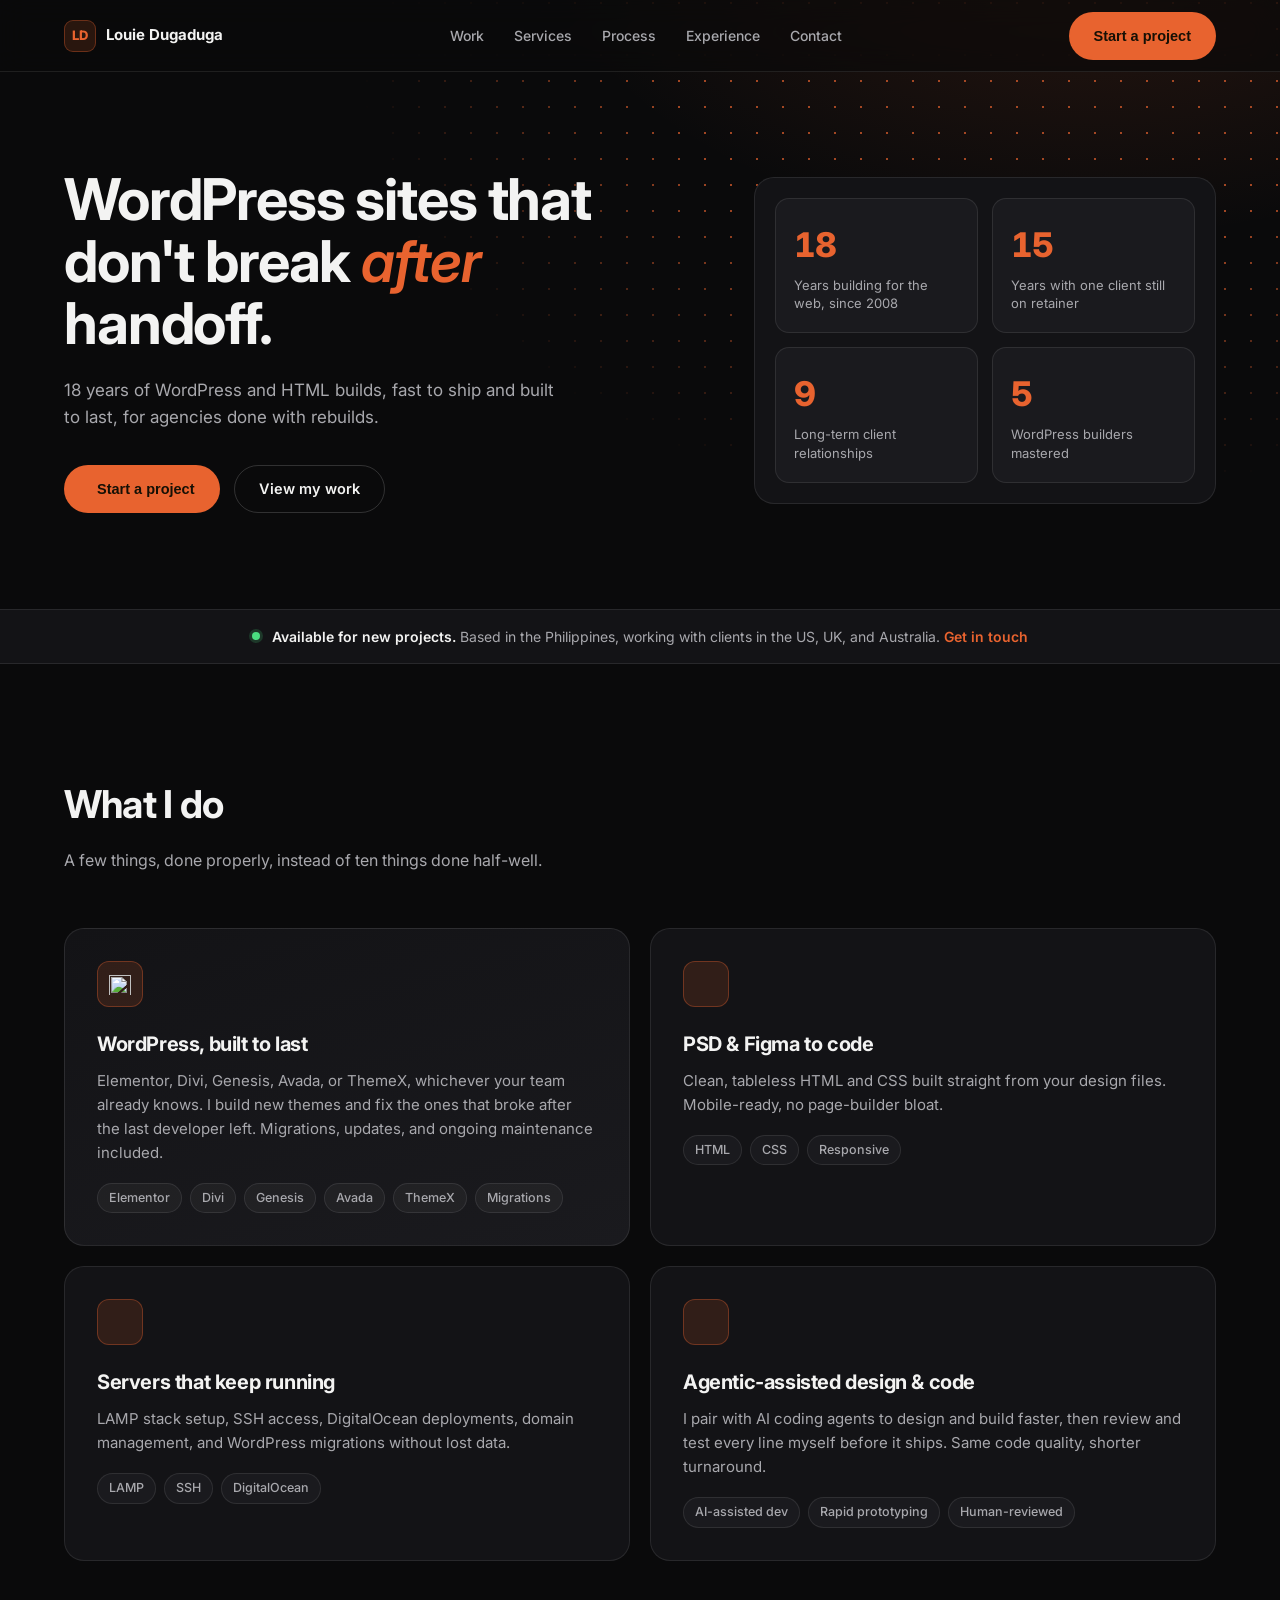
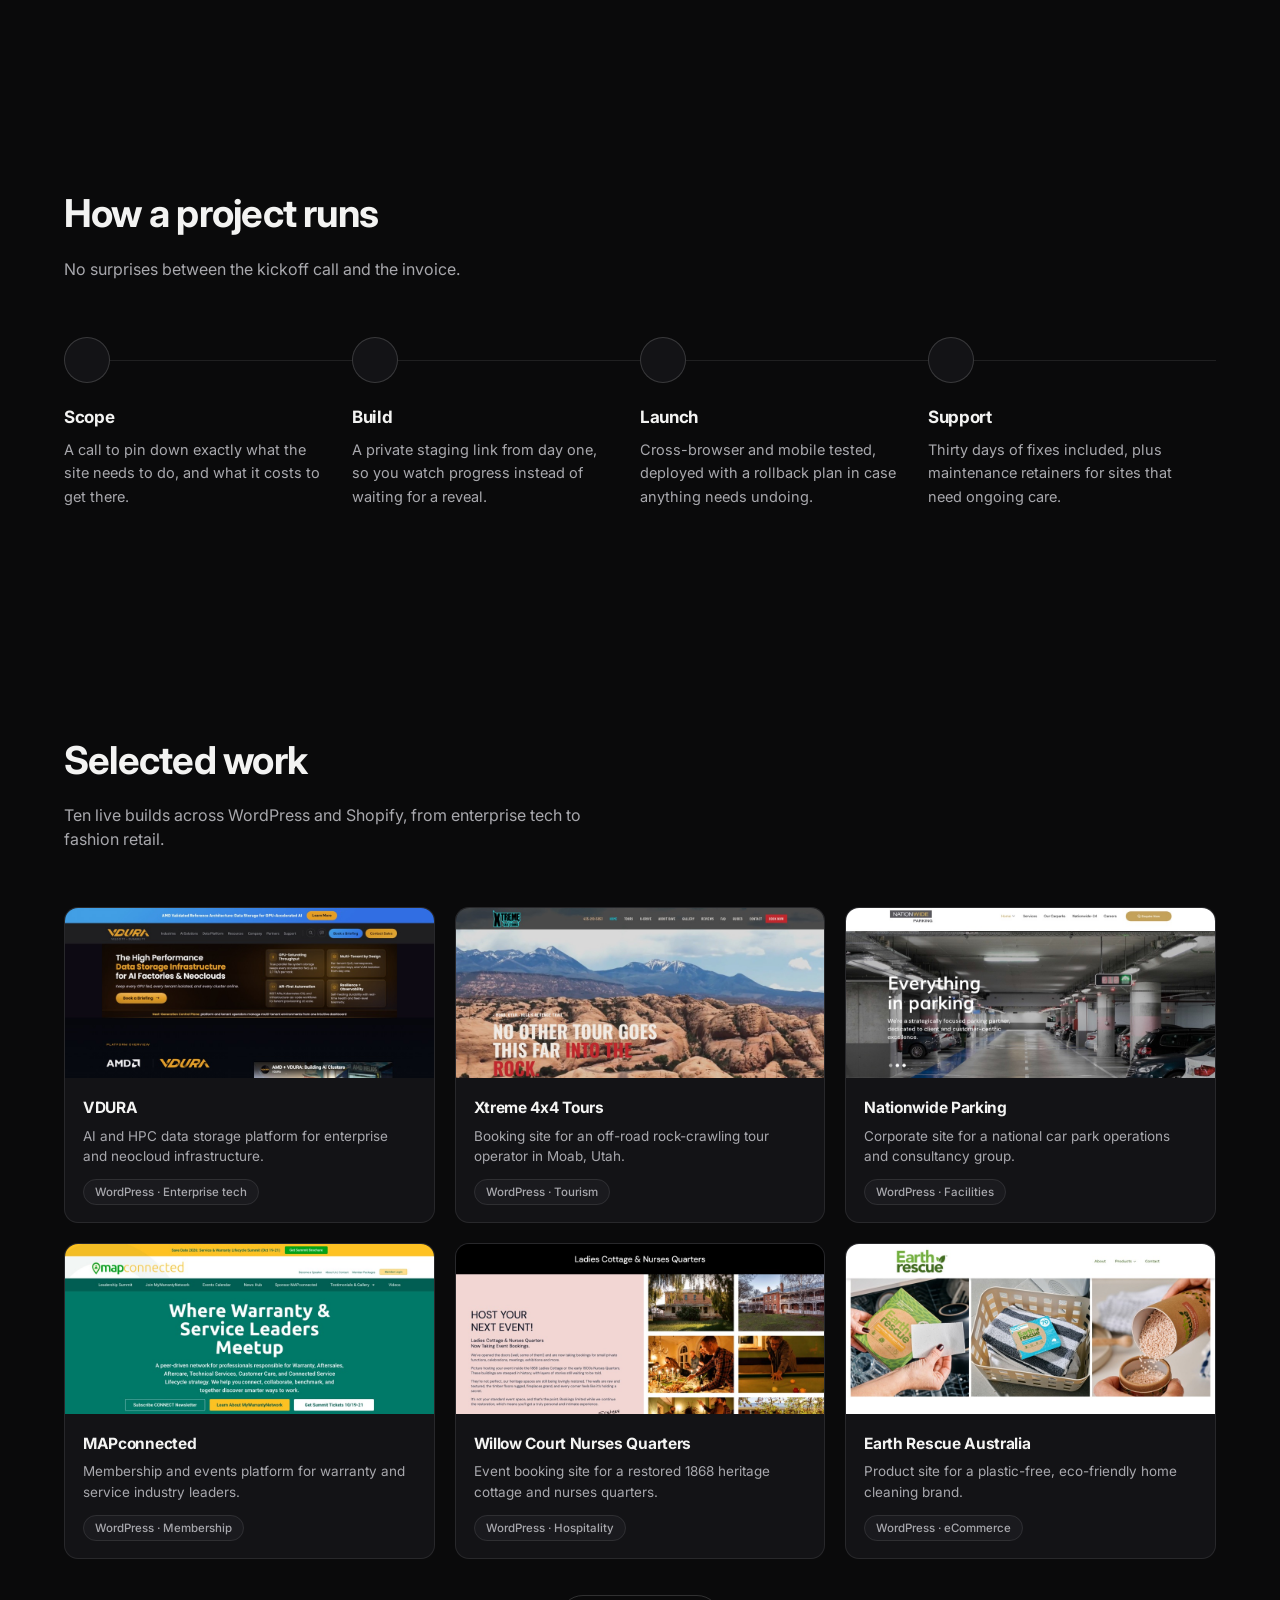
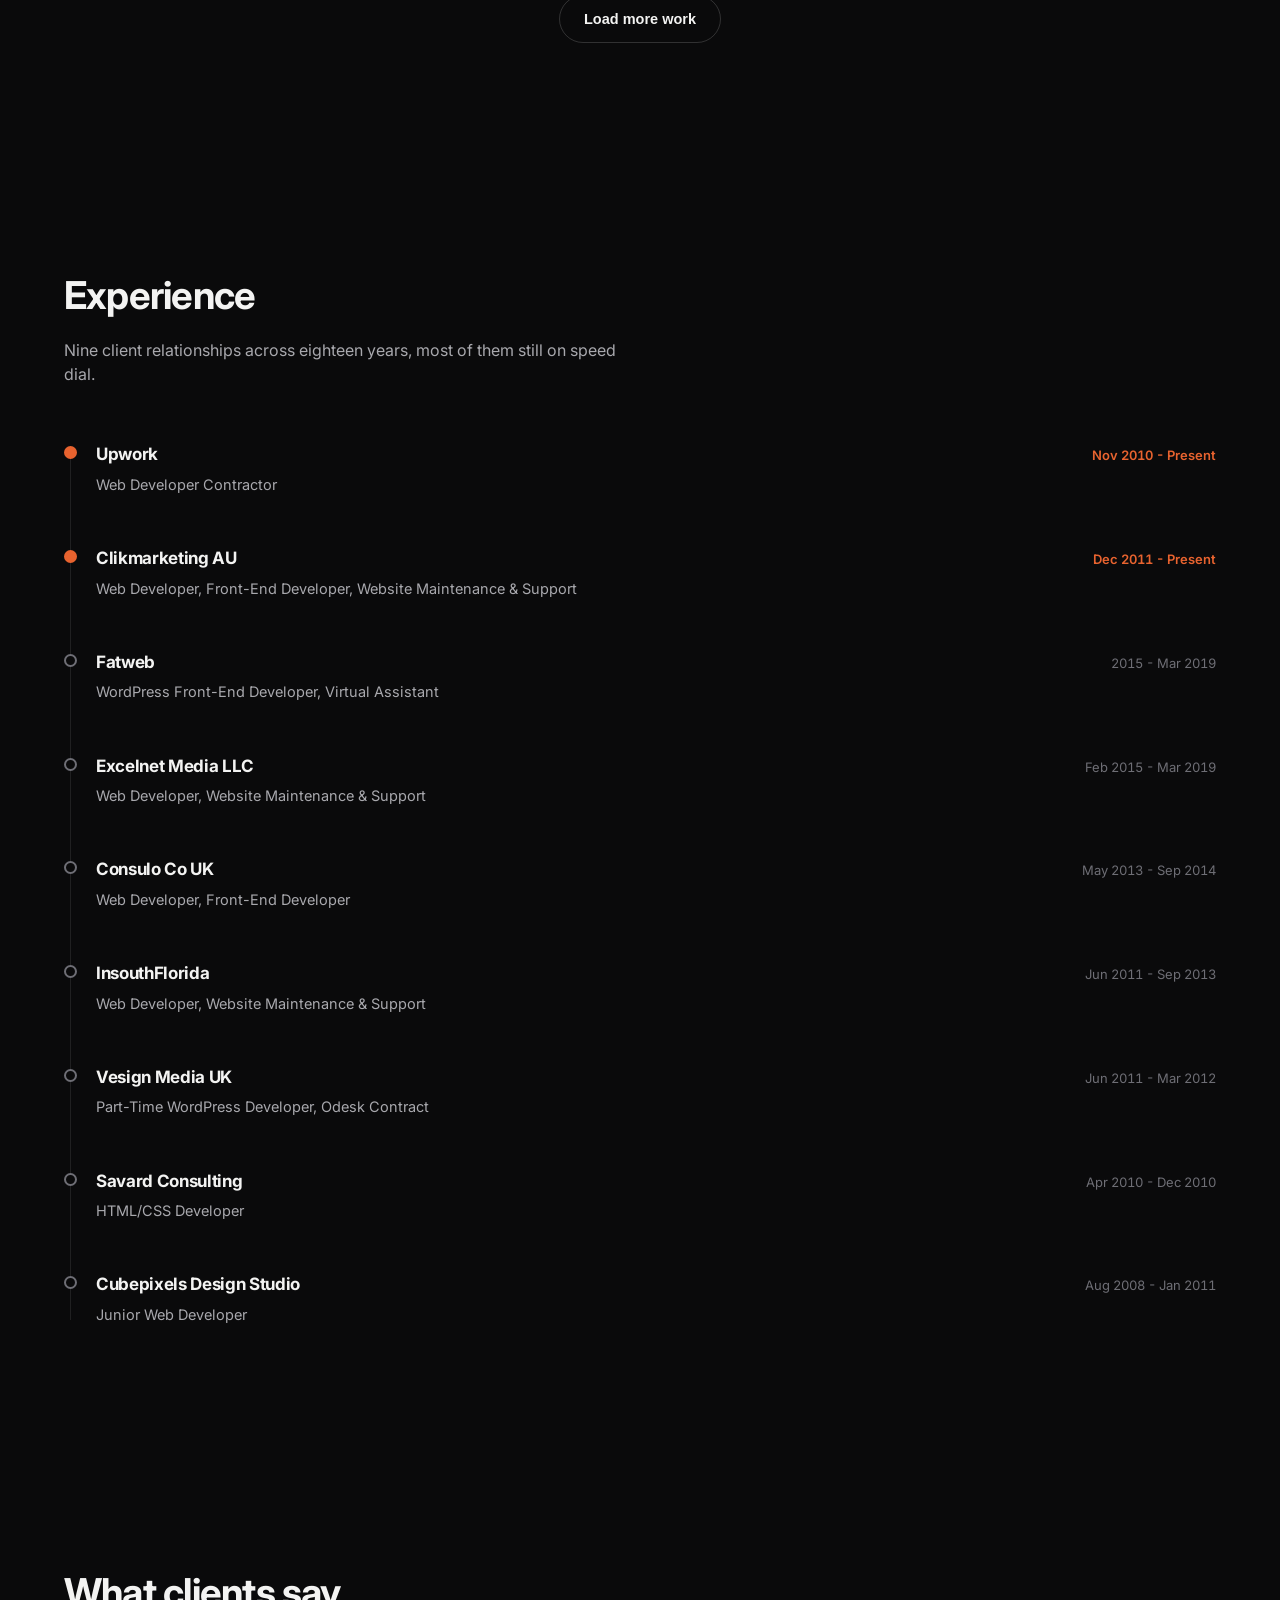
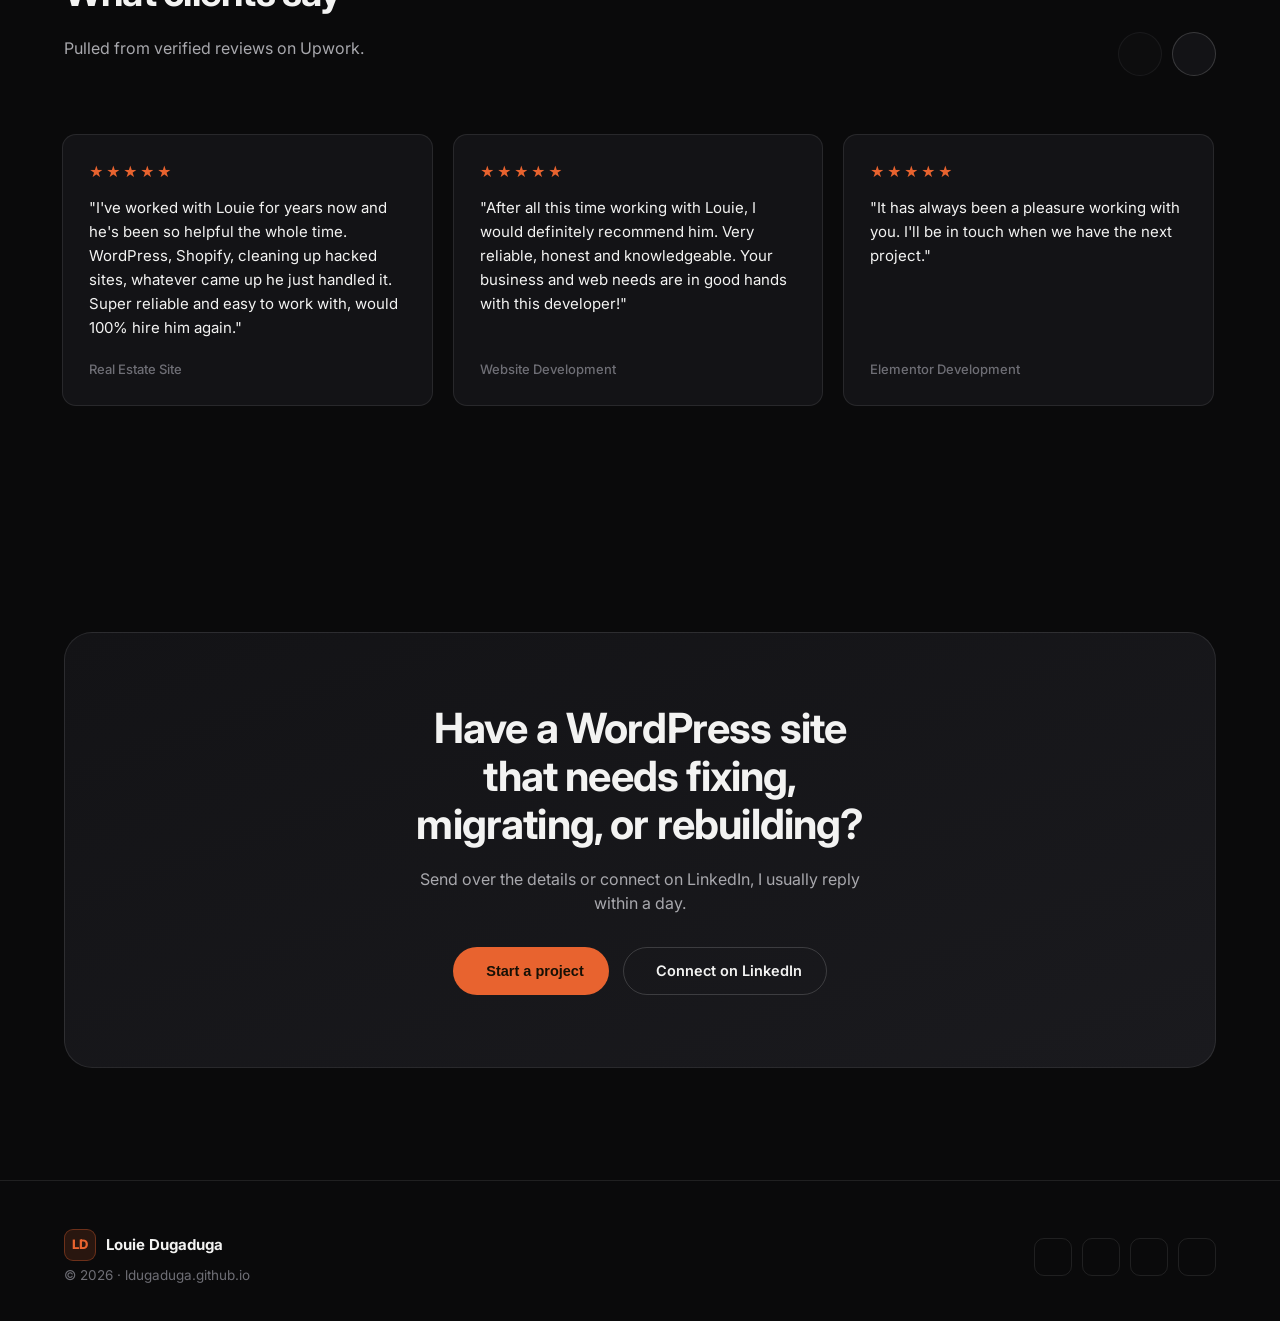
==== commit 00ca7b1d: "Merge branch 'master' of github.com:ldugaduga/ldugaduga.github.io Reconciles parallel work: kept the" ====
--- a/index.html
+++ b/index.html
@@ -25,8 +25,8 @@
 <link rel="preconnect" href="https://fonts.gstatic.com" crossorigin>
 <link href="https://fonts.googleapis.com/css2?family=Inter:ital,opsz,wght@0,14..32,400;0,14..32,500;0,14..32,600;0,14..32,700;0,14..32,800;1,14..32,500;1,14..32,600&display=swap" rel="stylesheet">
 <link rel="stylesheet" href="https://cdn.jsdelivr.net/npm/@phosphor-icons/web@2.1.1/src/regular/style.css">
-
-<link rel="stylesheet" href="assets/css/style.css">
+<link rel="stylesheet" href="assets/style.css">
+
 </head>
 <body>
 
@@ -44,7 +44,7 @@
       <a href="#contact">Contact</a>
     </nav>
     <div class="nav-cta">
-      <a class="btn btn-primary" href="https://www.upwork.com/freelancers/~01a9b9d3c52f9eeb7e" target="_blank" rel="noopener">Start a project</a>
+      <button type="button" class="btn btn-primary" data-open-modal>Start a project</button>
       <button class="nav-toggle" id="navToggle" aria-label="Open menu"><i class="ph ph-list"></i></button>
     </div>
   </div>
@@ -54,7 +54,7 @@
     <a href="#process">Process</a>
     <a href="#experience">Experience</a>
     <a href="#contact">Contact</a>
-    <a class="btn btn-primary" href="https://www.upwork.com/freelancers/~01a9b9d3c52f9eeb7e" target="_blank" rel="noopener">Start a project</a>
+    <button type="button" class="btn btn-primary" data-open-modal>Start a project</button>
   </div>
 </header>
 
@@ -67,9 +67,9 @@
         <h1>WordPress sites that don't break <em>after</em> handoff.</h1>
         <p class="sub">18 years of WordPress and HTML builds, fast to ship and built to last, for agencies done with rebuilds.</p>
         <div class="hero-ctas">
-          <a class="btn btn-primary" href="https://www.upwork.com/freelancers/~01a9b9d3c52f9eeb7e" target="_blank" rel="noopener">
+          <button type="button" class="btn btn-primary" data-open-modal>
             <i class="ph ph-briefcase"></i> Start a project
-          </a>
+          </button>
           <a class="btn btn-secondary" href="#work">View my work</a>
         </div>
       </div>
@@ -483,11 +483,11 @@
     <div class="wrap">
       <div class="cta-banner reveal">
         <h2>Have a WordPress site that needs fixing, migrating, or rebuilding?</h2>
-        <p>Send over the details on Upwork or connect on LinkedIn, I usually reply within a day.</p>
+        <p>Send over the details or connect on LinkedIn, I usually reply within a day.</p>
         <div class="cta-actions">
-          <a class="btn btn-primary" href="https://www.upwork.com/freelancers/~01a9b9d3c52f9eeb7e" target="_blank" rel="noopener">
+          <button type="button" class="btn btn-primary" data-open-modal>
             <i class="ph ph-briefcase"></i> Start a project
-          </a>
+          </button>
           <a class="btn btn-secondary" href="https://www.linkedin.com/in/louie-dugaduga-514a8912/" target="_blank" rel="noopener">
             <i class="ph ph-linkedin-logo"></i> Connect on LinkedIn
           </a>
@@ -513,7 +513,193 @@
   </div>
 </footer>
 
-<script src="assets/js/main.js" defer></script>
+<div class="modal-overlay" id="contactModal" aria-hidden="true">
+  <div class="modal-card" role="dialog" aria-modal="true" aria-labelledby="modalTitle">
+    <button type="button" class="modal-close" id="modalClose" aria-label="Close">
+      <i class="ph ph-x"></i>
+    </button>
+    <h2 id="modalTitle">Start a project</h2>
+    <p class="lead">Tell me a bit about your project and I'll reply by email.</p>
+    <form id="contactForm" action="https://formspree.io/f/xrgrqdol" method="POST">
+      <div class="field">
+        <label for="modalName">Name</label>
+        <input type="text" id="modalName" name="name" required maxlength="100">
+      </div>
+      <div class="field">
+        <label for="modalEmail">Email</label>
+        <input type="email" id="modalEmail" name="email" required>
+      </div>
+      <div class="field">
+        <label for="modalMessage">Message</label>
+        <textarea id="modalMessage" name="message" required maxlength="5000"></textarea>
+      </div>
+      <input type="text" name="_gotcha" class="honeypot" tabindex="-1" autocomplete="off">
+      <button type="submit" class="btn btn-primary">Send message</button>
+      <p class="form-status" id="formStatus"></p>
+    </form>
+  </div>
+</div>
+
+<script>
+  (function(){
+    var toggle = document.getElementById('navToggle');
+    var menu = document.getElementById('mobileMenu');
+    toggle.addEventListener('click', function(){
+      menu.classList.toggle('open');
+      var open = menu.classList.contains('open');
+      toggle.innerHTML = open ? '<i class="ph ph-x"></i>' : '<i class="ph ph-list"></i>';
+    });
+    menu.querySelectorAll('a, button').forEach(function(el){
+      el.addEventListener('click', function(){
+        menu.classList.remove('open');
+        toggle.innerHTML = '<i class="ph ph-list"></i>';
+      });
+    });
+
+    var prefersReduced = window.matchMedia('(prefers-reduced-motion: reduce)').matches;
+    if(!prefersReduced && 'IntersectionObserver' in window){
+      var observer = new IntersectionObserver(function(entries){
+        entries.forEach(function(entry){
+          if(entry.isIntersecting){
+            entry.target.classList.add('in');
+            observer.unobserve(entry.target);
+          }
+        });
+      }, { threshold: 0.15, rootMargin: '0px 0px -60px 0px' });
+      document.querySelectorAll('.reveal').forEach(function(el){ observer.observe(el); });
+    } else {
+      document.querySelectorAll('.reveal').forEach(function(el){ el.classList.add('in'); });
+    }
+
+    var counters = document.querySelectorAll('.num[data-count]');
+    function animateCount(el){
+      var target = parseInt(el.getAttribute('data-count'), 10);
+      if(prefersReduced || isNaN(target)){ el.textContent = target; return; }
+      var duration = 1400;
+      var start = null;
+      function ease(t){ return 1 - Math.pow(1 - t, 3); }
+      function step(ts){
+        if(start === null) start = ts;
+        var progress = Math.min((ts - start) / duration, 1);
+        el.textContent = Math.round(ease(progress) * target);
+        if(progress < 1){ requestAnimationFrame(step); }
+      }
+      requestAnimationFrame(step);
+    }
+    if(counters.length){
+      if(!prefersReduced && 'IntersectionObserver' in window){
+        var countObserver = new IntersectionObserver(function(entries){
+          entries.forEach(function(entry){
+            if(entry.isIntersecting){
+              animateCount(entry.target);
+              countObserver.unobserve(entry.target);
+            }
+          });
+        }, { threshold: 0.5 });
+        counters.forEach(function(el){ countObserver.observe(el); });
+      } else {
+        counters.forEach(function(el){ animateCount(el); });
+      }
+    }
+
+    var track = document.querySelector('[data-slide-track]');
+    if(track){
+      var prevBtn = document.querySelector('[data-slide-prev]');
+      var nextBtn = document.querySelector('[data-slide-next]');
+      var slides = track.querySelectorAll('.testi-slide');
+      function slideStep(){
+        var first = slides[0];
+        return first ? first.getBoundingClientRect().width + 20 : 300;
+      }
+      function updateNavState(){
+        var max = track.scrollWidth - track.clientWidth - 4;
+        prevBtn.disabled = track.scrollLeft <= 4;
+        nextBtn.disabled = track.scrollLeft >= max;
+      }
+      prevBtn.addEventListener('click', function(){
+        track.scrollBy({ left: -slideStep(), behavior: prefersReduced ? 'auto' : 'smooth' });
+      });
+      nextBtn.addEventListener('click', function(){
+        track.scrollBy({ left: slideStep(), behavior: prefersReduced ? 'auto' : 'smooth' });
+      });
+      track.addEventListener('scroll', function(){
+        window.requestAnimationFrame(updateNavState);
+      });
+      window.addEventListener('resize', updateNavState);
+      updateNavState();
+    }
+
+    var loadMoreBtn = document.getElementById('workLoadMore');
+    if(loadMoreBtn){
+      loadMoreBtn.addEventListener('click', function(){
+        document.querySelectorAll('.work-card-extra.is-hidden').forEach(function(card){
+          card.classList.remove('is-hidden');
+          card.classList.add('in');
+        });
+        loadMoreBtn.remove();
+      });
+    }
+  })();
+
+  (function(){
+    var modal = document.getElementById('contactModal');
+    var closeBtn = document.getElementById('modalClose');
+    var form = document.getElementById('contactForm');
+    var status = document.getElementById('formStatus');
+    var lastFocused = null;
+
+    function openModal(e){
+      if(e) e.preventDefault();
+      lastFocused = document.activeElement;
+      modal.classList.add('open');
+      modal.setAttribute('aria-hidden', 'false');
+      document.body.classList.add('modal-open');
+      var firstField = modal.querySelector('input, textarea');
+      if(firstField) firstField.focus();
+    }
+    function closeModal(){
+      modal.classList.remove('open');
+      modal.setAttribute('aria-hidden', 'true');
+      document.body.classList.remove('modal-open');
+      if(lastFocused && lastFocused.focus) lastFocused.focus();
+    }
+
+    document.querySelectorAll('[data-open-modal]').forEach(function(t){
+      t.addEventListener('click', openModal);
+    });
+    closeBtn.addEventListener('click', closeModal);
+    modal.addEventListener('click', function(e){ if(e.target === modal) closeModal(); });
+    document.addEventListener('keydown', function(e){
+      if(e.key === 'Escape' && modal.classList.contains('open')) closeModal();
+    });
+
+    form.addEventListener('submit', function(e){
+      e.preventDefault();
+      status.className = 'form-status';
+      status.textContent = '';
+      fetch(form.action, {
+        method: 'POST',
+        body: new FormData(form),
+        headers: { 'Accept': 'application/json' }
+      }).then(function(res){
+        if(res.ok){
+          status.textContent = "Thanks, that's sent. I'll reply by email shortly.";
+          status.className = 'form-status success';
+          form.reset();
+        } else {
+          return res.json().catch(function(){ return null; }).then(function(data){
+            var msg = data && data.errors ? data.errors.map(function(er){ return er.message; }).join(', ') : null;
+            status.textContent = msg || 'Something went wrong, please try again.';
+            status.className = 'form-status error';
+          });
+        }
+      }).catch(function(){
+        status.textContent = 'Network error, please try again.';
+        status.className = 'form-status error';
+      });
+    });
+  })();
+</script>
 
 </body>
 </html>
--- a/assets/style.css
+++ b/assets/style.css
@@ -0,0 +1,2 @@
+:root{--bg:#0a0a0b;--surface:#131316;--surface-2:#1a1a1e;--border:rgba(255,255,255,0.09);--border-strong:rgba(255,255,255,0.16);--text-primary:#f3f3f2;--text-secondary:#a8a8ad;--text-tertiary:#6e6e75;--accent:#e8632f;--accent-soft:rgba(232,99,47,0.14);--accent-line:rgba(232,99,47,0.35);--radius-s:8px;--radius-m:14px;--radius-l:20px;--maxw:1200px}*{box-sizing:border-box}html{scroll-behavior:smooth}@media (prefers-reduced-motion:reduce){html{scroll-behavior:auto}}body{margin:0;background:var(--bg);color:var(--text-primary);font-family:Inter,system-ui,-apple-system,sans-serif;font-size:16px;line-height:1.5;-webkit-font-smoothing:antialiased}img{max-width:100%;display:block}a{color:inherit;text-decoration:none}ul{margin:0;padding:0;list-style:none}section{position:relative}.wrap{max-width:var(--maxw);margin:0 auto;padding:0 24px}h1,h2,h3{font-weight:700;letter-spacing:-.02em;margin:0}em{font-style:italic;color:var(--accent);font-weight:600}em.uline-g,em.uline-j,em.uline-y{padding-bottom:2px}.eyebrow{font-size:12.5px;font-weight:600;letter-spacing:.03em;color:var(--text-tertiary);margin:0 0 14px}.btn{display:inline-flex;align-items:center;justify-content:center;gap:8px;height:48px;padding:0 24px;border-radius:999px;font-weight:600;font-size:14.5px;white-space:nowrap;border:1px solid transparent;transition:transform .18s cubic-bezier(.16,1,.3,1),background .18s ease,border-color .18s ease;cursor:pointer}.btn:active{transform:scale(.97)}.btn-primary{background:var(--accent);color:#161005}.btn-primary:hover{background:#f27441}.btn-secondary{background:0 0;border-color:var(--border-strong);color:var(--text-primary)}.btn-secondary:hover{border-color:var(--accent);color:var(--accent)}.btn-ghost{background:var(--surface-2);border-color:var(--border);color:var(--text-primary);height:44px;padding:0 20px;font-size:14px}.btn-ghost:hover{border-color:var(--accent)}header.nav{position:fixed;top:0;left:0;right:0;z-index:100;height:72px;display:flex;align-items:center;background:rgba(10,10,11,.72);backdrop-filter:blur(14px) saturate(140%);-webkit-backdrop-filter:blur(14px) saturate(140%);border-bottom:1px solid var(--border)}.nav-inner{width:100%;display:flex;align-items:center;justify-content:space-between;gap:24px}.logo{display:flex;align-items:center;gap:10px;font-weight:700;font-size:15px}.logo-mark{width:32px;height:32px;border-radius:9px;background:var(--accent-soft);border:1px solid var(--accent-line);color:var(--accent);display:flex;align-items:center;justify-content:center;font-size:13px;font-weight:800}nav.links{display:flex;align-items:center;gap:30px}nav.links a{font-size:14px;font-weight:500;color:var(--text-secondary);transition:color .15s ease}nav.links a:hover{color:var(--text-primary)}.nav-cta{display:flex;align-items:center;gap:16px}.nav-toggle{display:none;width:40px;height:40px;border-radius:10px;border:1px solid var(--border);background:var(--surface);color:var(--text-primary);align-items:center;justify-content:center;font-size:20px}@media (max-width:860px){nav.links{display:none}.nav-toggle{display:flex}}@media (max-width:480px){.nav-cta .btn-primary{display:none}.logo{font-size:0;gap:0}.logo .logo-mark{font-size:13px}}.mobile-menu{position:fixed;top:72px;left:0;right:0;background:var(--bg);border-bottom:1px solid var(--border);padding:12px 24px 24px;display:none;flex-direction:column;gap:4px;z-index:99}.mobile-menu.open{display:flex}.mobile-menu a{padding:14px 4px;font-size:16px;font-weight:500;color:var(--text-secondary);border-bottom:1px solid var(--border)}.mobile-menu .btn{margin-top:14px;width:100%}.hero{padding:168px 0 96px;background:radial-gradient(ellipse 900px 500px at 85% -10%,rgba(232,99,47,.14),transparent 60%)}.hero .wrap{display:grid;grid-template-columns:1.15fr 0.85fr;gap:64px;align-items:center}.hero h1{font-size:clamp(2.4rem, 4.6vw, 3.6rem);line-height:1.08}.hero p.sub{margin:22px 0 34px;max-width:46ch;font-size:17px;color:var(--text-secondary);line-height:1.6}.hero-ctas{display:flex;gap:14px;flex-wrap:wrap}.stat-panel{background:var(--surface);border:1px solid var(--border);border-radius:var(--radius-l);padding:20px;display:grid;grid-template-columns:1fr 1fr;gap:14px}.stat-card{background:var(--surface-2);border:1px solid var(--border);border-radius:var(--radius-m);padding:20px 18px}.stat-card .num{font-size:34px;font-weight:800;color:var(--accent);letter-spacing:-.02em;font-variant-numeric:tabular-nums}.stat-card .label{margin-top:6px;font-size:13px;color:var(--text-secondary);line-height:1.4}@media (max-width:900px){.hero .wrap{grid-template-columns:1fr}.hero{padding-top:130px}}.strip{border-top:1px solid var(--border);border-bottom:1px solid var(--border);background:var(--surface)}.strip .wrap{padding:16px 24px;display:flex;align-items:center;justify-content:center;gap:12px;flex-wrap:wrap;text-align:center}.dot-live{width:8px;height:8px;border-radius:50%;background:#4ade80;box-shadow:0 0 0 3px rgba(74,222,128,.18);flex-shrink:0}.strip p{margin:0;font-size:14px;color:var(--text-secondary)}.strip strong{color:var(--text-primary);font-weight:600}.strip a{color:var(--accent);font-weight:600}.strip a:hover{text-decoration:underline}.section{padding:112px 0}.section-head{max-width:640px;margin-bottom:56px}.section-head h2{font-size:clamp(1.8rem,3vw,2.4rem)}.section-head p{margin-top:14px;color:var(--text-secondary);font-size:16px;max-width:56ch}.services-grid{display:grid;grid-template-columns:repeat(2,1fr);gap:20px}.svc-card{background:var(--surface);border:1px solid var(--border);border-radius:var(--radius-l);padding:32px;transition:border-color .2s ease,transform .2s cubic-bezier(.16,1,.3,1)}.svc-card:hover{border-color:var(--border-strong);transform:translateY(-3px)}.svc-featured{background:linear-gradient(165deg,var(--surface) 0,var(--surface-2) 100%)}.svc-icon{width:46px;height:46px;border-radius:12px;background:var(--accent-soft);border:1px solid var(--accent-line);color:var(--accent);display:flex;align-items:center;justify-content:center;font-size:22px;margin-bottom:22px}.svc-card h3{font-size:20px;margin-bottom:10px}.svc-card p{color:var(--text-secondary);font-size:15px;line-height:1.6;margin:0 0 18px}.tag-row{display:flex;flex-wrap:wrap;gap:8px}.tag{font-size:12.5px;font-weight:500;color:var(--text-secondary);background:var(--surface-2);border:1px solid var(--border);padding:5px 11px;border-radius:999px}.svc-featured .tag{background:rgba(255,255,255,.04)}@media (max-width:760px){.services-grid{grid-template-columns:1fr}.svc-featured{grid-row:auto}}.process-row{display:grid;grid-template-columns:repeat(4,1fr);gap:0;position:relative}.process-row::before{content:"";position:absolute;top:23px;left:0;right:0;height:1px;background:var(--border)}.proc-item{padding-right:28px;position:relative}.proc-dot{width:46px;height:46px;border-radius:50%;background:var(--surface);border:1px solid var(--border-strong);display:flex;align-items:center;justify-content:center;color:var(--accent);font-size:19px;margin-bottom:22px;position:relative;z-index:1}.proc-item h3{font-size:17px;margin-bottom:8px}.proc-item p{font-size:14.5px;color:var(--text-secondary);line-height:1.6;margin:0}@media (max-width:820px){.process-row{grid-template-columns:1fr;gap:36px}.process-row::before{display:none}.proc-item{padding-right:0}}.work-grid{display:grid;grid-template-columns:repeat(4,1fr);gap:20px}.work-grid-3{grid-template-columns:repeat(3,1fr)}.work-card{display:block;border:1px solid var(--border);border-radius:var(--radius-m);overflow:hidden;background:var(--surface);transition:transform .2s cubic-bezier(.16,1,.3,1),border-color .2s ease}.work-card:hover{transform:translateY(-4px);border-color:var(--border-strong)}.work-thumb{height:170px;position:relative;overflow:hidden;background:var(--surface-2)}.work-thumb img{width:100%;height:100%;object-fit:cover;object-position:top center;transition:transform .4s cubic-bezier(.16,1,.3,1)}.work-card:hover .work-thumb img{transform:scale(1.04)}.work-body{padding:18px 18px 20px}.work-body h3{font-size:15.5px;margin-bottom:6px}.work-body p{font-size:13.5px;color:var(--text-secondary);line-height:1.5;margin:0 0 12px}.work-body .tag{font-size:11.5px}.work-badge{font-size:11px;font-weight:600;color:#4ade80;background:rgba(74,222,128,.12);border:1px solid rgba(74,222,128,.28);padding:3px 9px;border-radius:999px;display:inline-block}@media (max-width:980px){.work-grid{grid-template-columns:repeat(2,1fr)}}@media (max-width:560px){.work-grid{grid-template-columns:1fr}}.timeline{position:relative;padding-left:32px}.timeline::before{content:"";position:absolute;left:6px;top:6px;bottom:6px;width:1px;background:var(--border)}.tl-item{position:relative;padding-bottom:36px}.tl-item:last-child{padding-bottom:0}.tl-dot{position:absolute;left:-32px;top:4px;width:13px;height:13px;border-radius:50%;background:var(--bg);border:2px solid var(--text-tertiary)}.tl-item.current .tl-dot{border-color:var(--accent);background:var(--accent)}.tl-head{display:flex;align-items:baseline;justify-content:space-between;gap:16px;flex-wrap:wrap}.tl-head h3{font-size:17px}.tl-date{font-size:13px;color:var(--text-tertiary);font-variant-numeric:tabular-nums;white-space:nowrap}.tl-item.current .tl-date{color:var(--accent);font-weight:600}.tl-role{margin-top:6px;font-size:14.5px;color:var(--text-secondary)}.quote-grid{display:grid;grid-template-columns:repeat(3,1fr);gap:20px}.quote-card{background:var(--surface);border:1px solid var(--border);border-radius:var(--radius-m);padding:26px;display:flex;flex-direction:column;justify-content:space-between}.quote-card .stars{color:var(--accent);font-size:14px;letter-spacing:2px;margin-bottom:14px}.quote-card p.body{font-size:15px;line-height:1.6;color:var(--text-primary);margin:0 0 20px}.quote-attr{font-size:13px;color:var(--text-tertiary);font-weight:500}@media (max-width:900px){.quote-grid{grid-template-columns:1fr}}.cta-banner{max-width:var(--maxw);margin:0 auto;background:linear-gradient(160deg,var(--surface) 0,var(--surface-2) 100%);border:1px solid var(--border);border-radius:28px;padding:72px 40px;text-align:center}.cta-banner h2{font-size:clamp(1.8rem,3.4vw,2.6rem);max-width:18ch;margin:0 auto;line-height:1.15}.cta-banner p{margin:18px auto 32px;color:var(--text-secondary);max-width:48ch;font-size:16px}.cta-actions{display:flex;gap:14px;justify-content:center;flex-wrap:wrap}footer{border-top:1px solid var(--border);padding:48px 0 36px}.footer-inner{display:flex;justify-content:space-between;align-items:center;flex-wrap:wrap;gap:20px}.footer-left p{margin:4px 0 0;font-size:13.5px;color:var(--text-tertiary)}.footer-left p a:hover{color:var(--accent);text-decoration:underline}.social-row{display:flex;gap:10px}.social-row a{width:38px;height:38px;border-radius:10px;border:1px solid var(--border);display:flex;align-items:center;justify-content:center;font-size:17px;color:var(--text-secondary);transition:border-color .15s ease,color .15s ease}.social-row a:hover{border-color:var(--accent);color:var(--accent)}.reveal{opacity:0;transform:translateY(20px);transition:opacity .6s cubic-bezier(.16,1,.3,1),transform .6s cubic-bezier(.16,1,.3,1)}.reveal.in{opacity:1;transform:translateY(0)}@media (prefers-reduced-motion:reduce){.reveal{opacity:1;transform:none;transition:none}}@media (max-width:640px){.section{padding:76px 0}.hero{padding:120px 0 64px}}body.modal-open{overflow:hidden}.modal-overlay{position:fixed;inset:0;z-index:200;background:rgba(0,0,0,.65);display:none;align-items:center;justify-content:center;padding:24px}.modal-overlay.open{display:flex}.modal-card{position:relative;width:100%;max-width:480px;max-height:90vh;overflow-y:auto;background:var(--surface);border:1px solid var(--border);border-radius:var(--radius-l);padding:40px}.modal-close{position:absolute;top:16px;right:16px;width:36px;height:36px;border-radius:10px;border:1px solid var(--border);background:var(--surface-2);color:var(--text-secondary);display:flex;align-items:center;justify-content:center;font-size:18px;cursor:pointer;transition:border-color .15s ease,color .15s ease}.modal-close:hover{border-color:var(--accent);color:var(--accent)}.modal-card h2{font-size:24px;margin-bottom:8px}.modal-card p.lead{color:var(--text-secondary);font-size:15px;margin:0 0 28px}.field{margin-bottom:18px}.field label{display:block;font-size:13.5px;font-weight:600;color:var(--text-secondary);margin-bottom:6px}.field input,.field textarea{width:100%;background:var(--surface-2);border:1px solid var(--border);border-radius:var(--radius-s);padding:12px 14px;color:var(--text-primary);font-family:inherit;font-size:15px}.field input:focus,.field textarea:focus{outline:0;border-color:var(--accent)}.field textarea{min-height:120px;resize:vertical}.honeypot{position:absolute;left:-9999px}.form-status{margin-top:18px;font-size:14px;display:none}.form-status.success{display:block;color:#4ade80}.form-status.error{display:block;color:#f87171}.modal-card button[type=submit]{width:100%;border:none}@media (max-width:480px){.modal-card{padding:28px}}
+.hero{position:relative;overflow:hidden}.hero::before{content:"";position:absolute;inset:0;background-image:radial-gradient(rgba(232,99,47,.85) 1.4px,transparent 1.4px);background-size:26px 26px;background-position:-10px -10px;-webkit-mask-image:radial-gradient(ellipse 820px 580px at 78% 10%,#000 40%,transparent 78%);mask-image:radial-gradient(ellipse 820px 580px at 78% 10%,#000 40%,transparent 78%);opacity:.8;pointer-events:none}.hero .wrap{position:relative;z-index:1}@media (max-width:900px){.hero::before{-webkit-mask-image:radial-gradient(ellipse 480px 220px at 50% 0,#000 25%,transparent 70%);mask-image:radial-gradient(ellipse 480px 220px at 50% 0,#000 25%,transparent 70%);opacity:.6}}.work-card-extra.is-hidden{display:none}.work-more{display:flex;justify-content:center;margin-top:36px}.testi-head{max-width:none;display:flex;justify-content:space-between;align-items:flex-end;gap:24px;flex-wrap:wrap}.slider-nav{display:flex;gap:10px;flex-shrink:0}.slider-btn{width:44px;height:44px;border-radius:50%;border:1px solid var(--border-strong);background:var(--surface);color:var(--text-primary);display:flex;align-items:center;justify-content:center;font-size:17px;cursor:pointer;transition:border-color .15s ease,color .15s ease,background .15s ease}.slider-btn:hover{border-color:var(--accent);color:var(--accent)}.slider-btn:disabled{opacity:.35;cursor:default}.slider-btn:disabled:hover{border-color:var(--border-strong);color:var(--text-primary)}.testi-slider{position:relative}.testi-track{display:flex;gap:20px;overflow-x:auto;scroll-snap-type:x mandatory;scroll-behavior:smooth;-webkit-overflow-scrolling:touch;scrollbar-width:none;-ms-overflow-style:none;margin:0 -2px;padding:2px}.testi-track::-webkit-scrollbar{display:none}.testi-slide{flex:0 0 calc((100% - 40px) / 3);scroll-snap-align:start}@media (max-width:900px){.testi-slide{flex-basis:calc((100% - 20px) / 2)}}@media (max-width:600px){.testi-slide{flex-basis:100%}}
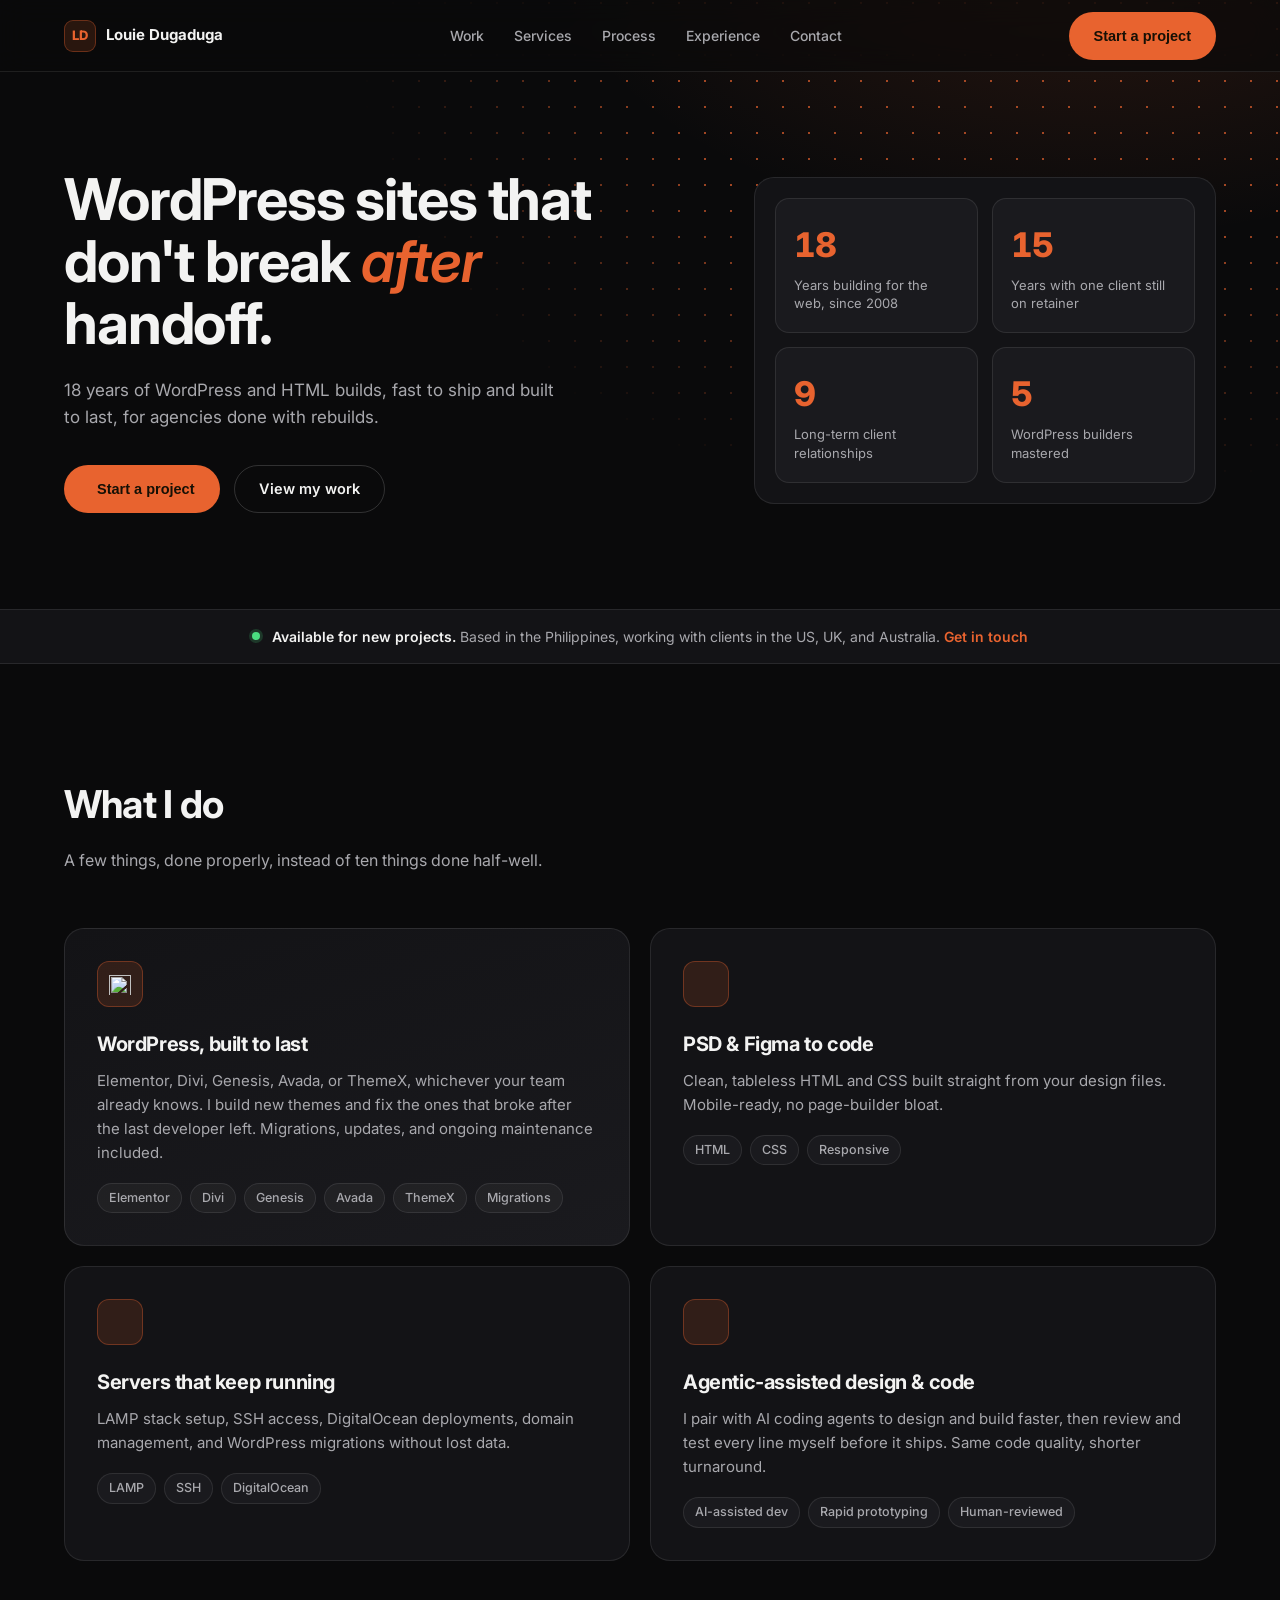
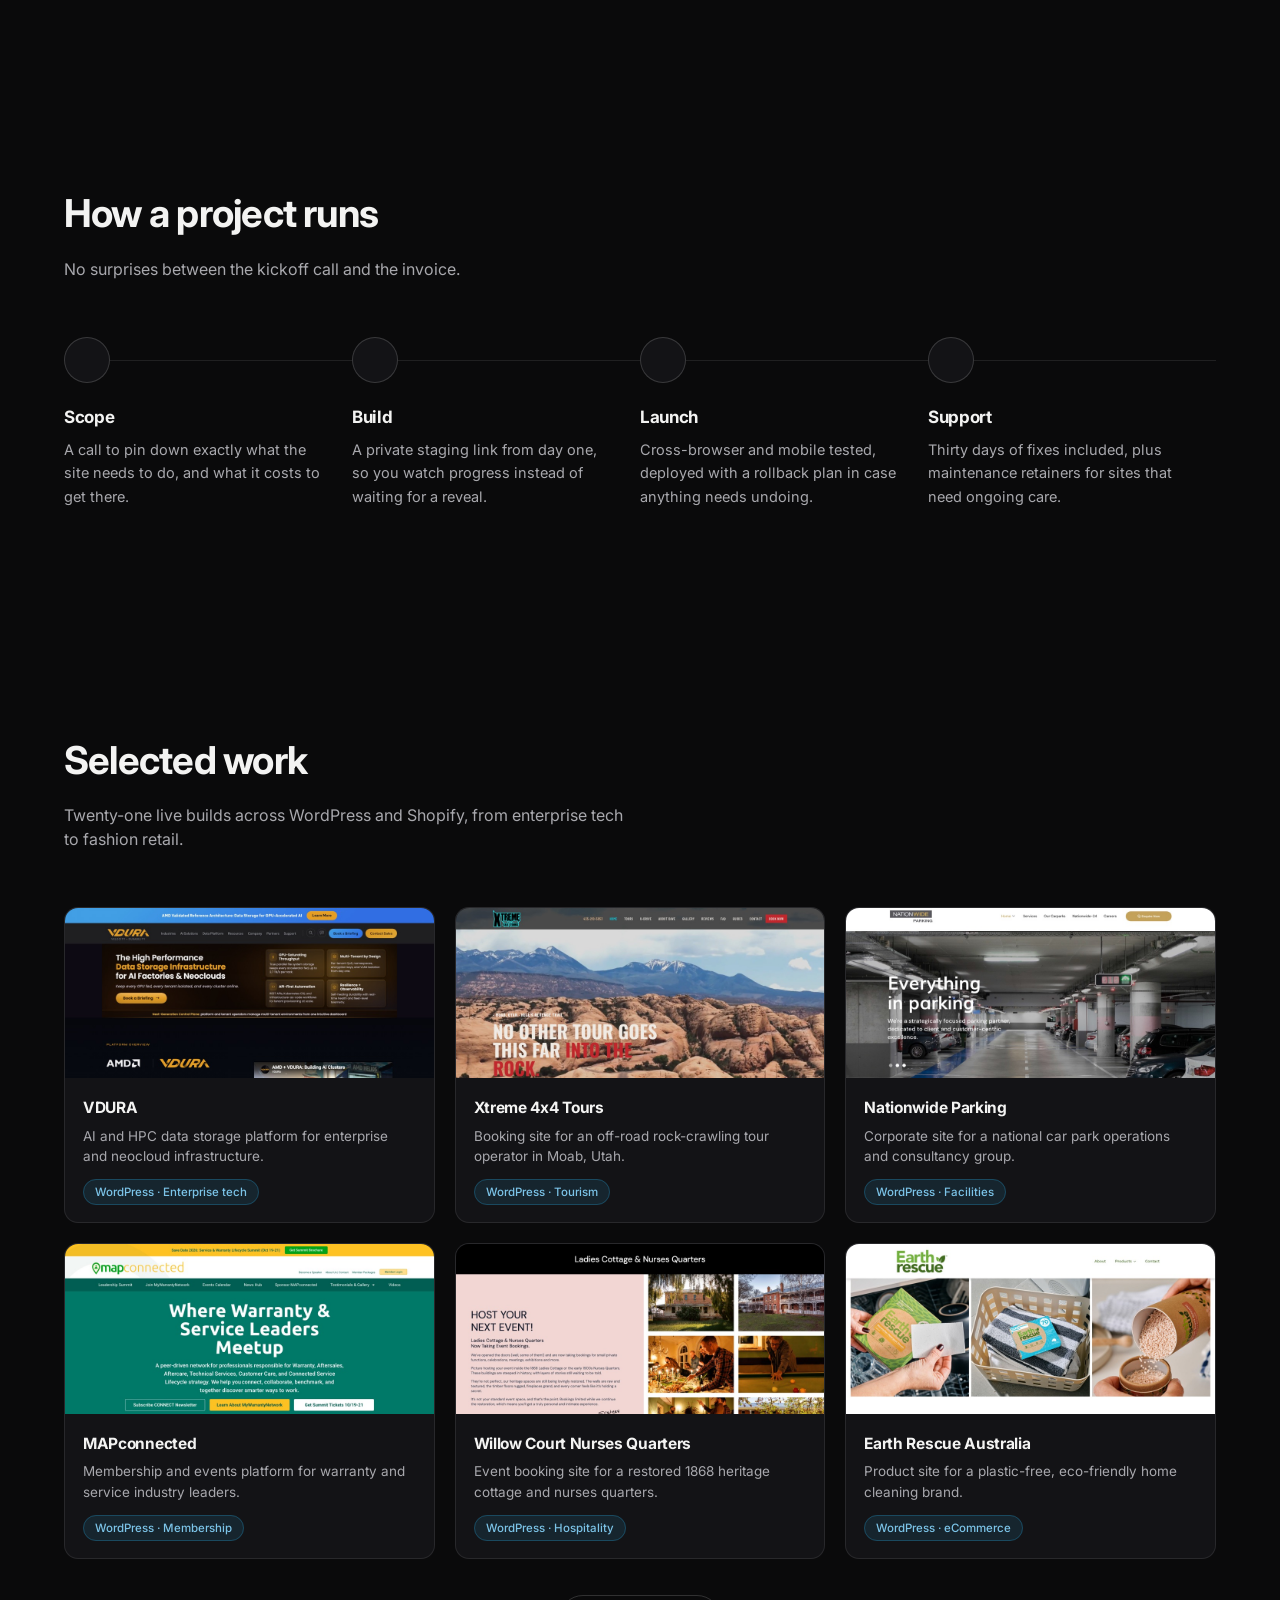
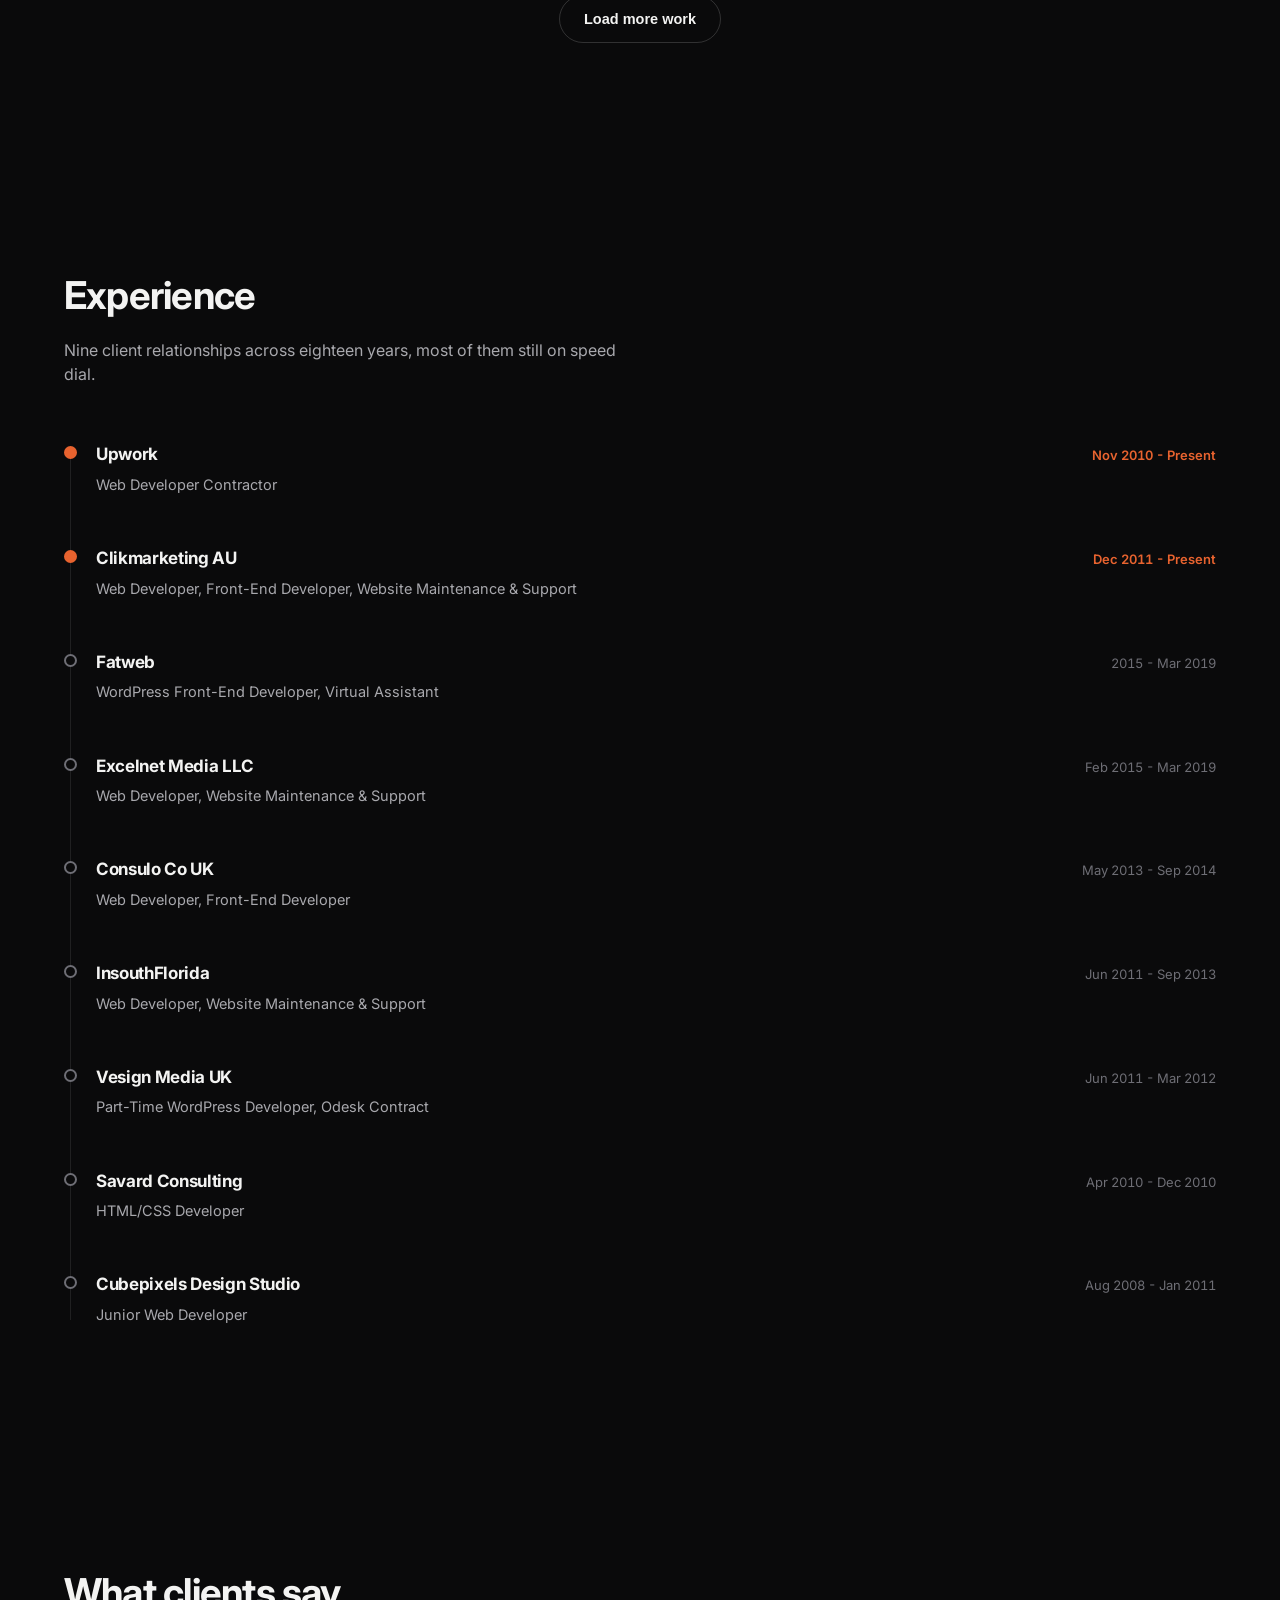
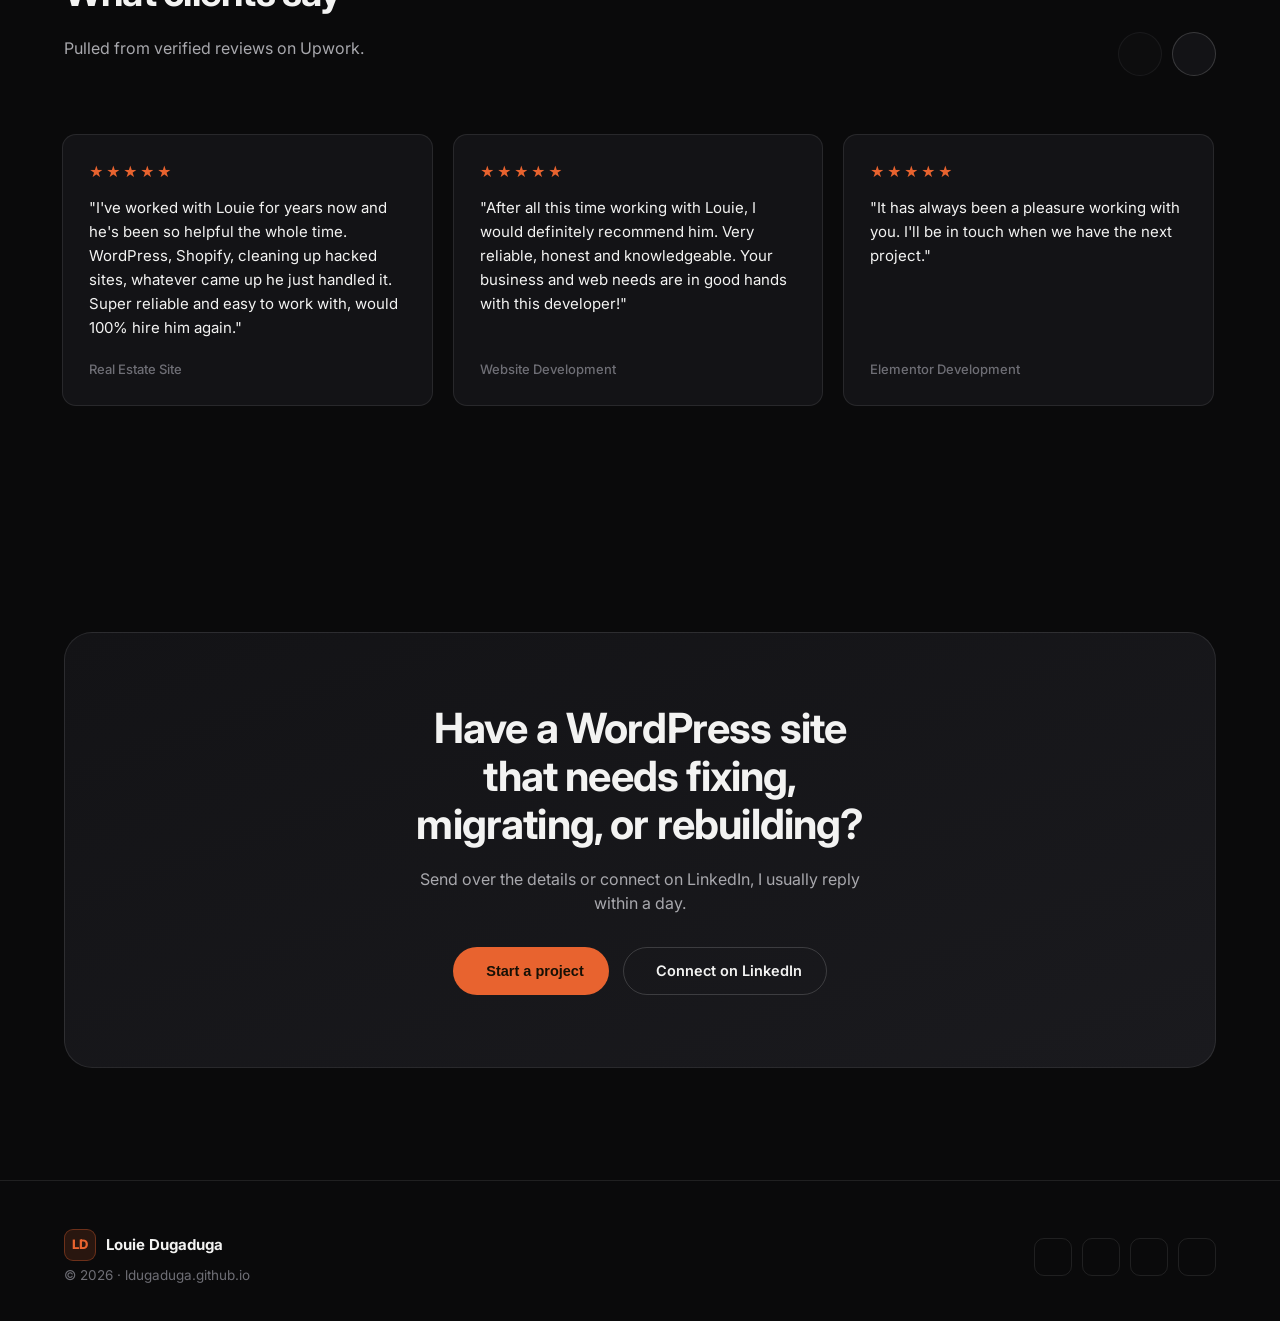
==== commit ca905ca0: "Add 11 portfolio projects, platform pills, SEO and a11y fixes - Add 11 live builds to Selected work " ====
--- a/index.html
+++ b/index.html
@@ -5,6 +5,15 @@
 <meta name="viewport" content="width=device-width, initial-scale=1.0">
 <title>Louie Dugaduga - WordPress &amp; Frontend Developer</title>
 <meta name="description" content="18 years building fast, maintainable WordPress and HTML sites for agencies and small businesses. WordPress development, design-to-code, and server administration.">
+
+<link rel="canonical" href="https://ldugaduga.github.io/">
+<meta property="og:type" content="website">
+<meta property="og:url" content="https://ldugaduga.github.io/">
+<meta property="og:title" content="Louie Dugaduga - WordPress &amp; Frontend Developer">
+<meta property="og:description" content="18 years building fast, maintainable WordPress and HTML sites for agencies and small businesses.">
+<meta property="og:image" content="https://ldugaduga.github.io/assets/work/vdura.jpg">
+<meta name="twitter:card" content="summary_large_image">
+<script type="application/ld+json">{"@context":"https://schema.org","@type":"Person","name":"Louie Dugaduga","jobTitle":"WordPress & Frontend Developer","url":"https://ldugaduga.github.io/","address":{"@type":"PostalAddress","addressCountry":"PH"},"sameAs":["https://www.linkedin.com/in/louie-dugaduga-514a8912/","https://github.com/ldugaduga/","https://www.upwork.com/freelancers/~01a9b9d3c52f9eeb7e"]}</script>
 
 <link rel="icon" type="image/svg+xml" href="assets/favicon.svg">
 <link rel="icon" type="image/png" sizes="32x32" href="assets/favicon-32x32.png">
@@ -45,7 +54,7 @@
     </nav>
     <div class="nav-cta">
       <button type="button" class="btn btn-primary" data-open-modal>Start a project</button>
-      <button class="nav-toggle" id="navToggle" aria-label="Open menu"><i class="ph ph-list"></i></button>
+      <button type="button" class="nav-toggle" id="navToggle" aria-label="Open menu" aria-expanded="false" aria-controls="mobileMenu"><i class="ph ph-list"></i></button>
     </div>
   </div>
   <div class="mobile-menu" id="mobileMenu">
@@ -194,107 +203,217 @@
     <div class="wrap">
       <div class="section-head reveal">
         <h2>Selected work</h2>
-        <p>Ten live builds across WordPress and Shopify, from enterprise tech to fashion retail.</p>
+        <p>Twenty-one live builds across WordPress and Shopify, from enterprise tech to fashion retail.</p>
       </div>
       <div class="work-grid work-grid-3">
         <a class="work-card reveal" href="https://vdura.com" target="_blank" rel="noopener">
           <div class="work-thumb">
-            <img src="assets/work/vdura.jpg" alt="VDURA website homepage" loading="lazy">
+            <img src="assets/work/vdura.jpg" alt="VDURA website homepage" width="960" height="600" loading="lazy">
           </div>
           <div class="work-body">
             <h3>VDURA</h3>
             <p>AI and HPC data storage platform for enterprise and neocloud infrastructure.</p>
-            <span class="tag">WordPress · Enterprise tech</span>
+            <span class="tag tag-wp">WordPress · Enterprise tech</span>
           </div>
         </a>
         <a class="work-card reveal" href="https://www.xtreme4x4tours.com/" target="_blank" rel="noopener">
           <div class="work-thumb">
-            <img src="assets/work/xtreme4x4.jpg" alt="Xtreme 4x4 Tours website homepage" loading="lazy">
+            <img src="assets/work/xtreme4x4.jpg" alt="Xtreme 4x4 Tours website homepage" width="960" height="600" loading="lazy">
           </div>
           <div class="work-body">
             <h3>Xtreme 4x4 Tours</h3>
             <p>Booking site for an off-road rock-crawling tour operator in Moab, Utah.</p>
-            <span class="tag">WordPress · Tourism</span>
+            <span class="tag tag-wp">WordPress · Tourism</span>
           </div>
         </a>
         <a class="work-card reveal" href="https://nationwideparking.com.au/" target="_blank" rel="noopener">
           <div class="work-thumb">
-            <img src="assets/work/nationwideparking.jpg" alt="Nationwide Parking website homepage" loading="lazy">
+            <img src="assets/work/nationwideparking.jpg" alt="Nationwide Parking website homepage" width="960" height="600" loading="lazy">
           </div>
           <div class="work-body">
             <h3>Nationwide Parking</h3>
             <p>Corporate site for a national car park operations and consultancy group.</p>
-            <span class="tag">WordPress · Facilities</span>
+            <span class="tag tag-wp">WordPress · Facilities</span>
           </div>
         </a>
         <a class="work-card reveal" href="https://www.mapconnected.com/" target="_blank" rel="noopener">
           <div class="work-thumb">
-            <img src="assets/work/mapconnected.jpg" alt="MAPconnected website homepage" loading="lazy">
+            <img src="assets/work/mapconnected.jpg" alt="MAPconnected website homepage" width="960" height="600" loading="lazy">
           </div>
           <div class="work-body">
             <h3>MAPconnected</h3>
             <p>Membership and events platform for warranty and service industry leaders.</p>
-            <span class="tag">WordPress · Membership</span>
+            <span class="tag tag-wp">WordPress · Membership</span>
           </div>
         </a>
         <a class="work-card reveal" href="https://www.willowcourtnursesquarters.com.au/" target="_blank" rel="noopener">
           <div class="work-thumb">
-            <img src="assets/work/willowcourt.jpg" alt="Willow Court Nurses Quarters website homepage" loading="lazy">
+            <img src="assets/work/willowcourt.jpg" alt="Willow Court Nurses Quarters website homepage" width="960" height="600" loading="lazy">
           </div>
           <div class="work-body">
             <h3>Willow Court Nurses Quarters</h3>
             <p>Event booking site for a restored 1868 heritage cottage and nurses quarters.</p>
-            <span class="tag">WordPress · Hospitality</span>
+            <span class="tag tag-wp">WordPress · Hospitality</span>
           </div>
         </a>
         <a class="work-card reveal" href="https://earthrescueaus.com/" target="_blank" rel="noopener">
           <div class="work-thumb">
-            <img src="assets/work/earthrescue.jpg" alt="Earth Rescue Australia website homepage" loading="lazy">
+            <img src="assets/work/earthrescue.jpg" alt="Earth Rescue Australia website homepage" width="960" height="600" loading="lazy">
           </div>
           <div class="work-body">
             <h3>Earth Rescue Australia</h3>
             <p>Product site for a plastic-free, eco-friendly home cleaning brand.</p>
-            <span class="tag">WordPress · eCommerce</span>
+            <span class="tag tag-wp">WordPress · eCommerce</span>
           </div>
         </a>
         <a class="work-card work-card-extra is-hidden reveal" href="https://tracispermits.com/" target="_blank" rel="noopener">
           <div class="work-thumb">
-            <img src="assets/work/tracispermits.jpg" alt="Traci's Permits website homepage" loading="lazy">
+            <img src="assets/work/tracispermits.jpg" alt="Traci's Permits website homepage" width="960" height="600" loading="lazy">
           </div>
           <div class="work-body">
             <h3>Traci's Permits</h3>
             <p>Building permit and zoning expediting service for Suffolk County, NY.</p>
-            <span class="tag">WordPress · Professional services</span>
+            <span class="tag tag-wp">WordPress · Professional services</span>
           </div>
         </a>
         <a class="work-card work-card-extra is-hidden reveal" href="https://mastertierjapan.com/" target="_blank" rel="noopener">
           <div class="work-thumb">
-            <img src="assets/work/mastertierjapan.jpg" alt="Master Tier Japan website homepage" loading="lazy">
+            <img src="assets/work/mastertierjapan.jpg" alt="Master Tier Japan website homepage" width="960" height="600" loading="lazy">
           </div>
           <div class="work-body">
             <h3>Master Tier Japan</h3>
             <p>Digital marketing agency site serving clients across the US and Japan.</p>
-            <span class="tag">WordPress · Marketing agency</span>
+            <span class="tag tag-wp">WordPress · Marketing agency</span>
           </div>
         </a>
         <a class="work-card work-card-extra is-hidden reveal" href="https://aen1986.com/ja/" target="_blank" rel="noopener">
           <div class="work-thumb">
-            <img src="assets/work/aen1986.jpg" alt="A.en website homepage" loading="lazy">
+            <img src="assets/work/aen1986.jpg" alt="A.en website homepage" width="960" height="720" loading="lazy">
           </div>
           <div class="work-body">
             <h3>A.en</h3>
             <p>Brand operations and consulting partner site for the Japanese market.</p>
-            <span class="tag">WordPress · Consulting</span>
+            <span class="tag tag-wp">WordPress · Consulting</span>
           </div>
         </a>
         <a class="work-card work-card-extra is-hidden reveal" href="https://bobochoses.com/" target="_blank" rel="noopener">
           <div class="work-thumb">
-            <img src="assets/work/bobochoses.jpg" alt="Bobo Choses website homepage" loading="lazy">
+            <img src="assets/work/bobochoses.jpg" alt="Bobo Choses website homepage" width="960" height="600" loading="lazy">
           </div>
           <div class="work-body">
             <h3>Bobo Choses</h3>
             <p>Dev collaboration on a Shopify storefront for a women's and kids' fashion brand.</p>
-            <span class="tag">Shopify · eCommerce</span>
+            <span class="tag tag-shopify">Shopify · eCommerce</span>
+          </div>
+        </a>
+        <a class="work-card work-card-extra is-hidden reveal" href="https://voyagercampervans.com/" target="_blank" rel="noopener">
+          <div class="work-thumb">
+            <img src="assets/work/voyager.jpg" alt="Voyager Campervans website homepage" width="960" height="600" loading="lazy">
+          </div>
+          <div class="work-body">
+            <h3>Voyager Campervans</h3>
+            <p>Campervan rental, sales and build-kit company for van life across North America.</p>
+            <span class="tag tag-wp">WordPress · Travel</span>
+          </div>
+        </a>
+        <a class="work-card work-card-extra is-hidden reveal" href="https://www.autowrecker.nz/" target="_blank" rel="noopener">
+          <div class="work-thumb">
+            <img src="assets/work/autowrecker.jpg" alt="Auto Wrecker NZ website homepage" width="960" height="600" loading="lazy">
+          </div>
+          <div class="work-body">
+            <h3>Auto Wrecker NZ</h3>
+            <p>Lead-generation site for a car wrecking and cash-for-cars service in New Zealand.</p>
+            <span class="tag tag-wp">WordPress · Automotive</span>
+          </div>
+        </a>
+        <a class="work-card work-card-extra is-hidden reveal" href="https://nostalgic-cards.com/" target="_blank" rel="noopener">
+          <div class="work-thumb">
+            <img src="assets/work/nostalgiccards.jpg" alt="Nostalgic Cards website homepage" width="960" height="600" loading="lazy">
+          </div>
+          <div class="work-body">
+            <h3>Nostalgic Cards</h3>
+            <p>Japanese-language store for framed reproduction vintage cigarette cards.</p>
+            <span class="tag tag-shopify">Shopify · eCommerce</span>
+          </div>
+        </a>
+        <a class="work-card work-card-extra is-hidden reveal" href="https://civicis.com.au/" target="_blank" rel="noopener">
+          <div class="work-thumb">
+            <img src="assets/work/civicis.jpg" alt="Civic Infrastructure Services website homepage" width="960" height="600" loading="lazy">
+          </div>
+          <div class="work-body">
+            <h3>Civic Infrastructure Services</h3>
+            <p>Corporate site for an Australian civil construction and open-space contractor.</p>
+            <span class="tag tag-wp">WordPress · Construction</span>
+          </div>
+        </a>
+        <a class="work-card work-card-extra is-hidden reveal" href="https://burrablinds.com.au/" target="_blank" rel="noopener">
+          <div class="work-thumb">
+            <img src="assets/work/burrablinds.jpg" alt="Burra Blinds website homepage" width="960" height="600" loading="lazy">
+          </div>
+          <div class="work-body">
+            <h3>Burra Blinds</h3>
+            <p>Quote-driven site for a Sydney blinds, shutters and curtains installer.</p>
+            <span class="tag tag-wp">WordPress · Home services</span>
+          </div>
+        </a>
+        <a class="work-card work-card-extra is-hidden reveal" href="https://cleartaxcompass.com/" target="_blank" rel="noopener">
+          <div class="work-thumb">
+            <img src="assets/work/cleartaxcompass.jpg" alt="Clear Tax Compass website homepage" width="960" height="600" loading="lazy">
+          </div>
+          <div class="work-body">
+            <h3>Clear Tax Compass</h3>
+            <p>Tax preparation and planning practice for professionals and international taxpayers.</p>
+            <span class="tag tag-wp">WordPress · Professional services</span>
+          </div>
+        </a>
+        <a class="work-card work-card-extra is-hidden reveal" href="https://www.auswood.com.au/" target="_blank" rel="noopener">
+          <div class="work-thumb">
+            <img src="assets/work/auswood.jpg" alt="AUSWOOD website homepage" width="960" height="600" loading="lazy">
+          </div>
+          <div class="work-body">
+            <h3>AUSWOOD</h3>
+            <p>Catalogue site for an Australian timber flooring, formwork and plywood supplier.</p>
+            <span class="tag tag-wp">WordPress · Building supplies</span>
+          </div>
+        </a>
+        <a class="work-card work-card-extra is-hidden reveal" href="https://www.verroo.com.au/" target="_blank" rel="noopener">
+          <div class="work-thumb">
+            <img src="assets/work/verroo.jpg" alt="Verroo website homepage" width="960" height="600" loading="lazy">
+          </div>
+          <div class="work-body">
+            <h3>Verroo</h3>
+            <p>Product site for an Australian-made smart lock and mobile access ecosystem.</p>
+            <span class="tag tag-wp">WordPress · Security tech</span>
+          </div>
+        </a>
+        <a class="work-card work-card-extra is-hidden reveal" href="https://www.aussieturtles.com/" target="_blank" rel="noopener">
+          <div class="work-thumb">
+            <img src="assets/work/aussieturtles.jpg" alt="Aussie Turtles website homepage" width="960" height="600" loading="lazy">
+          </div>
+          <div class="work-body">
+            <h3>Aussie Turtles</h3>
+            <p>Content and community hub for trend-following traders, with books and events.</p>
+            <span class="tag tag-wp">WordPress · Finance</span>
+          </div>
+        </a>
+        <a class="work-card work-card-extra is-hidden reveal" href="https://www.classictrendindex.com/" target="_blank" rel="noopener">
+          <div class="work-thumb">
+            <img src="assets/work/classictrendindex.jpg" alt="ClassicTrendIndex.com website homepage" width="960" height="600" loading="lazy">
+          </div>
+          <div class="work-body">
+            <h3>ClassicTrendIndex.com</h3>
+            <p>Performance index and analysis of classic trend-following investment programs.</p>
+            <span class="tag tag-wp">WordPress · Finance</span>
+          </div>
+        </a>
+        <a class="work-card work-card-extra is-hidden reveal" href="https://www.traderpsych.com/" target="_blank" rel="noopener">
+          <div class="work-thumb">
+            <img src="assets/work/traderpsych.jpg" alt="Trader Psych website homepage" width="960" height="600" loading="lazy">
+          </div>
+          <div class="work-body">
+            <h3>Trader Psych</h3>
+            <p>Resource site on the psychology of trading and staying disciplined.</p>
+            <span class="tag tag-wp">WordPress · Finance</span>
           </div>
         </a>
       </div>
@@ -389,11 +508,11 @@
   </section>
 
   <!-- TESTIMONIALS -->
-  <section class="section">
+  <section class="section" id="testimonials" aria-labelledby="testiTitle">
     <div class="wrap">
       <div class="section-head testi-head reveal">
         <div>
-          <h2>What clients say</h2>
+          <h2 id="testiTitle">What clients say</h2>
           <p>Pulled from verified reviews on Upwork.</p>
         </div>
         <div class="slider-nav">
@@ -405,70 +524,70 @@
         <div class="testi-track" data-slide-track>
           <div class="quote-card testi-slide reveal">
             <div>
-              <div class="stars">★★★★★</div>
+              <div class="stars" role="img" aria-label="5 out of 5 stars">★★★★★</div>
               <p class="body">"I've worked with Louie for years now and he's been so helpful the whole time. WordPress, Shopify, cleaning up hacked sites, whatever came up he just handled it. Super reliable and easy to work with, would 100% hire him again."</p>
             </div>
             <div class="quote-attr">Real Estate Site</div>
           </div>
           <div class="quote-card testi-slide reveal">
             <div>
-              <div class="stars">★★★★★</div>
+              <div class="stars" role="img" aria-label="5 out of 5 stars">★★★★★</div>
               <p class="body">"After all this time working with Louie, I would definitely recommend him. Very reliable, honest and knowledgeable. Your business and web needs are in good hands with this developer!"</p>
             </div>
             <div class="quote-attr">Website Development</div>
           </div>
           <div class="quote-card testi-slide reveal">
             <div>
-              <div class="stars">★★★★★</div>
+              <div class="stars" role="img" aria-label="5 out of 5 stars">★★★★★</div>
               <p class="body">"It has always been a pleasure working with you. I'll be in touch when we have the next project."</p>
             </div>
             <div class="quote-attr">Elementor Development</div>
           </div>
           <div class="quote-card testi-slide reveal">
             <div>
-              <div class="stars">★★★★★</div>
+              <div class="stars" role="img" aria-label="5 out of 5 stars">★★★★★</div>
               <p class="body">"Louie is a great guy and a competent developer. I will work with him in the future if I have more work to do."</p>
             </div>
             <div class="quote-attr">SEO Agency Project</div>
           </div>
           <div class="quote-card testi-slide reveal">
             <div>
-              <div class="stars">★★★★★</div>
+              <div class="stars" role="img" aria-label="5 out of 5 stars">★★★★★</div>
               <p class="body">"Louie was great to work with, responsive and knew what he was doing. A pleasure to work with."</p>
             </div>
             <div class="quote-attr">Server Migration</div>
           </div>
           <div class="quote-card testi-slide reveal">
             <div>
-              <div class="stars">★★★★★</div>
+              <div class="stars" role="img" aria-label="5 out of 5 stars">★★★★★</div>
               <p class="body">"Thanks Louie, great work. We will definitely be in touch when we need more help."</p>
             </div>
             <div class="quote-attr">Porto Theme Update</div>
           </div>
           <div class="quote-card testi-slide reveal">
             <div>
-              <div class="stars">★★★★★</div>
+              <div class="stars" role="img" aria-label="5 out of 5 stars">★★★★★</div>
               <p class="body">"Louie is fast, detailed and a great communicator. I have worked with him over several years on multiple projects and each one has been a joy. Looking forward to the next one."</p>
             </div>
             <div class="quote-attr">Elementor Customisation</div>
           </div>
           <div class="quote-card testi-slide reveal">
             <div>
-              <div class="stars">★★★★★</div>
+              <div class="stars" role="img" aria-label="5 out of 5 stars">★★★★★</div>
               <p class="body">"Great worker will rehire."</p>
             </div>
             <div class="quote-attr">Menu Fix</div>
           </div>
           <div class="quote-card testi-slide reveal">
             <div>
-              <div class="stars">★★★★★</div>
+              <div class="stars" role="img" aria-label="5 out of 5 stars">★★★★★</div>
               <p class="body">"Great worker"</p>
             </div>
             <div class="quote-attr">Frontend Coding</div>
           </div>
           <div class="quote-card testi-slide reveal">
             <div>
-              <div class="stars">★★★★★</div>
+              <div class="stars" role="img" aria-label="5 out of 5 stars">★★★★★</div>
               <p class="body">"Great work!"</p>
             </div>
             <div class="quote-attr">Lead Developer Role</div>
@@ -502,7 +621,7 @@
   <div class="wrap footer-inner">
     <div class="footer-left">
       <div class="logo"><span class="logo-mark">LD</span> Louie Dugaduga</div>
-      <p>© 2026 · <a href="https://ldugaduga.github.io/">ldugaduga.github.io</a></p>
+      <p>© <span id="year">2026</span> · <a href="https://ldugaduga.github.io/">ldugaduga.github.io</a></p>
     </div>
     <div class="social-row">
       <a href="https://www.upwork.com/freelancers/~01a9b9d3c52f9eeb7e" target="_blank" rel="noopener" aria-label="Upwork"><i class="ph ph-briefcase"></i></a>
@@ -548,11 +667,15 @@
       menu.classList.toggle('open');
       var open = menu.classList.contains('open');
       toggle.innerHTML = open ? '<i class="ph ph-x"></i>' : '<i class="ph ph-list"></i>';
+      toggle.setAttribute('aria-expanded', open);
+      toggle.setAttribute('aria-label', open ? 'Close menu' : 'Open menu');
     });
     menu.querySelectorAll('a, button').forEach(function(el){
       el.addEventListener('click', function(){
         menu.classList.remove('open');
         toggle.innerHTML = '<i class="ph ph-list"></i>';
+        toggle.setAttribute('aria-expanded', 'false');
+        toggle.setAttribute('aria-label', 'Open menu');
       });
     });
 
@@ -632,14 +755,17 @@
     var loadMoreBtn = document.getElementById('workLoadMore');
     if(loadMoreBtn){
       loadMoreBtn.addEventListener('click', function(){
-        document.querySelectorAll('.work-card-extra.is-hidden').forEach(function(card){
+        var hidden = document.querySelectorAll('.work-card-extra.is-hidden');
+        Array.prototype.slice.call(hidden, 0, 6).forEach(function(card){
           card.classList.remove('is-hidden');
           card.classList.add('in');
         });
-        loadMoreBtn.remove();
+        if(hidden.length <= 6) loadMoreBtn.remove();
       });
     }
   })();
+
+  document.getElementById('year').textContent = new Date().getFullYear();
 
   (function(){
     var modal = document.getElementById('contactModal');
@@ -670,7 +796,14 @@
     closeBtn.addEventListener('click', closeModal);
     modal.addEventListener('click', function(e){ if(e.target === modal) closeModal(); });
     document.addEventListener('keydown', function(e){
-      if(e.key === 'Escape' && modal.classList.contains('open')) closeModal();
+      if(!modal.classList.contains('open')) return;
+      if(e.key === 'Escape'){ closeModal(); return; }
+      if(e.key === 'Tab'){
+        var focusables = modal.querySelectorAll('button, input:not([tabindex="-1"]), textarea');
+        var first = focusables[0], last = focusables[focusables.length - 1];
+        if(e.shiftKey && document.activeElement === first){ e.preventDefault(); last.focus(); }
+        else if(!e.shiftKey && document.activeElement === last){ e.preventDefault(); first.focus(); }
+      }
     });
 
     form.addEventListener('submit', function(e){
--- a/assets/style.css
+++ b/assets/style.css
@@ -1,2 +1,2 @@
 :root{--bg:#0a0a0b;--surface:#131316;--surface-2:#1a1a1e;--border:rgba(255,255,255,0.09);--border-strong:rgba(255,255,255,0.16);--text-primary:#f3f3f2;--text-secondary:#a8a8ad;--text-tertiary:#6e6e75;--accent:#e8632f;--accent-soft:rgba(232,99,47,0.14);--accent-line:rgba(232,99,47,0.35);--radius-s:8px;--radius-m:14px;--radius-l:20px;--maxw:1200px}*{box-sizing:border-box}html{scroll-behavior:smooth}@media (prefers-reduced-motion:reduce){html{scroll-behavior:auto}}body{margin:0;background:var(--bg);color:var(--text-primary);font-family:Inter,system-ui,-apple-system,sans-serif;font-size:16px;line-height:1.5;-webkit-font-smoothing:antialiased}img{max-width:100%;display:block}a{color:inherit;text-decoration:none}ul{margin:0;padding:0;list-style:none}section{position:relative}.wrap{max-width:var(--maxw);margin:0 auto;padding:0 24px}h1,h2,h3{font-weight:700;letter-spacing:-.02em;margin:0}em{font-style:italic;color:var(--accent);font-weight:600}em.uline-g,em.uline-j,em.uline-y{padding-bottom:2px}.eyebrow{font-size:12.5px;font-weight:600;letter-spacing:.03em;color:var(--text-tertiary);margin:0 0 14px}.btn{display:inline-flex;align-items:center;justify-content:center;gap:8px;height:48px;padding:0 24px;border-radius:999px;font-weight:600;font-size:14.5px;white-space:nowrap;border:1px solid transparent;transition:transform .18s cubic-bezier(.16,1,.3,1),background .18s ease,border-color .18s ease;cursor:pointer}.btn:active{transform:scale(.97)}.btn-primary{background:var(--accent);color:#161005}.btn-primary:hover{background:#f27441}.btn-secondary{background:0 0;border-color:var(--border-strong);color:var(--text-primary)}.btn-secondary:hover{border-color:var(--accent);color:var(--accent)}.btn-ghost{background:var(--surface-2);border-color:var(--border);color:var(--text-primary);height:44px;padding:0 20px;font-size:14px}.btn-ghost:hover{border-color:var(--accent)}header.nav{position:fixed;top:0;left:0;right:0;z-index:100;height:72px;display:flex;align-items:center;background:rgba(10,10,11,.72);backdrop-filter:blur(14px) saturate(140%);-webkit-backdrop-filter:blur(14px) saturate(140%);border-bottom:1px solid var(--border)}.nav-inner{width:100%;display:flex;align-items:center;justify-content:space-between;gap:24px}.logo{display:flex;align-items:center;gap:10px;font-weight:700;font-size:15px}.logo-mark{width:32px;height:32px;border-radius:9px;background:var(--accent-soft);border:1px solid var(--accent-line);color:var(--accent);display:flex;align-items:center;justify-content:center;font-size:13px;font-weight:800}nav.links{display:flex;align-items:center;gap:30px}nav.links a{font-size:14px;font-weight:500;color:var(--text-secondary);transition:color .15s ease}nav.links a:hover{color:var(--text-primary)}.nav-cta{display:flex;align-items:center;gap:16px}.nav-toggle{display:none;width:40px;height:40px;border-radius:10px;border:1px solid var(--border);background:var(--surface);color:var(--text-primary);align-items:center;justify-content:center;font-size:20px}@media (max-width:860px){nav.links{display:none}.nav-toggle{display:flex}}@media (max-width:480px){.nav-cta .btn-primary{display:none}.logo{font-size:0;gap:0}.logo .logo-mark{font-size:13px}}.mobile-menu{position:fixed;top:72px;left:0;right:0;background:var(--bg);border-bottom:1px solid var(--border);padding:12px 24px 24px;display:none;flex-direction:column;gap:4px;z-index:99}.mobile-menu.open{display:flex}.mobile-menu a{padding:14px 4px;font-size:16px;font-weight:500;color:var(--text-secondary);border-bottom:1px solid var(--border)}.mobile-menu .btn{margin-top:14px;width:100%}.hero{padding:168px 0 96px;background:radial-gradient(ellipse 900px 500px at 85% -10%,rgba(232,99,47,.14),transparent 60%)}.hero .wrap{display:grid;grid-template-columns:1.15fr 0.85fr;gap:64px;align-items:center}.hero h1{font-size:clamp(2.4rem, 4.6vw, 3.6rem);line-height:1.08}.hero p.sub{margin:22px 0 34px;max-width:46ch;font-size:17px;color:var(--text-secondary);line-height:1.6}.hero-ctas{display:flex;gap:14px;flex-wrap:wrap}.stat-panel{background:var(--surface);border:1px solid var(--border);border-radius:var(--radius-l);padding:20px;display:grid;grid-template-columns:1fr 1fr;gap:14px}.stat-card{background:var(--surface-2);border:1px solid var(--border);border-radius:var(--radius-m);padding:20px 18px}.stat-card .num{font-size:34px;font-weight:800;color:var(--accent);letter-spacing:-.02em;font-variant-numeric:tabular-nums}.stat-card .label{margin-top:6px;font-size:13px;color:var(--text-secondary);line-height:1.4}@media (max-width:900px){.hero .wrap{grid-template-columns:1fr}.hero{padding-top:130px}}.strip{border-top:1px solid var(--border);border-bottom:1px solid var(--border);background:var(--surface)}.strip .wrap{padding:16px 24px;display:flex;align-items:center;justify-content:center;gap:12px;flex-wrap:wrap;text-align:center}.dot-live{width:8px;height:8px;border-radius:50%;background:#4ade80;box-shadow:0 0 0 3px rgba(74,222,128,.18);flex-shrink:0}.strip p{margin:0;font-size:14px;color:var(--text-secondary)}.strip strong{color:var(--text-primary);font-weight:600}.strip a{color:var(--accent);font-weight:600}.strip a:hover{text-decoration:underline}.section{padding:112px 0}.section-head{max-width:640px;margin-bottom:56px}.section-head h2{font-size:clamp(1.8rem,3vw,2.4rem)}.section-head p{margin-top:14px;color:var(--text-secondary);font-size:16px;max-width:56ch}.services-grid{display:grid;grid-template-columns:repeat(2,1fr);gap:20px}.svc-card{background:var(--surface);border:1px solid var(--border);border-radius:var(--radius-l);padding:32px;transition:border-color .2s ease,transform .2s cubic-bezier(.16,1,.3,1)}.svc-card:hover{border-color:var(--border-strong);transform:translateY(-3px)}.svc-featured{background:linear-gradient(165deg,var(--surface) 0,var(--surface-2) 100%)}.svc-icon{width:46px;height:46px;border-radius:12px;background:var(--accent-soft);border:1px solid var(--accent-line);color:var(--accent);display:flex;align-items:center;justify-content:center;font-size:22px;margin-bottom:22px}.svc-card h3{font-size:20px;margin-bottom:10px}.svc-card p{color:var(--text-secondary);font-size:15px;line-height:1.6;margin:0 0 18px}.tag-row{display:flex;flex-wrap:wrap;gap:8px}.tag{font-size:12.5px;font-weight:500;color:var(--text-secondary);background:var(--surface-2);border:1px solid var(--border);padding:5px 11px;border-radius:999px}.svc-featured .tag{background:rgba(255,255,255,.04)}@media (max-width:760px){.services-grid{grid-template-columns:1fr}.svc-featured{grid-row:auto}}.process-row{display:grid;grid-template-columns:repeat(4,1fr);gap:0;position:relative}.process-row::before{content:"";position:absolute;top:23px;left:0;right:0;height:1px;background:var(--border)}.proc-item{padding-right:28px;position:relative}.proc-dot{width:46px;height:46px;border-radius:50%;background:var(--surface);border:1px solid var(--border-strong);display:flex;align-items:center;justify-content:center;color:var(--accent);font-size:19px;margin-bottom:22px;position:relative;z-index:1}.proc-item h3{font-size:17px;margin-bottom:8px}.proc-item p{font-size:14.5px;color:var(--text-secondary);line-height:1.6;margin:0}@media (max-width:820px){.process-row{grid-template-columns:1fr;gap:36px}.process-row::before{display:none}.proc-item{padding-right:0}}.work-grid{display:grid;grid-template-columns:repeat(4,1fr);gap:20px}.work-grid-3{grid-template-columns:repeat(3,1fr)}.work-card{display:block;border:1px solid var(--border);border-radius:var(--radius-m);overflow:hidden;background:var(--surface);transition:transform .2s cubic-bezier(.16,1,.3,1),border-color .2s ease}.work-card:hover{transform:translateY(-4px);border-color:var(--border-strong)}.work-thumb{height:170px;position:relative;overflow:hidden;background:var(--surface-2)}.work-thumb img{width:100%;height:100%;object-fit:cover;object-position:top center;transition:transform .4s cubic-bezier(.16,1,.3,1)}.work-card:hover .work-thumb img{transform:scale(1.04)}.work-body{padding:18px 18px 20px}.work-body h3{font-size:15.5px;margin-bottom:6px}.work-body p{font-size:13.5px;color:var(--text-secondary);line-height:1.5;margin:0 0 12px}.work-body .tag{font-size:11.5px}.work-badge{font-size:11px;font-weight:600;color:#4ade80;background:rgba(74,222,128,.12);border:1px solid rgba(74,222,128,.28);padding:3px 9px;border-radius:999px;display:inline-block}@media (max-width:980px){.work-grid{grid-template-columns:repeat(2,1fr)}}@media (max-width:560px){.work-grid{grid-template-columns:1fr}}.timeline{position:relative;padding-left:32px}.timeline::before{content:"";position:absolute;left:6px;top:6px;bottom:6px;width:1px;background:var(--border)}.tl-item{position:relative;padding-bottom:36px}.tl-item:last-child{padding-bottom:0}.tl-dot{position:absolute;left:-32px;top:4px;width:13px;height:13px;border-radius:50%;background:var(--bg);border:2px solid var(--text-tertiary)}.tl-item.current .tl-dot{border-color:var(--accent);background:var(--accent)}.tl-head{display:flex;align-items:baseline;justify-content:space-between;gap:16px;flex-wrap:wrap}.tl-head h3{font-size:17px}.tl-date{font-size:13px;color:var(--text-tertiary);font-variant-numeric:tabular-nums;white-space:nowrap}.tl-item.current .tl-date{color:var(--accent);font-weight:600}.tl-role{margin-top:6px;font-size:14.5px;color:var(--text-secondary)}.quote-grid{display:grid;grid-template-columns:repeat(3,1fr);gap:20px}.quote-card{background:var(--surface);border:1px solid var(--border);border-radius:var(--radius-m);padding:26px;display:flex;flex-direction:column;justify-content:space-between}.quote-card .stars{color:var(--accent);font-size:14px;letter-spacing:2px;margin-bottom:14px}.quote-card p.body{font-size:15px;line-height:1.6;color:var(--text-primary);margin:0 0 20px}.quote-attr{font-size:13px;color:var(--text-tertiary);font-weight:500}@media (max-width:900px){.quote-grid{grid-template-columns:1fr}}.cta-banner{max-width:var(--maxw);margin:0 auto;background:linear-gradient(160deg,var(--surface) 0,var(--surface-2) 100%);border:1px solid var(--border);border-radius:28px;padding:72px 40px;text-align:center}.cta-banner h2{font-size:clamp(1.8rem,3.4vw,2.6rem);max-width:18ch;margin:0 auto;line-height:1.15}.cta-banner p{margin:18px auto 32px;color:var(--text-secondary);max-width:48ch;font-size:16px}.cta-actions{display:flex;gap:14px;justify-content:center;flex-wrap:wrap}footer{border-top:1px solid var(--border);padding:48px 0 36px}.footer-inner{display:flex;justify-content:space-between;align-items:center;flex-wrap:wrap;gap:20px}.footer-left p{margin:4px 0 0;font-size:13.5px;color:var(--text-tertiary)}.footer-left p a:hover{color:var(--accent);text-decoration:underline}.social-row{display:flex;gap:10px}.social-row a{width:38px;height:38px;border-radius:10px;border:1px solid var(--border);display:flex;align-items:center;justify-content:center;font-size:17px;color:var(--text-secondary);transition:border-color .15s ease,color .15s ease}.social-row a:hover{border-color:var(--accent);color:var(--accent)}.reveal{opacity:0;transform:translateY(20px);transition:opacity .6s cubic-bezier(.16,1,.3,1),transform .6s cubic-bezier(.16,1,.3,1)}.reveal.in{opacity:1;transform:translateY(0)}@media (prefers-reduced-motion:reduce){.reveal{opacity:1;transform:none;transition:none}}@media (max-width:640px){.section{padding:76px 0}.hero{padding:120px 0 64px}}body.modal-open{overflow:hidden}.modal-overlay{position:fixed;inset:0;z-index:200;background:rgba(0,0,0,.65);display:none;align-items:center;justify-content:center;padding:24px}.modal-overlay.open{display:flex}.modal-card{position:relative;width:100%;max-width:480px;max-height:90vh;overflow-y:auto;background:var(--surface);border:1px solid var(--border);border-radius:var(--radius-l);padding:40px}.modal-close{position:absolute;top:16px;right:16px;width:36px;height:36px;border-radius:10px;border:1px solid var(--border);background:var(--surface-2);color:var(--text-secondary);display:flex;align-items:center;justify-content:center;font-size:18px;cursor:pointer;transition:border-color .15s ease,color .15s ease}.modal-close:hover{border-color:var(--accent);color:var(--accent)}.modal-card h2{font-size:24px;margin-bottom:8px}.modal-card p.lead{color:var(--text-secondary);font-size:15px;margin:0 0 28px}.field{margin-bottom:18px}.field label{display:block;font-size:13.5px;font-weight:600;color:var(--text-secondary);margin-bottom:6px}.field input,.field textarea{width:100%;background:var(--surface-2);border:1px solid var(--border);border-radius:var(--radius-s);padding:12px 14px;color:var(--text-primary);font-family:inherit;font-size:15px}.field input:focus,.field textarea:focus{outline:0;border-color:var(--accent)}.field textarea{min-height:120px;resize:vertical}.honeypot{position:absolute;left:-9999px}.form-status{margin-top:18px;font-size:14px;display:none}.form-status.success{display:block;color:#4ade80}.form-status.error{display:block;color:#f87171}.modal-card button[type=submit]{width:100%;border:none}@media (max-width:480px){.modal-card{padding:28px}}
-.hero{position:relative;overflow:hidden}.hero::before{content:"";position:absolute;inset:0;background-image:radial-gradient(rgba(232,99,47,.85) 1.4px,transparent 1.4px);background-size:26px 26px;background-position:-10px -10px;-webkit-mask-image:radial-gradient(ellipse 820px 580px at 78% 10%,#000 40%,transparent 78%);mask-image:radial-gradient(ellipse 820px 580px at 78% 10%,#000 40%,transparent 78%);opacity:.8;pointer-events:none}.hero .wrap{position:relative;z-index:1}@media (max-width:900px){.hero::before{-webkit-mask-image:radial-gradient(ellipse 480px 220px at 50% 0,#000 25%,transparent 70%);mask-image:radial-gradient(ellipse 480px 220px at 50% 0,#000 25%,transparent 70%);opacity:.6}}.work-card-extra.is-hidden{display:none}.work-more{display:flex;justify-content:center;margin-top:36px}.testi-head{max-width:none;display:flex;justify-content:space-between;align-items:flex-end;gap:24px;flex-wrap:wrap}.slider-nav{display:flex;gap:10px;flex-shrink:0}.slider-btn{width:44px;height:44px;border-radius:50%;border:1px solid var(--border-strong);background:var(--surface);color:var(--text-primary);display:flex;align-items:center;justify-content:center;font-size:17px;cursor:pointer;transition:border-color .15s ease,color .15s ease,background .15s ease}.slider-btn:hover{border-color:var(--accent);color:var(--accent)}.slider-btn:disabled{opacity:.35;cursor:default}.slider-btn:disabled:hover{border-color:var(--border-strong);color:var(--text-primary)}.testi-slider{position:relative}.testi-track{display:flex;gap:20px;overflow-x:auto;scroll-snap-type:x mandatory;scroll-behavior:smooth;-webkit-overflow-scrolling:touch;scrollbar-width:none;-ms-overflow-style:none;margin:0 -2px;padding:2px}.testi-track::-webkit-scrollbar{display:none}.testi-slide{flex:0 0 calc((100% - 40px) / 3);scroll-snap-align:start}@media (max-width:900px){.testi-slide{flex-basis:calc((100% - 20px) / 2)}}@media (max-width:600px){.testi-slide{flex-basis:100%}}+.hero{position:relative;overflow:hidden}.hero::before{content:"";position:absolute;inset:0;background-image:radial-gradient(rgba(232,99,47,.85) 1.4px,transparent 1.4px);background-size:26px 26px;background-position:-10px -10px;-webkit-mask-image:radial-gradient(ellipse 820px 580px at 78% 10%,#000 40%,transparent 78%);mask-image:radial-gradient(ellipse 820px 580px at 78% 10%,#000 40%,transparent 78%);opacity:.8;pointer-events:none}.hero .wrap{position:relative;z-index:1}@media (max-width:900px){.hero::before{-webkit-mask-image:radial-gradient(ellipse 480px 220px at 50% 0,#000 25%,transparent 70%);mask-image:radial-gradient(ellipse 480px 220px at 50% 0,#000 25%,transparent 70%);opacity:.6}}.work-card-extra.is-hidden{display:none}.work-more{display:flex;justify-content:center;margin-top:36px}.testi-head{max-width:none;display:flex;justify-content:space-between;align-items:flex-end;gap:24px;flex-wrap:wrap}.slider-nav{display:flex;gap:10px;flex-shrink:0}.slider-btn{width:44px;height:44px;border-radius:50%;border:1px solid var(--border-strong);background:var(--surface);color:var(--text-primary);display:flex;align-items:center;justify-content:center;font-size:17px;cursor:pointer;transition:border-color .15s ease,color .15s ease,background .15s ease}.slider-btn:hover{border-color:var(--accent);color:var(--accent)}.slider-btn:disabled{opacity:.35;cursor:default}.slider-btn:disabled:hover{border-color:var(--border-strong);color:var(--text-primary)}.testi-slider{position:relative}.testi-track{display:flex;gap:20px;overflow-x:auto;scroll-snap-type:x mandatory;scroll-behavior:smooth;-webkit-overflow-scrolling:touch;scrollbar-width:none;-ms-overflow-style:none;margin:0 -2px;padding:2px}.testi-track::-webkit-scrollbar{display:none}.testi-slide{flex:0 0 calc((100% - 40px) / 3);scroll-snap-align:start}@media (max-width:900px){.testi-slide{flex-basis:calc((100% - 20px) / 2)}}@media (max-width:600px){.testi-slide{flex-basis:100%}}.tag-wp{color:#7cc4e8;background:rgba(33,117,155,.18);border-color:rgba(33,117,155,.45)}.tag-shopify{color:#a8cf5f;background:rgba(149,191,71,.14);border-color:rgba(149,191,71,.35)}
